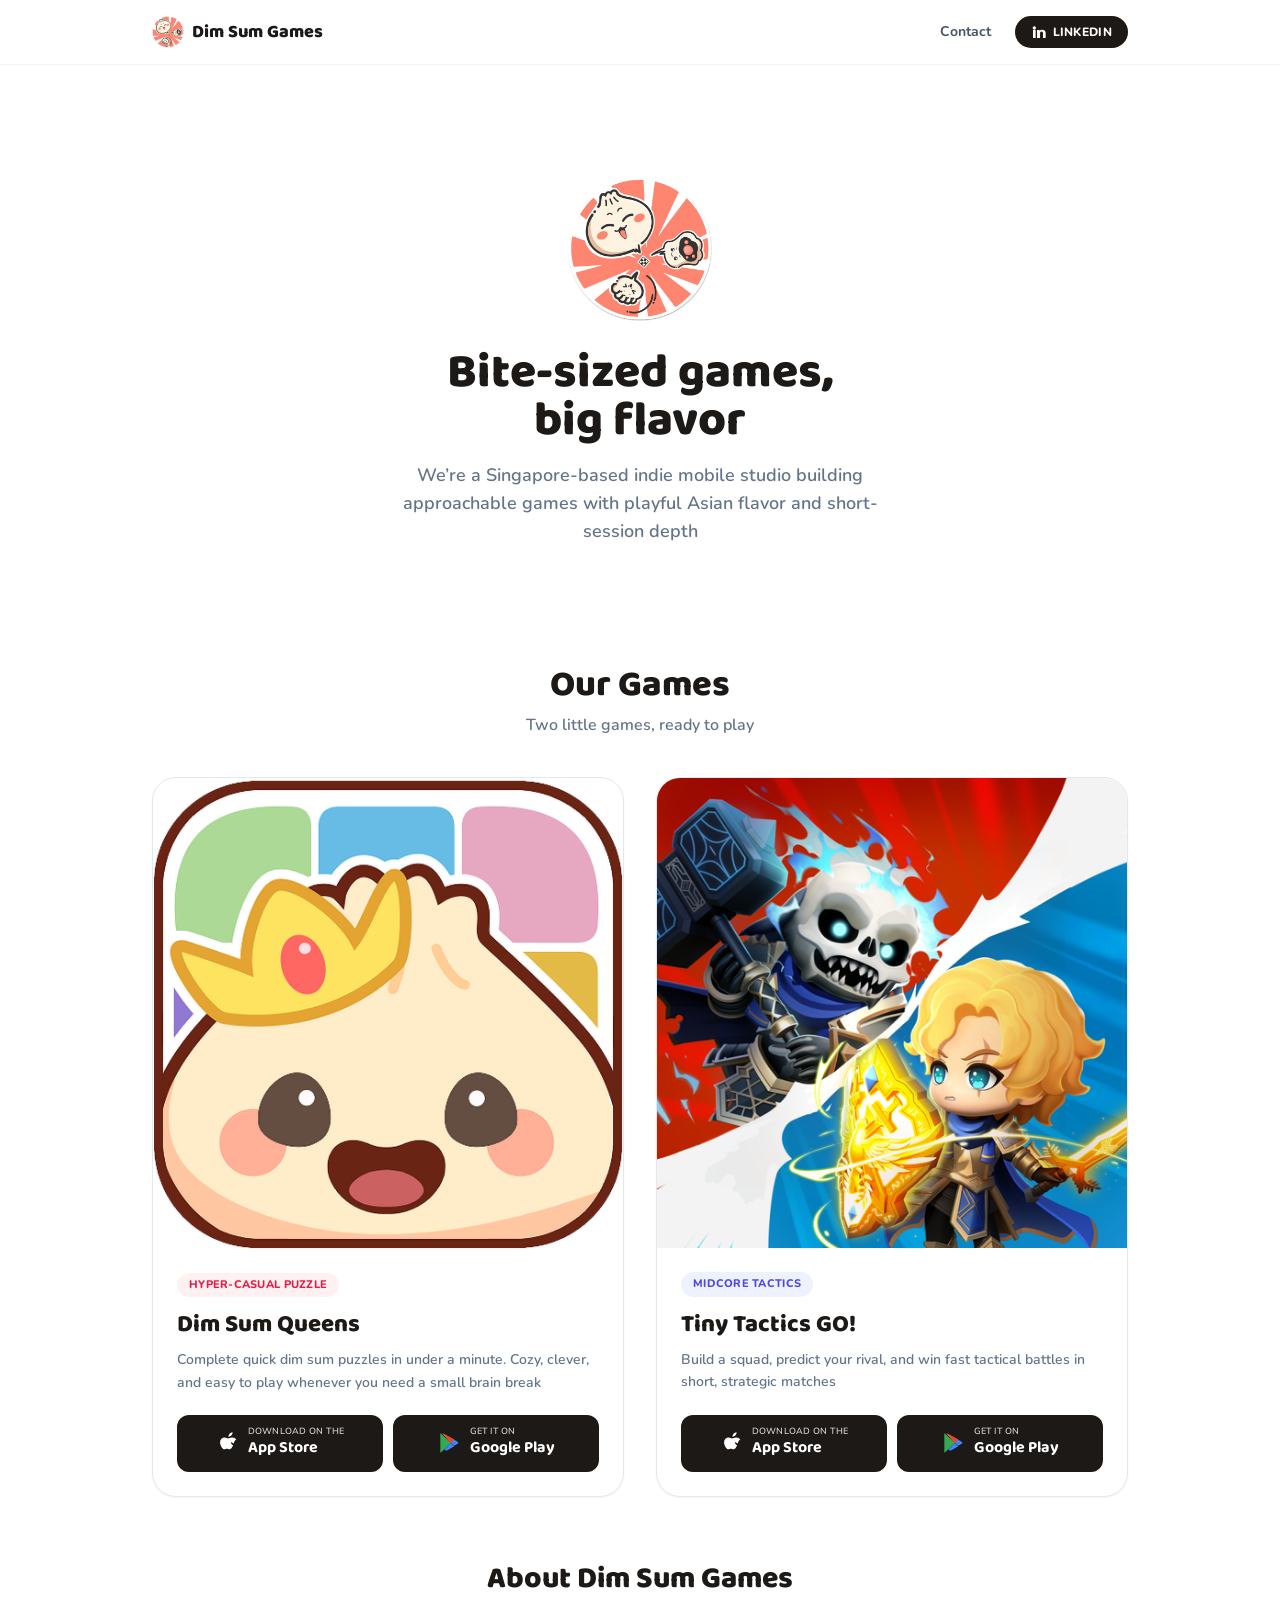
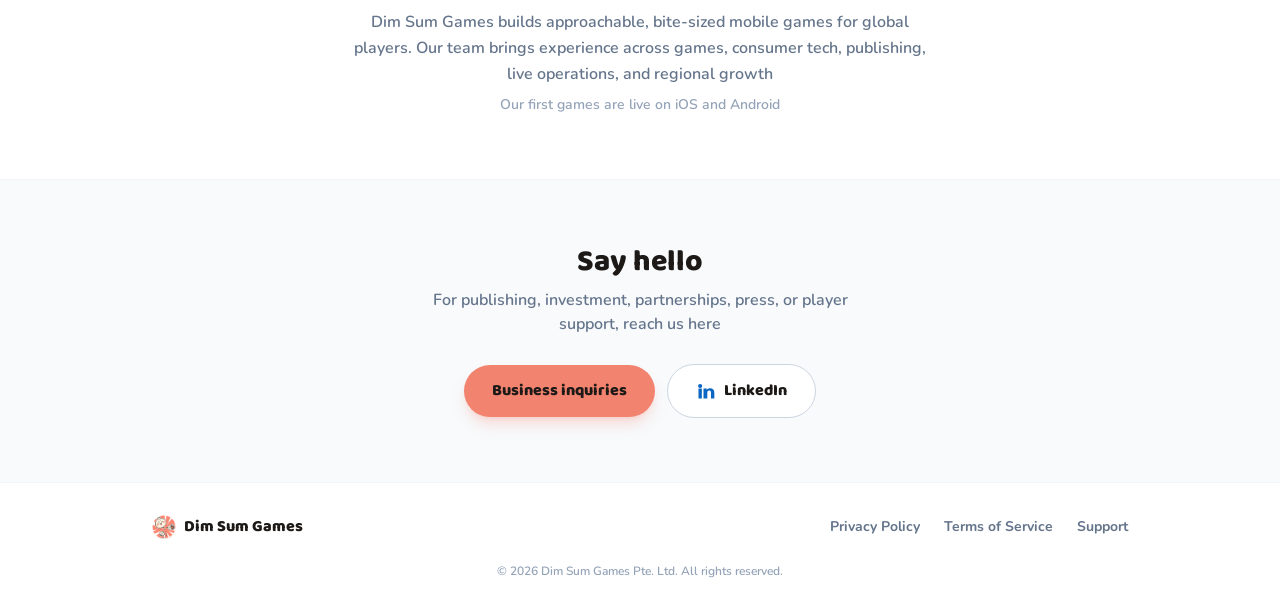
==== index.html @ f15dc611 "Refresh About copy and polish homepage display text - Replace About copy with tighter, less repetiti" ====
<!DOCTYPE html>
<html lang="en" class="scroll-smooth">
<head>
  <meta charset="UTF-8" />
  <meta name="viewport" content="width=device-width, initial-scale=1.0" />
  <title>Dim Sum Games | Bite-sized games, big flavor</title>
  <meta name="description" content="Dim Sum Games is a Singapore-based indie mobile studio building approachable, bite-sized games for global players." />
  <meta name="theme-color" content="#ffffff" />

  <!-- Open Graph -->
  <meta property="og:title" content="Dim Sum Games | Bite-sized games, big flavor" />
  <meta property="og:description" content="Dim Sum Games is a Singapore-based indie mobile studio building approachable, bite-sized games for global players." />
  <meta property="og:type" content="website" />
  <meta property="og:url" content="https://dimsumgames.com/" />
  <meta property="og:image" content="https://dimsumgames.com/assets/logo-icon.png" />
  <meta name="twitter:card" content="summary" />

  <!-- Favicon -->
  <link rel="icon" type="image/png" href="assets/favicon.png" />
  <link rel="apple-touch-icon" href="assets/favicon.png" />

  <!-- Compiled Tailwind CSS (no runtime CDN) -->
  <link rel="stylesheet" href="/styles.css" />
  <link rel="preconnect" href="https://fonts.googleapis.com" />
  <link rel="preconnect" href="https://fonts.gstatic.com" crossorigin />
  <link href="https://fonts.googleapis.com/css2?family=Baloo+2:wght@600;700;800&family=Nunito:wght@400;600;700;800&display=swap" rel="stylesheet" />

  <style>
    body { font-family: 'Nunito', system-ui, sans-serif; }
    .font-display { font-family: 'Baloo 2', system-ui, sans-serif; }
  </style>
</head>

<body class="bg-white text-ink font-body antialiased">

  <!-- ===== Nav ===== -->
  <header class="sticky top-0 z-50 border-b border-slate-100 bg-white/90 backdrop-blur">
    <div class="mx-auto flex h-16 max-w-5xl items-center justify-between px-6">
      <a href="/" class="flex items-center gap-2 font-display text-lg font-extrabold">
        <img src="assets/logo-icon.png" alt="" width="32" height="32" class="h-8 w-8" />
        <span>Dim Sum Games</span>
      </a>
      <nav class="flex items-center gap-6 text-sm font-bold text-slate-600">
        <a href="#contact" class="hidden transition-colors hover:text-coral sm:inline">Contact</a>
        <a href="https://www.linkedin.com/company/dim-sum-games/" target="_blank" rel="noopener"
           class="inline-flex items-center gap-1.5 rounded-full bg-ink px-4 py-2 text-xs font-extrabold uppercase tracking-wide text-white transition-opacity hover:opacity-90">
          <svg viewBox="0 0 24 24" class="h-4 w-4" fill="currentColor"><path d="M4.98 3.5a2.5 2.5 0 1 1 0 5 2.5 2.5 0 0 1 0-5ZM3 9h4v12H3V9Zm6 0h3.8v1.65h.05c.53-1 1.83-2.05 3.76-2.05C20.4 8.6 22 10.6 22 14v7h-4v-6.2c0-1.48-.03-3.38-2.06-3.38-2.06 0-2.38 1.6-2.38 3.27V21H9V9Z"/></svg>
          LinkedIn
        </a>
      </nav>
    </div>
  </header>

  <main id="top">

    <!-- ===== Hero ===== -->
    <section class="mx-auto max-w-2xl px-6 pt-20 pb-14 text-center sm:pt-28">
      <img src="assets/logo-icon.png" alt="Dim Sum Games logo" width="144" height="144"
           class="mx-auto h-32 w-32 sm:h-36 sm:w-36" />

      <h1 class="mt-7 font-display text-4xl font-extrabold leading-tight sm:text-5xl">
        Bite-sized games,<br class="hidden sm:block" /> big flavor
      </h1>
      <p class="mx-auto mt-4 max-w-lg text-lg font-semibold text-slate-500">
        We’re a Singapore-based indie mobile studio building approachable games with playful Asian flavor and short-session depth
      </p>
    </section>

    <!-- ===== Games ===== -->
    <section id="games" class="mx-auto max-w-5xl px-6 py-16 scroll-mt-20">
      <div class="text-center">
        <h2 class="font-display text-3xl font-extrabold sm:text-4xl">Our Games</h2>
        <p class="mt-2 font-semibold text-slate-500">Two little games, ready to play</p>
      </div>

      <div class="mt-10 grid gap-8 md:grid-cols-2">

        <!-- Dim Sum Queens -->
        <article class="flex flex-col overflow-hidden rounded-3xl border border-slate-200 bg-white shadow-sm transition-shadow hover:shadow-md">
          <div class="aspect-square">
            <img src="assets/dsq-icon.png" alt="Dim Sum Queens app icon" width="512" height="512" class="h-full w-full object-cover" />
          </div>

          <div class="flex flex-1 flex-col p-6">
            <span class="self-start rounded-full bg-rose-50 px-3 py-1 text-[11px] font-extrabold uppercase tracking-wide text-rose-600">Hyper-casual puzzle</span>
            <h3 class="mt-3 font-display text-2xl font-extrabold">Dim Sum Queens</h3>
            <p class="mt-2 flex-1 text-sm font-semibold leading-relaxed text-slate-500">
              Complete quick dim sum puzzles in under a minute. Cozy, clever, and easy to play whenever you need a small brain break
            </p>
            <div class="mt-5 grid gap-2.5 sm:grid-cols-2">
              <a href="https://apps.apple.com/us/app/dim-sum-queens-logic-puzzle/id6742400101" target="_blank" rel="noopener" class="flex items-center justify-center gap-2 rounded-xl bg-ink px-4 py-3 text-white transition-opacity hover:opacity-90">
                <svg viewBox="0 0 384 512" class="h-6 w-6" fill="currentColor"><path d="M318.7 268.7c-.2-36.7 16.4-64.4 50-84.8-18.8-26.9-47.2-41.7-84.7-44.6-35.5-2.8-74.3 20.7-88.5 20.7-15 0-49.4-19.7-76.4-19.7C71.6 142.2 23 174.2 23 239.1c0 19.2 3.5 39 10.5 59.4 9.4 26.9 43.3 92.8 78.7 91.7 18.5-.4 31.6-13.1 55.7-13.1 23.4 0 35.5 13.1 56.4 13.1 35.7-.5 66.4-60.4 75.3-87.4-47.7-22.5-46.6-65.9-46.6-67.2zm-52.2-176.2c25.2-29.9 22.9-57.1 22.2-67-22.3 1.3-48.1 15.2-62.8 32.3-16.2 18.3-25.7 41-23.7 65.9 24.1 1.9 46.1-10.5 64.3-31.2z"/></svg>
                <span class="text-left leading-none">
                  <span class="block text-[9px] font-semibold uppercase tracking-wide opacity-80">Download on the</span>
                  <span class="block font-display text-base font-bold">App Store</span>
                </span>
              </a>
              <a href="https://play.google.com/store/apps/details?id=com.dimsumgames.queens" target="_blank" rel="noopener" class="flex items-center justify-center gap-2 rounded-xl bg-ink px-4 py-3 text-white transition-opacity hover:opacity-90">
                <svg viewBox="0 0 512 512" class="h-6 w-6"><path fill="#34A853" d="M58 47c-6 4-9 11-9 20v378c0 9 3 16 9 20l217-209L58 47z"/><path fill="#FBBC04" d="M275 256l72-69-217-125c-12-7-23-7-31-2l176 196z"/><path fill="#EA4335" d="M275 256L99 60c8-5 19-5 31 2l217 125-72 69z"/><path fill="#4285F4" d="M275 256l72 69-145 84c-26 15-50 4-72-8l145-145z"/><path fill="#4285F4" d="M347 187l72 42c20 12 20 30 0 42l-72 42-72-69 72-57z"/></svg>
                <span class="text-left leading-none">
                  <span class="block text-[9px] font-semibold uppercase tracking-wide opacity-80">Get it on</span>
                  <span class="block font-display text-base font-bold">Google Play</span>
                </span>
              </a>
            </div>
          </div>
        </article>

        <!-- Tiny Tactics GO! -->
        <article class="flex flex-col overflow-hidden rounded-3xl border border-slate-200 bg-white shadow-sm transition-shadow hover:shadow-md">
          <div class="aspect-square">
            <img src="assets/ttg-icon.png" alt="Tiny Tactics GO! app icon" width="512" height="512" class="h-full w-full object-cover" />
          </div>

          <div class="flex flex-1 flex-col p-6">
            <span class="self-start rounded-full bg-indigo-50 px-3 py-1 text-[11px] font-extrabold uppercase tracking-wide text-indigo-600">Midcore tactics</span>
            <h3 class="mt-3 font-display text-2xl font-extrabold">Tiny Tactics GO!</h3>
            <p class="mt-2 flex-1 text-sm font-semibold leading-relaxed text-slate-500">
              Build a squad, predict your rival, and win fast tactical battles in short, strategic matches
            </p>
            <div class="mt-5 grid gap-2.5 sm:grid-cols-2">
              <a href="https://apps.apple.com/us/app/tiny-tactics-go/id6596766642" target="_blank" rel="noopener" class="flex items-center justify-center gap-2 rounded-xl bg-ink px-4 py-3 text-white transition-opacity hover:opacity-90">
                <svg viewBox="0 0 384 512" class="h-6 w-6" fill="currentColor"><path d="M318.7 268.7c-.2-36.7 16.4-64.4 50-84.8-18.8-26.9-47.2-41.7-84.7-44.6-35.5-2.8-74.3 20.7-88.5 20.7-15 0-49.4-19.7-76.4-19.7C71.6 142.2 23 174.2 23 239.1c0 19.2 3.5 39 10.5 59.4 9.4 26.9 43.3 92.8 78.7 91.7 18.5-.4 31.6-13.1 55.7-13.1 23.4 0 35.5 13.1 56.4 13.1 35.7-.5 66.4-60.4 75.3-87.4-47.7-22.5-46.6-65.9-46.6-67.2zm-52.2-176.2c25.2-29.9 22.9-57.1 22.2-67-22.3 1.3-48.1 15.2-62.8 32.3-16.2 18.3-25.7 41-23.7 65.9 24.1 1.9 46.1-10.5 64.3-31.2z"/></svg>
                <span class="text-left leading-none">
                  <span class="block text-[9px] font-semibold uppercase tracking-wide opacity-80">Download on the</span>
                  <span class="block font-display text-base font-bold">App Store</span>
                </span>
              </a>
              <a href="https://play.google.com/store/apps/details?id=com.dimsumgames.fablesandtactics" target="_blank" rel="noopener" class="flex items-center justify-center gap-2 rounded-xl bg-ink px-4 py-3 text-white transition-opacity hover:opacity-90">
                <svg viewBox="0 0 512 512" class="h-6 w-6"><path fill="#34A853" d="M58 47c-6 4-9 11-9 20v378c0 9 3 16 9 20l217-209L58 47z"/><path fill="#FBBC04" d="M275 256l72-69-217-125c-12-7-23-7-31-2l176 196z"/><path fill="#EA4335" d="M275 256L99 60c8-5 19-5 31 2l217 125-72 69z"/><path fill="#4285F4" d="M275 256l72 69-145 84c-26 15-50 4-72-8l145-145z"/><path fill="#4285F4" d="M347 187l72 42c20 12 20 30 0 42l-72 42-72-69 72-57z"/></svg>
                <span class="text-left leading-none">
                  <span class="block text-[9px] font-semibold uppercase tracking-wide opacity-80">Get it on</span>
                  <span class="block font-display text-base font-bold">Google Play</span>
                </span>
              </a>
            </div>
          </div>
        </article>
      </div>
    </section>

    <!-- ===== About (credibility strip) ===== -->
    <section id="about" class="mx-auto max-w-2xl px-6 pb-16 text-center">
      <h2 class="font-display text-2xl font-extrabold sm:text-3xl">About Dim Sum Games</h2>
      <p class="mx-auto mt-3 max-w-xl text-base font-semibold leading-relaxed text-slate-500">
        Dim Sum Games builds approachable, bite-sized mobile games for global players. Our team brings experience across games, consumer tech, publishing, live operations, and regional growth
      </p>
      <p class="mt-2 text-sm font-semibold text-slate-400">Our first games are live on iOS and Android</p>
    </section>

    <!-- ===== Contact ===== -->
    <section id="contact" class="border-t border-slate-100 bg-slate-50 scroll-mt-20">
      <div class="mx-auto max-w-2xl px-6 py-16 text-center">
        <h2 class="font-display text-3xl font-extrabold">Say hello</h2>
        <p class="mx-auto mt-2 max-w-md font-semibold text-slate-500">
          For publishing, investment, partnerships, press, or player support, reach us here
        </p>
        <div class="mt-7 flex flex-col items-center justify-center gap-3 sm:flex-row">
          <button id="emailBtn" type="button"
             class="w-full rounded-full bg-coral px-7 py-3.5 font-display text-base font-extrabold text-ink shadow-lg shadow-coral/25 transition hover:brightness-105 active:scale-95 sm:w-auto">
            Business inquiries
          </button>
          <a href="https://www.linkedin.com/company/dim-sum-games/" target="_blank" rel="noopener"
             class="inline-flex w-full items-center justify-center gap-2 rounded-full border border-slate-300 bg-white px-7 py-3.5 font-display text-base font-extrabold text-ink transition-colors hover:bg-slate-50 sm:w-auto">
            <svg viewBox="0 0 24 24" class="h-5 w-5 text-[#0A66C2]" fill="currentColor"><path d="M4.98 3.5a2.5 2.5 0 1 1 0 5 2.5 2.5 0 0 1 0-5ZM3 9h4v12H3V9Zm6 0h3.8v1.65h.05c.53-1 1.83-2.05 3.76-2.05C20.4 8.6 22 10.6 22 14v7h-4v-6.2c0-1.48-.03-3.38-2.06-3.38-2.06 0-2.38 1.6-2.38 3.27V21H9V9Z"/></svg>
            LinkedIn
          </a>
        </div>
      </div>
    </section>
  </main>

  <!-- ===== Footer ===== -->
  <footer class="border-t border-slate-100">
    <div class="mx-auto max-w-5xl px-6 py-8">
      <div class="flex flex-col items-center gap-4 sm:flex-row sm:justify-between">
        <a href="/" class="flex items-center gap-2 font-display font-extrabold">
          <img src="assets/logo-icon.png" alt="" width="24" height="24" class="h-6 w-6" /> Dim Sum Games
        </a>
        <nav class="flex flex-wrap items-center justify-center gap-x-6 gap-y-2 text-sm font-bold text-slate-500">
          <a href="/privacypolicy" class="transition-colors hover:text-coral">Privacy Policy</a>
          <a href="/termsofservice" class="transition-colors hover:text-coral">Terms of Service</a>
          <a id="supportLink" href="#" class="transition-colors hover:text-coral">Support</a>
        </nav>
      </div>
      <p class="mt-6 text-center text-xs font-semibold text-slate-400">
        © <span id="year"></span> Dim Sum Games Pte. Ltd. All rights reserved.
      </p>
    </div>
  </footer>

  <script>
    document.getElementById('year').textContent = new Date().getFullYear();

    // Contact email is kept out of the page source and assembled only on
    // user interaction, so address harvesters scraping the static HTML never see it.
    (function () {
      var go = function (e) {
        e.preventDefault();
        window.location.href = 'mailto:' + window.atob('c3VwcG9ydEBkaW1zdW1nYW1lcy5jb20=');
      };
      ['emailBtn', 'supportLink'].forEach(function (id) {
        var el = document.getElementById(id);
        if (el) el.addEventListener('click', go);
      });
    })();
  </script>
</body>
</html>
---- styles.css ----
*,:after,:before{--tw-border-spacing-x:0;--tw-border-spacing-y:0;--tw-translate-x:0;--tw-translate-y:0;--tw-rotate:0;--tw-skew-x:0;--tw-skew-y:0;--tw-scale-x:1;--tw-scale-y:1;--tw-pan-x: ;--tw-pan-y: ;--tw-pinch-zoom: ;--tw-scroll-snap-strictness:proximity;--tw-gradient-from-position: ;--tw-gradient-via-position: ;--tw-gradient-to-position: ;--tw-ordinal: ;--tw-slashed-zero: ;--tw-numeric-figure: ;--tw-numeric-spacing: ;--tw-numeric-fraction: ;--tw-ring-inset: ;--tw-ring-offset-width:0px;--tw-ring-offset-color:#fff;--tw-ring-color:rgba(59,130,246,.5);--tw-ring-offset-shadow:0 0 #0000;--tw-ring-shadow:0 0 #0000;--tw-shadow:0 0 #0000;--tw-shadow-colored:0 0 #0000;--tw-blur: ;--tw-brightness: ;--tw-contrast: ;--tw-grayscale: ;--tw-hue-rotate: ;--tw-invert: ;--tw-saturate: ;--tw-sepia: ;--tw-drop-shadow: ;--tw-backdrop-blur: ;--tw-backdrop-brightness: ;--tw-backdrop-contrast: ;--tw-backdrop-grayscale: ;--tw-backdrop-hue-rotate: ;--tw-backdrop-invert: ;--tw-backdrop-opacity: ;--tw-backdrop-saturate: ;--tw-backdrop-sepia: ;--tw-contain-size: ;--tw-contain-layout: ;--tw-contain-paint: ;--tw-contain-style: }::backdrop{--tw-border-spacing-x:0;--tw-border-spacing-y:0;--tw-translate-x:0;--tw-translate-y:0;--tw-rotate:0;--tw-skew-x:0;--tw-skew-y:0;--tw-scale-x:1;--tw-scale-y:1;--tw-pan-x: ;--tw-pan-y: ;--tw-pinch-zoom: ;--tw-scroll-snap-strictness:proximity;--tw-gradient-from-position: ;--tw-gradient-via-position: ;--tw-gradient-to-position: ;--tw-ordinal: ;--tw-slashed-zero: ;--tw-numeric-figure: ;--tw-numeric-spacing: ;--tw-numeric-fraction: ;--tw-ring-inset: ;--tw-ring-offset-width:0px;--tw-ring-offset-color:#fff;--tw-ring-color:rgba(59,130,246,.5);--tw-ring-offset-shadow:0 0 #0000;--tw-ring-shadow:0 0 #0000;--tw-shadow:0 0 #0000;--tw-shadow-colored:0 0 #0000;--tw-blur: ;--tw-brightness: ;--tw-contrast: ;--tw-grayscale: ;--tw-hue-rotate: ;--tw-invert: ;--tw-saturate: ;--tw-sepia: ;--tw-drop-shadow: ;--tw-backdrop-blur: ;--tw-backdrop-brightness: ;--tw-backdrop-contrast: ;--tw-backdrop-grayscale: ;--tw-backdrop-hue-rotate: ;--tw-backdrop-invert: ;--tw-backdrop-opacity: ;--tw-backdrop-saturate: ;--tw-backdrop-sepia: ;--tw-contain-size: ;--tw-contain-layout: ;--tw-contain-paint: ;--tw-contain-style: }/*! tailwindcss v3.4.17 | MIT License | https://tailwindcss.com*/*,:after,:before{border:0 solid #e5e7eb;box-sizing:border-box}:after,:before{--tw-content:""}:host,html{line-height:1.5;-webkit-text-size-adjust:100%;font-family:ui-sans-serif,system-ui,sans-serif,Apple Color Emoji,Segoe UI Emoji,Segoe UI Symbol,Noto Color Emoji;font-feature-settings:normal;font-variation-settings:normal;-moz-tab-size:4;-o-tab-size:4;tab-size:4;-webkit-tap-highlight-color:transparent}body{line-height:inherit;margin:0}hr{border-top-width:1px;color:inherit;height:0}abbr:where([title]){-webkit-text-decoration:underline dotted;text-decoration:underline dotted}h1,h2,h3,h4,h5,h6{font-size:inherit;font-weight:inherit}a{color:inherit;text-decoration:inherit}b,strong{font-weight:bolder}code,kbd,pre,samp{font-family:ui-monospace,SFMono-Regular,Menlo,Monaco,Consolas,Liberation Mono,Courier New,monospace;font-feature-settings:normal;font-size:1em;font-variation-settings:normal}small{font-size:80%}sub,sup{font-size:75%;line-height:0;position:relative;vertical-align:baseline}sub{bottom:-.25em}sup{top:-.5em}table{border-collapse:collapse;border-color:inherit;text-indent:0}button,input,optgroup,select,textarea{color:inherit;font-family:inherit;font-feature-settings:inherit;font-size:100%;font-variation-settings:inherit;font-weight:inherit;letter-spacing:inherit;line-height:inherit;margin:0;padding:0}button,select{text-transform:none}button,input:where([type=button]),input:where([type=reset]),input:where([type=submit]){-webkit-appearance:button;background-color:transparent;background-image:none}:-moz-focusring{outline:auto}:-moz-ui-invalid{box-shadow:none}progress{vertical-align:baseline}::-webkit-inner-spin-button,::-webkit-outer-spin-button{height:auto}[type=search]{-webkit-appearance:textfield;outline-offset:-2px}::-webkit-search-decoration{-webkit-appearance:none}::-webkit-file-upload-button{-webkit-appearance:button;font:inherit}summary{display:list-item}blockquote,dd,dl,figure,h1,h2,h3,h4,h5,h6,hr,p,pre{margin:0}fieldset{margin:0}fieldset,legend{padding:0}menu,ol,ul{list-style:none;margin:0;padding:0}dialog{padding:0}textarea{resize:vertical}input::-moz-placeholder,textarea::-moz-placeholder{color:#9ca3af;opacity:1}input::placeholder,textarea::placeholder{color:#9ca3af;opacity:1}[role=button],button{cursor:pointer}:disabled{cursor:default}audio,canvas,embed,iframe,img,object,svg,video{display:block;vertical-align:middle}img,video{height:auto;max-width:100%}[hidden]:where(:not([hidden=until-found])){display:none}.static{position:static}.absolute{position:absolute}.sticky{position:sticky}.top-0{top:0}.z-50{z-index:50}.mx-auto{margin-left:auto;margin-right:auto}.mt-10{margin-top:2.5rem}.mt-2{margin-top:.5rem}.mt-3{margin-top:.75rem}.mt-4{margin-top:1rem}.mt-5{margin-top:1.25rem}.mt-6{margin-top:1.5rem}.mt-7{margin-top:1.75rem}.mt-8{margin-top:2rem}.block{display:block}.inline-block{display:inline-block}.flex{display:flex}.inline-flex{display:inline-flex}.grid{display:grid}.hidden{display:none}.aspect-square{aspect-ratio:1/1}.h-16{height:4rem}.h-24{height:6rem}.h-32{height:8rem}.h-4{height:1rem}.h-5{height:1.25rem}.h-6{height:1.5rem}.h-8{height:2rem}.h-full{height:100%}.w-24{width:6rem}.w-32{width:8rem}.w-4{width:1rem}.w-5{width:1.25rem}.w-6{width:1.5rem}.w-8{width:2rem}.w-full{width:100%}.max-w-2xl{max-width:42rem}.max-w-3xl{max-width:48rem}.max-w-5xl{max-width:64rem}.max-w-lg{max-width:32rem}.max-w-md{max-width:28rem}.max-w-sm{max-width:24rem}.max-w-xl{max-width:36rem}.flex-1{flex:1 1 0%}.scroll-mt-20{scroll-margin-top:5rem}.flex-col{flex-direction:column}.flex-wrap{flex-wrap:wrap}.items-center{align-items:center}.justify-center{justify-content:center}.justify-between{justify-content:space-between}.gap-1\.5{gap:.375rem}.gap-2{gap:.5rem}.gap-2\.5{gap:.625rem}.gap-3{gap:.75rem}.gap-4{gap:1rem}.gap-6{gap:1.5rem}.gap-8{gap:2rem}.gap-x-6{-moz-column-gap:1.5rem;column-gap:1.5rem}.gap-y-2{row-gap:.5rem}.self-start{align-self:flex-start}.overflow-hidden{overflow:hidden}.scroll-smooth{scroll-behavior:smooth}.rounded-3xl{border-radius:1.5rem}.rounded-full{border-radius:9999px}.rounded-xl{border-radius:.75rem}.border{border-width:1px}.border-b{border-bottom-width:1px}.border-t{border-top-width:1px}.border-slate-100{--tw-border-opacity:1;border-color:rgb(241 245 249/var(--tw-border-opacity,1))}.border-slate-200{--tw-border-opacity:1;border-color:rgb(226 232 240/var(--tw-border-opacity,1))}.border-slate-300{--tw-border-opacity:1;border-color:rgb(203 213 225/var(--tw-border-opacity,1))}.bg-coral{--tw-bg-opacity:1;background-color:rgb(242 131 111/var(--tw-bg-opacity,1))}.bg-indigo-50{--tw-bg-opacity:1;background-color:rgb(238 242 255/var(--tw-bg-opacity,1))}.bg-ink{--tw-bg-opacity:1;background-color:rgb(28 25 23/var(--tw-bg-opacity,1))}.bg-rose-50{--tw-bg-opacity:1;background-color:rgb(255 241 242/var(--tw-bg-opacity,1))}.bg-slate-50{--tw-bg-opacity:1;background-color:rgb(248 250 252/var(--tw-bg-opacity,1))}.bg-white{--tw-bg-opacity:1;background-color:rgb(255 255 255/var(--tw-bg-opacity,1))}.bg-white\/90{background-color:hsla(0,0%,100%,.9)}.object-cover{-o-object-fit:cover;object-fit:cover}.p-6{padding:1.5rem}.px-3{padding-left:.75rem;padding-right:.75rem}.px-4{padding-left:1rem;padding-right:1rem}.px-6{padding-left:1.5rem;padding-right:1.5rem}.px-7{padding-left:1.75rem;padding-right:1.75rem}.py-1{padding-bottom:.25rem;padding-top:.25rem}.py-12{padding-bottom:3rem;padding-top:3rem}.py-16{padding-bottom:4rem;padding-top:4rem}.py-2{padding-bottom:.5rem;padding-top:.5rem}.py-24{padding-bottom:6rem;padding-top:6rem}.py-3{padding-bottom:.75rem;padding-top:.75rem}.py-3\.5{padding-bottom:.875rem;padding-top:.875rem}.py-8{padding-bottom:2rem;padding-top:2rem}.pb-14{padding-bottom:3.5rem}.pb-16{padding-bottom:4rem}.pt-20{padding-top:5rem}.text-left{text-align:left}.text-center{text-align:center}.font-body{font-family:Nunito,system-ui,sans-serif}.font-display{font-family:Baloo\ 2,system-ui,sans-serif}.text-2xl{font-size:1.5rem;line-height:2rem}.text-3xl{font-size:1.875rem;line-height:2.25rem}.text-4xl{font-size:2.25rem;line-height:2.5rem}.text-6xl{font-size:3.75rem;line-height:1}.text-\[11px\]{font-size:11px}.text-\[15px\]{font-size:15px}.text-\[9px\]{font-size:9px}.text-base{font-size:1rem;line-height:1.5rem}.text-lg{font-size:1.125rem;line-height:1.75rem}.text-sm{font-size:.875rem;line-height:1.25rem}.text-xs{font-size:.75rem;line-height:1rem}.font-bold{font-weight:700}.font-extrabold{font-weight:800}.font-semibold{font-weight:600}.uppercase{text-transform:uppercase}.leading-none{line-height:1}.leading-relaxed{line-height:1.625}.leading-tight{line-height:1.25}.tracking-wide{letter-spacing:.025em}.text-\[\#0A66C2\]{--tw-text-opacity:1;color:rgb(10 102 194/var(--tw-text-opacity,1))}.text-coral{--tw-text-opacity:1;color:rgb(242 131 111/var(--tw-text-opacity,1))}.text-indigo-600{--tw-text-opacity:1;color:rgb(79 70 229/var(--tw-text-opacity,1))}.text-ink{--tw-text-opacity:1;color:rgb(28 25 23/var(--tw-text-opacity,1))}.text-rose-600{--tw-text-opacity:1;color:rgb(225 29 72/var(--tw-text-opacity,1))}.text-slate-400{--tw-text-opacity:1;color:rgb(148 163 184/var(--tw-text-opacity,1))}.text-slate-500{--tw-text-opacity:1;color:rgb(100 116 139/var(--tw-text-opacity,1))}.text-slate-600{--tw-text-opacity:1;color:rgb(71 85 105/var(--tw-text-opacity,1))}.text-white{--tw-text-opacity:1;color:rgb(255 255 255/var(--tw-text-opacity,1))}.underline{text-decoration-line:underline}.antialiased{-webkit-font-smoothing:antialiased;-moz-osx-font-smoothing:grayscale}.opacity-80{opacity:.8}.shadow-lg{--tw-shadow:0 10px 15px -3px rgba(0,0,0,.1),0 4px 6px -4px rgba(0,0,0,.1);--tw-shadow-colored:0 10px 15px -3px var(--tw-shadow-color),0 4px 6px -4px var(--tw-shadow-color)}.shadow-lg,.shadow-sm{box-shadow:var(--tw-ring-offset-shadow,0 0 #0000),var(--tw-ring-shadow,0 0 #0000),var(--tw-shadow)}.shadow-sm{--tw-shadow:0 1px 2px 0 rgba(0,0,0,.05);--tw-shadow-colored:0 1px 2px 0 var(--tw-shadow-color)}.shadow-coral\/25{--tw-shadow-color:hsla(9,83%,69%,.25);--tw-shadow:var(--tw-shadow-colored)}.backdrop-blur{--tw-backdrop-blur:blur(8px);-webkit-backdrop-filter:var(--tw-backdrop-blur) var(--tw-backdrop-brightness) var(--tw-backdrop-contrast) var(--tw-backdrop-grayscale) var(--tw-backdrop-hue-rotate) var(--tw-backdrop-invert) var(--tw-backdrop-opacity) var(--tw-backdrop-saturate) var(--tw-backdrop-sepia);backdrop-filter:var(--tw-backdrop-blur) var(--tw-backdrop-brightness) var(--tw-backdrop-contrast) var(--tw-backdrop-grayscale) var(--tw-backdrop-hue-rotate) var(--tw-backdrop-invert) var(--tw-backdrop-opacity) var(--tw-backdrop-saturate) var(--tw-backdrop-sepia)}.transition{transition-duration:.15s;transition-property:color,background-color,border-color,text-decoration-color,fill,stroke,opacity,box-shadow,transform,filter,-webkit-backdrop-filter;transition-property:color,background-color,border-color,text-decoration-color,fill,stroke,opacity,box-shadow,transform,filter,backdrop-filter;transition-property:color,background-color,border-color,text-decoration-color,fill,stroke,opacity,box-shadow,transform,filter,backdrop-filter,-webkit-backdrop-filter;transition-timing-function:cubic-bezier(.4,0,.2,1)}.transition-colors{transition-duration:.15s;transition-property:color,background-color,border-color,text-decoration-color,fill,stroke;transition-timing-function:cubic-bezier(.4,0,.2,1)}.transition-opacity{transition-duration:.15s;transition-property:opacity;transition-timing-function:cubic-bezier(.4,0,.2,1)}.transition-shadow{transition-duration:.15s;transition-property:box-shadow;transition-timing-function:cubic-bezier(.4,0,.2,1)}.hover\:bg-slate-50:hover{--tw-bg-opacity:1;background-color:rgb(248 250 252/var(--tw-bg-opacity,1))}.hover\:text-coral:hover{--tw-text-opacity:1;color:rgb(242 131 111/var(--tw-text-opacity,1))}.hover\:opacity-90:hover{opacity:.9}.hover\:shadow-md:hover{--tw-shadow:0 4px 6px -1px rgba(0,0,0,.1),0 2px 4px -2px rgba(0,0,0,.1);--tw-shadow-colored:0 4px 6px -1px var(--tw-shadow-color),0 2px 4px -2px var(--tw-shadow-color);box-shadow:var(--tw-ring-offset-shadow,0 0 #0000),var(--tw-ring-shadow,0 0 #0000),var(--tw-shadow)}.hover\:brightness-105:hover{--tw-brightness:brightness(1.05);filter:var(--tw-blur) var(--tw-brightness) var(--tw-contrast) var(--tw-grayscale) var(--tw-hue-rotate) var(--tw-invert) var(--tw-saturate) var(--tw-sepia) var(--tw-drop-shadow)}.active\:scale-95:active{--tw-scale-x:.95;--tw-scale-y:.95;transform:translate(var(--tw-translate-x),var(--tw-translate-y)) rotate(var(--tw-rotate)) skewX(var(--tw-skew-x)) skewY(var(--tw-skew-y)) scaleX(var(--tw-scale-x)) scaleY(var(--tw-scale-y))}@media (min-width:640px){.sm\:block{display:block}.sm\:inline{display:inline}.sm\:h-36{height:9rem}.sm\:w-36{width:9rem}.sm\:w-auto{width:auto}.sm\:grid-cols-2{grid-template-columns:repeat(2,minmax(0,1fr))}.sm\:flex-row{flex-direction:row}.sm\:justify-between{justify-content:space-between}.sm\:py-16{padding-bottom:4rem;padding-top:4rem}.sm\:py-32{padding-bottom:8rem;padding-top:8rem}.sm\:pt-28{padding-top:7rem}.sm\:text-3xl{font-size:1.875rem;line-height:2.25rem}.sm\:text-4xl{font-size:2.25rem;line-height:2.5rem}.sm\:text-5xl{font-size:3rem;line-height:1}}@media (min-width:768px){.md\:grid-cols-2{grid-template-columns:repeat(2,minmax(0,1fr))}}
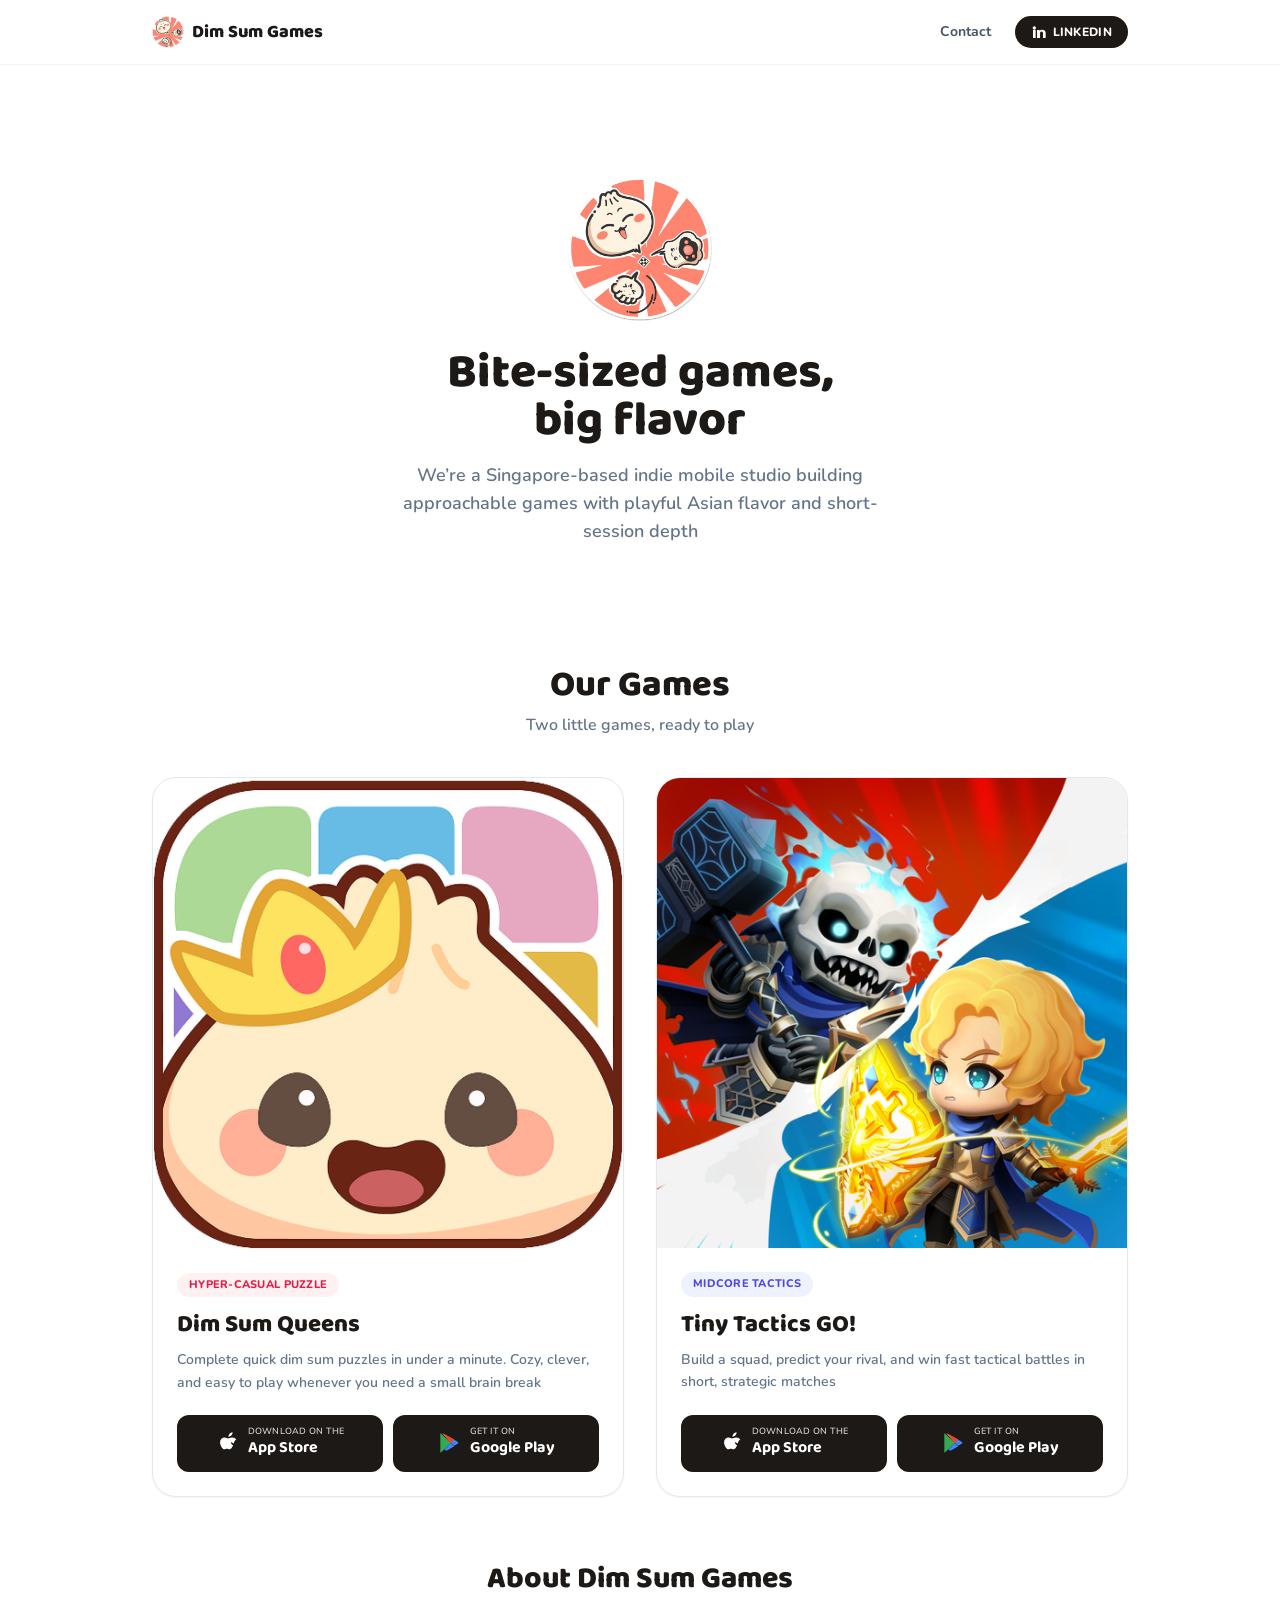
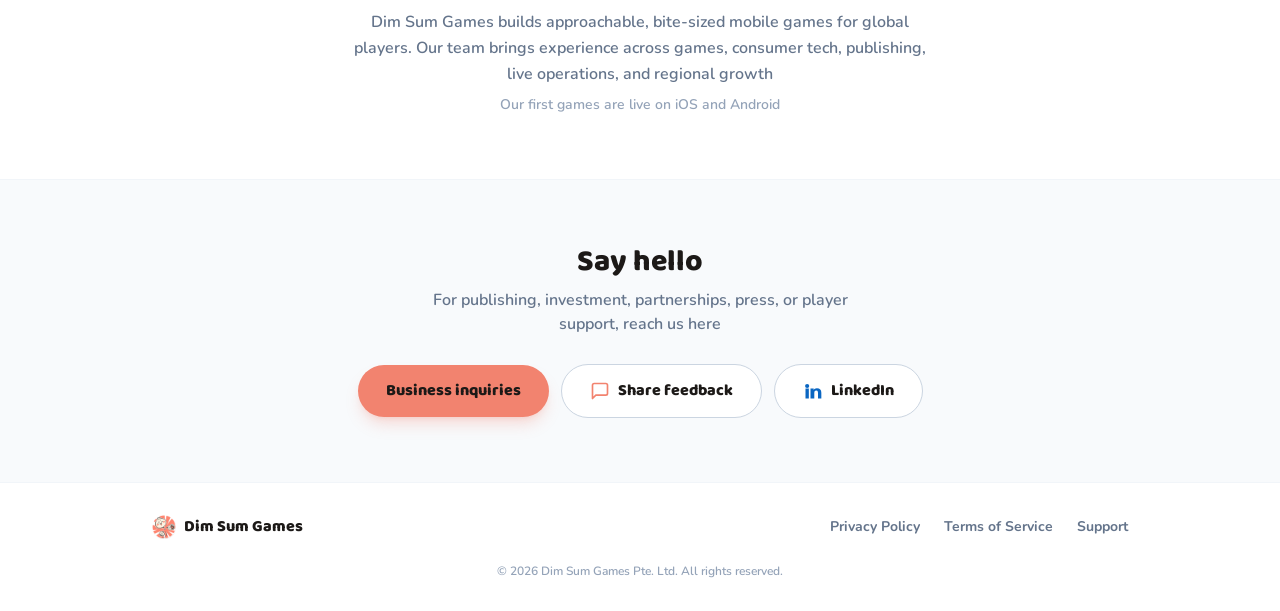
==== commit ef737c92: "Add 'Share feedback' link to contact section Link the Google feedback form (game feedback/bugs/gener" ====
--- a/index.html
+++ b/index.html
@@ -155,11 +155,16 @@
         <p class="mx-auto mt-2 max-w-md font-semibold text-slate-500">
           For publishing, investment, partnerships, press, or player support, reach us here
         </p>
-        <div class="mt-7 flex flex-col items-center justify-center gap-3 sm:flex-row">
+        <div class="mt-7 flex flex-col items-center justify-center gap-3 sm:flex-row sm:flex-wrap">
           <button id="emailBtn" type="button"
              class="w-full rounded-full bg-coral px-7 py-3.5 font-display text-base font-extrabold text-ink shadow-lg shadow-coral/25 transition hover:brightness-105 active:scale-95 sm:w-auto">
             Business inquiries
           </button>
+          <a href="https://forms.gle/g46U9zxN5NurfQDR8" target="_blank" rel="noopener"
+             class="inline-flex w-full items-center justify-center gap-2 rounded-full border border-slate-300 bg-white px-7 py-3.5 font-display text-base font-extrabold text-ink transition-colors hover:bg-slate-50 sm:w-auto">
+            <svg viewBox="0 0 24 24" class="h-5 w-5 text-coral" fill="none" stroke="currentColor" stroke-width="2" stroke-linecap="round" stroke-linejoin="round"><path d="M21 15a2 2 0 0 1-2 2H7l-4 4V5a2 2 0 0 1 2-2h14a2 2 0 0 1 2 2z"/></svg>
+            Share feedback
+          </a>
           <a href="https://www.linkedin.com/company/dim-sum-games/" target="_blank" rel="noopener"
              class="inline-flex w-full items-center justify-center gap-2 rounded-full border border-slate-300 bg-white px-7 py-3.5 font-display text-base font-extrabold text-ink transition-colors hover:bg-slate-50 sm:w-auto">
             <svg viewBox="0 0 24 24" class="h-5 w-5 text-[#0A66C2]" fill="currentColor"><path d="M4.98 3.5a2.5 2.5 0 1 1 0 5 2.5 2.5 0 0 1 0-5ZM3 9h4v12H3V9Zm6 0h3.8v1.65h.05c.53-1 1.83-2.05 3.76-2.05C20.4 8.6 22 10.6 22 14v7h-4v-6.2c0-1.48-.03-3.38-2.06-3.38-2.06 0-2.38 1.6-2.38 3.27V21H9V9Z"/></svg>
--- a/styles.css
+++ b/styles.css
@@ -1 +1 @@
-*,:after,:before{--tw-border-spacing-x:0;--tw-border-spacing-y:0;--tw-translate-x:0;--tw-translate-y:0;--tw-rotate:0;--tw-skew-x:0;--tw-skew-y:0;--tw-scale-x:1;--tw-scale-y:1;--tw-pan-x: ;--tw-pan-y: ;--tw-pinch-zoom: ;--tw-scroll-snap-strictness:proximity;--tw-gradient-from-position: ;--tw-gradient-via-position: ;--tw-gradient-to-position: ;--tw-ordinal: ;--tw-slashed-zero: ;--tw-numeric-figure: ;--tw-numeric-spacing: ;--tw-numeric-fraction: ;--tw-ring-inset: ;--tw-ring-offset-width:0px;--tw-ring-offset-color:#fff;--tw-ring-color:rgba(59,130,246,.5);--tw-ring-offset-shadow:0 0 #0000;--tw-ring-shadow:0 0 #0000;--tw-shadow:0 0 #0000;--tw-shadow-colored:0 0 #0000;--tw-blur: ;--tw-brightness: ;--tw-contrast: ;--tw-grayscale: ;--tw-hue-rotate: ;--tw-invert: ;--tw-saturate: ;--tw-sepia: ;--tw-drop-shadow: ;--tw-backdrop-blur: ;--tw-backdrop-brightness: ;--tw-backdrop-contrast: ;--tw-backdrop-grayscale: ;--tw-backdrop-hue-rotate: ;--tw-backdrop-invert: ;--tw-backdrop-opacity: ;--tw-backdrop-saturate: ;--tw-backdrop-sepia: ;--tw-contain-size: ;--tw-contain-layout: ;--tw-contain-paint: ;--tw-contain-style: }::backdrop{--tw-border-spacing-x:0;--tw-border-spacing-y:0;--tw-translate-x:0;--tw-translate-y:0;--tw-rotate:0;--tw-skew-x:0;--tw-skew-y:0;--tw-scale-x:1;--tw-scale-y:1;--tw-pan-x: ;--tw-pan-y: ;--tw-pinch-zoom: ;--tw-scroll-snap-strictness:proximity;--tw-gradient-from-position: ;--tw-gradient-via-position: ;--tw-gradient-to-position: ;--tw-ordinal: ;--tw-slashed-zero: ;--tw-numeric-figure: ;--tw-numeric-spacing: ;--tw-numeric-fraction: ;--tw-ring-inset: ;--tw-ring-offset-width:0px;--tw-ring-offset-color:#fff;--tw-ring-color:rgba(59,130,246,.5);--tw-ring-offset-shadow:0 0 #0000;--tw-ring-shadow:0 0 #0000;--tw-shadow:0 0 #0000;--tw-shadow-colored:0 0 #0000;--tw-blur: ;--tw-brightness: ;--tw-contrast: ;--tw-grayscale: ;--tw-hue-rotate: ;--tw-invert: ;--tw-saturate: ;--tw-sepia: ;--tw-drop-shadow: ;--tw-backdrop-blur: ;--tw-backdrop-brightness: ;--tw-backdrop-contrast: ;--tw-backdrop-grayscale: ;--tw-backdrop-hue-rotate: ;--tw-backdrop-invert: ;--tw-backdrop-opacity: ;--tw-backdrop-saturate: ;--tw-backdrop-sepia: ;--tw-contain-size: ;--tw-contain-layout: ;--tw-contain-paint: ;--tw-contain-style: }/*! tailwindcss v3.4.17 | MIT License | https://tailwindcss.com*/*,:after,:before{border:0 solid #e5e7eb;box-sizing:border-box}:after,:before{--tw-content:""}:host,html{line-height:1.5;-webkit-text-size-adjust:100%;font-family:ui-sans-serif,system-ui,sans-serif,Apple Color Emoji,Segoe UI Emoji,Segoe UI Symbol,Noto Color Emoji;font-feature-settings:normal;font-variation-settings:normal;-moz-tab-size:4;-o-tab-size:4;tab-size:4;-webkit-tap-highlight-color:transparent}body{line-height:inherit;margin:0}hr{border-top-width:1px;color:inherit;height:0}abbr:where([title]){-webkit-text-decoration:underline dotted;text-decoration:underline dotted}h1,h2,h3,h4,h5,h6{font-size:inherit;font-weight:inherit}a{color:inherit;text-decoration:inherit}b,strong{font-weight:bolder}code,kbd,pre,samp{font-family:ui-monospace,SFMono-Regular,Menlo,Monaco,Consolas,Liberation Mono,Courier New,monospace;font-feature-settings:normal;font-size:1em;font-variation-settings:normal}small{font-size:80%}sub,sup{font-size:75%;line-height:0;position:relative;vertical-align:baseline}sub{bottom:-.25em}sup{top:-.5em}table{border-collapse:collapse;border-color:inherit;text-indent:0}button,input,optgroup,select,textarea{color:inherit;font-family:inherit;font-feature-settings:inherit;font-size:100%;font-variation-settings:inherit;font-weight:inherit;letter-spacing:inherit;line-height:inherit;margin:0;padding:0}button,select{text-transform:none}button,input:where([type=button]),input:where([type=reset]),input:where([type=submit]){-webkit-appearance:button;background-color:transparent;background-image:none}:-moz-focusring{outline:auto}:-moz-ui-invalid{box-shadow:none}progress{vertical-align:baseline}::-webkit-inner-spin-button,::-webkit-outer-spin-button{height:auto}[type=search]{-webkit-appearance:textfield;outline-offset:-2px}::-webkit-search-decoration{-webkit-appearance:none}::-webkit-file-upload-button{-webkit-appearance:button;font:inherit}summary{display:list-item}blockquote,dd,dl,figure,h1,h2,h3,h4,h5,h6,hr,p,pre{margin:0}fieldset{margin:0}fieldset,legend{padding:0}menu,ol,ul{list-style:none;margin:0;padding:0}dialog{padding:0}textarea{resize:vertical}input::-moz-placeholder,textarea::-moz-placeholder{color:#9ca3af;opacity:1}input::placeholder,textarea::placeholder{color:#9ca3af;opacity:1}[role=button],button{cursor:pointer}:disabled{cursor:default}audio,canvas,embed,iframe,img,object,svg,video{display:block;vertical-align:middle}img,video{height:auto;max-width:100%}[hidden]:where(:not([hidden=until-found])){display:none}.static{position:static}.absolute{position:absolute}.sticky{position:sticky}.top-0{top:0}.z-50{z-index:50}.mx-auto{margin-left:auto;margin-right:auto}.mt-10{margin-top:2.5rem}.mt-2{margin-top:.5rem}.mt-3{margin-top:.75rem}.mt-4{margin-top:1rem}.mt-5{margin-top:1.25rem}.mt-6{margin-top:1.5rem}.mt-7{margin-top:1.75rem}.mt-8{margin-top:2rem}.block{display:block}.inline-block{display:inline-block}.flex{display:flex}.inline-flex{display:inline-flex}.grid{display:grid}.hidden{display:none}.aspect-square{aspect-ratio:1/1}.h-16{height:4rem}.h-24{height:6rem}.h-32{height:8rem}.h-4{height:1rem}.h-5{height:1.25rem}.h-6{height:1.5rem}.h-8{height:2rem}.h-full{height:100%}.w-24{width:6rem}.w-32{width:8rem}.w-4{width:1rem}.w-5{width:1.25rem}.w-6{width:1.5rem}.w-8{width:2rem}.w-full{width:100%}.max-w-2xl{max-width:42rem}.max-w-3xl{max-width:48rem}.max-w-5xl{max-width:64rem}.max-w-lg{max-width:32rem}.max-w-md{max-width:28rem}.max-w-sm{max-width:24rem}.max-w-xl{max-width:36rem}.flex-1{flex:1 1 0%}.scroll-mt-20{scroll-margin-top:5rem}.flex-col{flex-direction:column}.flex-wrap{flex-wrap:wrap}.items-center{align-items:center}.justify-center{justify-content:center}.justify-between{justify-content:space-between}.gap-1\.5{gap:.375rem}.gap-2{gap:.5rem}.gap-2\.5{gap:.625rem}.gap-3{gap:.75rem}.gap-4{gap:1rem}.gap-6{gap:1.5rem}.gap-8{gap:2rem}.gap-x-6{-moz-column-gap:1.5rem;column-gap:1.5rem}.gap-y-2{row-gap:.5rem}.self-start{align-self:flex-start}.overflow-hidden{overflow:hidden}.scroll-smooth{scroll-behavior:smooth}.rounded-3xl{border-radius:1.5rem}.rounded-full{border-radius:9999px}.rounded-xl{border-radius:.75rem}.border{border-width:1px}.border-b{border-bottom-width:1px}.border-t{border-top-width:1px}.border-slate-100{--tw-border-opacity:1;border-color:rgb(241 245 249/var(--tw-border-opacity,1))}.border-slate-200{--tw-border-opacity:1;border-color:rgb(226 232 240/var(--tw-border-opacity,1))}.border-slate-300{--tw-border-opacity:1;border-color:rgb(203 213 225/var(--tw-border-opacity,1))}.bg-coral{--tw-bg-opacity:1;background-color:rgb(242 131 111/var(--tw-bg-opacity,1))}.bg-indigo-50{--tw-bg-opacity:1;background-color:rgb(238 242 255/var(--tw-bg-opacity,1))}.bg-ink{--tw-bg-opacity:1;background-color:rgb(28 25 23/var(--tw-bg-opacity,1))}.bg-rose-50{--tw-bg-opacity:1;background-color:rgb(255 241 242/var(--tw-bg-opacity,1))}.bg-slate-50{--tw-bg-opacity:1;background-color:rgb(248 250 252/var(--tw-bg-opacity,1))}.bg-white{--tw-bg-opacity:1;background-color:rgb(255 255 255/var(--tw-bg-opacity,1))}.bg-white\/90{background-color:hsla(0,0%,100%,.9)}.object-cover{-o-object-fit:cover;object-fit:cover}.p-6{padding:1.5rem}.px-3{padding-left:.75rem;padding-right:.75rem}.px-4{padding-left:1rem;padding-right:1rem}.px-6{padding-left:1.5rem;padding-right:1.5rem}.px-7{padding-left:1.75rem;padding-right:1.75rem}.py-1{padding-bottom:.25rem;padding-top:.25rem}.py-12{padding-bottom:3rem;padding-top:3rem}.py-16{padding-bottom:4rem;padding-top:4rem}.py-2{padding-bottom:.5rem;padding-top:.5rem}.py-24{padding-bottom:6rem;padding-top:6rem}.py-3{padding-bottom:.75rem;padding-top:.75rem}.py-3\.5{padding-bottom:.875rem;padding-top:.875rem}.py-8{padding-bottom:2rem;padding-top:2rem}.pb-14{padding-bottom:3.5rem}.pb-16{padding-bottom:4rem}.pt-20{padding-top:5rem}.text-left{text-align:left}.text-center{text-align:center}.font-body{font-family:Nunito,system-ui,sans-serif}.font-display{font-family:Baloo\ 2,system-ui,sans-serif}.text-2xl{font-size:1.5rem;line-height:2rem}.text-3xl{font-size:1.875rem;line-height:2.25rem}.text-4xl{font-size:2.25rem;line-height:2.5rem}.text-6xl{font-size:3.75rem;line-height:1}.text-\[11px\]{font-size:11px}.text-\[15px\]{font-size:15px}.text-\[9px\]{font-size:9px}.text-base{font-size:1rem;line-height:1.5rem}.text-lg{font-size:1.125rem;line-height:1.75rem}.text-sm{font-size:.875rem;line-height:1.25rem}.text-xs{font-size:.75rem;line-height:1rem}.font-bold{font-weight:700}.font-extrabold{font-weight:800}.font-semibold{font-weight:600}.uppercase{text-transform:uppercase}.leading-none{line-height:1}.leading-relaxed{line-height:1.625}.leading-tight{line-height:1.25}.tracking-wide{letter-spacing:.025em}.text-\[\#0A66C2\]{--tw-text-opacity:1;color:rgb(10 102 194/var(--tw-text-opacity,1))}.text-coral{--tw-text-opacity:1;color:rgb(242 131 111/var(--tw-text-opacity,1))}.text-indigo-600{--tw-text-opacity:1;color:rgb(79 70 229/var(--tw-text-opacity,1))}.text-ink{--tw-text-opacity:1;color:rgb(28 25 23/var(--tw-text-opacity,1))}.text-rose-600{--tw-text-opacity:1;color:rgb(225 29 72/var(--tw-text-opacity,1))}.text-slate-400{--tw-text-opacity:1;color:rgb(148 163 184/var(--tw-text-opacity,1))}.text-slate-500{--tw-text-opacity:1;color:rgb(100 116 139/var(--tw-text-opacity,1))}.text-slate-600{--tw-text-opacity:1;color:rgb(71 85 105/var(--tw-text-opacity,1))}.text-white{--tw-text-opacity:1;color:rgb(255 255 255/var(--tw-text-opacity,1))}.underline{text-decoration-line:underline}.antialiased{-webkit-font-smoothing:antialiased;-moz-osx-font-smoothing:grayscale}.opacity-80{opacity:.8}.shadow-lg{--tw-shadow:0 10px 15px -3px rgba(0,0,0,.1),0 4px 6px -4px rgba(0,0,0,.1);--tw-shadow-colored:0 10px 15px -3px var(--tw-shadow-color),0 4px 6px -4px var(--tw-shadow-color)}.shadow-lg,.shadow-sm{box-shadow:var(--tw-ring-offset-shadow,0 0 #0000),var(--tw-ring-shadow,0 0 #0000),var(--tw-shadow)}.shadow-sm{--tw-shadow:0 1px 2px 0 rgba(0,0,0,.05);--tw-shadow-colored:0 1px 2px 0 var(--tw-shadow-color)}.shadow-coral\/25{--tw-shadow-color:hsla(9,83%,69%,.25);--tw-shadow:var(--tw-shadow-colored)}.backdrop-blur{--tw-backdrop-blur:blur(8px);-webkit-backdrop-filter:var(--tw-backdrop-blur) var(--tw-backdrop-brightness) var(--tw-backdrop-contrast) var(--tw-backdrop-grayscale) var(--tw-backdrop-hue-rotate) var(--tw-backdrop-invert) var(--tw-backdrop-opacity) var(--tw-backdrop-saturate) var(--tw-backdrop-sepia);backdrop-filter:var(--tw-backdrop-blur) var(--tw-backdrop-brightness) var(--tw-backdrop-contrast) var(--tw-backdrop-grayscale) var(--tw-backdrop-hue-rotate) var(--tw-backdrop-invert) var(--tw-backdrop-opacity) var(--tw-backdrop-saturate) var(--tw-backdrop-sepia)}.transition{transition-duration:.15s;transition-property:color,background-color,border-color,text-decoration-color,fill,stroke,opacity,box-shadow,transform,filter,-webkit-backdrop-filter;transition-property:color,background-color,border-color,text-decoration-color,fill,stroke,opacity,box-shadow,transform,filter,backdrop-filter;transition-property:color,background-color,border-color,text-decoration-color,fill,stroke,opacity,box-shadow,transform,filter,backdrop-filter,-webkit-backdrop-filter;transition-timing-function:cubic-bezier(.4,0,.2,1)}.transition-colors{transition-duration:.15s;transition-property:color,background-color,border-color,text-decoration-color,fill,stroke;transition-timing-function:cubic-bezier(.4,0,.2,1)}.transition-opacity{transition-duration:.15s;transition-property:opacity;transition-timing-function:cubic-bezier(.4,0,.2,1)}.transition-shadow{transition-duration:.15s;transition-property:box-shadow;transition-timing-function:cubic-bezier(.4,0,.2,1)}.hover\:bg-slate-50:hover{--tw-bg-opacity:1;background-color:rgb(248 250 252/var(--tw-bg-opacity,1))}.hover\:text-coral:hover{--tw-text-opacity:1;color:rgb(242 131 111/var(--tw-text-opacity,1))}.hover\:opacity-90:hover{opacity:.9}.hover\:shadow-md:hover{--tw-shadow:0 4px 6px -1px rgba(0,0,0,.1),0 2px 4px -2px rgba(0,0,0,.1);--tw-shadow-colored:0 4px 6px -1px var(--tw-shadow-color),0 2px 4px -2px var(--tw-shadow-color);box-shadow:var(--tw-ring-offset-shadow,0 0 #0000),var(--tw-ring-shadow,0 0 #0000),var(--tw-shadow)}.hover\:brightness-105:hover{--tw-brightness:brightness(1.05);filter:var(--tw-blur) var(--tw-brightness) var(--tw-contrast) var(--tw-grayscale) var(--tw-hue-rotate) var(--tw-invert) var(--tw-saturate) var(--tw-sepia) var(--tw-drop-shadow)}.active\:scale-95:active{--tw-scale-x:.95;--tw-scale-y:.95;transform:translate(var(--tw-translate-x),var(--tw-translate-y)) rotate(var(--tw-rotate)) skewX(var(--tw-skew-x)) skewY(var(--tw-skew-y)) scaleX(var(--tw-scale-x)) scaleY(var(--tw-scale-y))}@media (min-width:640px){.sm\:block{display:block}.sm\:inline{display:inline}.sm\:h-36{height:9rem}.sm\:w-36{width:9rem}.sm\:w-auto{width:auto}.sm\:grid-cols-2{grid-template-columns:repeat(2,minmax(0,1fr))}.sm\:flex-row{flex-direction:row}.sm\:justify-between{justify-content:space-between}.sm\:py-16{padding-bottom:4rem;padding-top:4rem}.sm\:py-32{padding-bottom:8rem;padding-top:8rem}.sm\:pt-28{padding-top:7rem}.sm\:text-3xl{font-size:1.875rem;line-height:2.25rem}.sm\:text-4xl{font-size:2.25rem;line-height:2.5rem}.sm\:text-5xl{font-size:3rem;line-height:1}}@media (min-width:768px){.md\:grid-cols-2{grid-template-columns:repeat(2,minmax(0,1fr))}}+*,:after,:before{--tw-border-spacing-x:0;--tw-border-spacing-y:0;--tw-translate-x:0;--tw-translate-y:0;--tw-rotate:0;--tw-skew-x:0;--tw-skew-y:0;--tw-scale-x:1;--tw-scale-y:1;--tw-pan-x: ;--tw-pan-y: ;--tw-pinch-zoom: ;--tw-scroll-snap-strictness:proximity;--tw-gradient-from-position: ;--tw-gradient-via-position: ;--tw-gradient-to-position: ;--tw-ordinal: ;--tw-slashed-zero: ;--tw-numeric-figure: ;--tw-numeric-spacing: ;--tw-numeric-fraction: ;--tw-ring-inset: ;--tw-ring-offset-width:0px;--tw-ring-offset-color:#fff;--tw-ring-color:rgba(59,130,246,.5);--tw-ring-offset-shadow:0 0 #0000;--tw-ring-shadow:0 0 #0000;--tw-shadow:0 0 #0000;--tw-shadow-colored:0 0 #0000;--tw-blur: ;--tw-brightness: ;--tw-contrast: ;--tw-grayscale: ;--tw-hue-rotate: ;--tw-invert: ;--tw-saturate: ;--tw-sepia: ;--tw-drop-shadow: ;--tw-backdrop-blur: ;--tw-backdrop-brightness: ;--tw-backdrop-contrast: ;--tw-backdrop-grayscale: ;--tw-backdrop-hue-rotate: ;--tw-backdrop-invert: ;--tw-backdrop-opacity: ;--tw-backdrop-saturate: ;--tw-backdrop-sepia: ;--tw-contain-size: ;--tw-contain-layout: ;--tw-contain-paint: ;--tw-contain-style: }::backdrop{--tw-border-spacing-x:0;--tw-border-spacing-y:0;--tw-translate-x:0;--tw-translate-y:0;--tw-rotate:0;--tw-skew-x:0;--tw-skew-y:0;--tw-scale-x:1;--tw-scale-y:1;--tw-pan-x: ;--tw-pan-y: ;--tw-pinch-zoom: ;--tw-scroll-snap-strictness:proximity;--tw-gradient-from-position: ;--tw-gradient-via-position: ;--tw-gradient-to-position: ;--tw-ordinal: ;--tw-slashed-zero: ;--tw-numeric-figure: ;--tw-numeric-spacing: ;--tw-numeric-fraction: ;--tw-ring-inset: ;--tw-ring-offset-width:0px;--tw-ring-offset-color:#fff;--tw-ring-color:rgba(59,130,246,.5);--tw-ring-offset-shadow:0 0 #0000;--tw-ring-shadow:0 0 #0000;--tw-shadow:0 0 #0000;--tw-shadow-colored:0 0 #0000;--tw-blur: ;--tw-brightness: ;--tw-contrast: ;--tw-grayscale: ;--tw-hue-rotate: ;--tw-invert: ;--tw-saturate: ;--tw-sepia: ;--tw-drop-shadow: ;--tw-backdrop-blur: ;--tw-backdrop-brightness: ;--tw-backdrop-contrast: ;--tw-backdrop-grayscale: ;--tw-backdrop-hue-rotate: ;--tw-backdrop-invert: ;--tw-backdrop-opacity: ;--tw-backdrop-saturate: ;--tw-backdrop-sepia: ;--tw-contain-size: ;--tw-contain-layout: ;--tw-contain-paint: ;--tw-contain-style: }/*! tailwindcss v3.4.17 | MIT License | https://tailwindcss.com*/*,:after,:before{border:0 solid #e5e7eb;box-sizing:border-box}:after,:before{--tw-content:""}:host,html{line-height:1.5;-webkit-text-size-adjust:100%;font-family:ui-sans-serif,system-ui,sans-serif,Apple Color Emoji,Segoe UI Emoji,Segoe UI Symbol,Noto Color Emoji;font-feature-settings:normal;font-variation-settings:normal;-moz-tab-size:4;-o-tab-size:4;tab-size:4;-webkit-tap-highlight-color:transparent}body{line-height:inherit;margin:0}hr{border-top-width:1px;color:inherit;height:0}abbr:where([title]){-webkit-text-decoration:underline dotted;text-decoration:underline dotted}h1,h2,h3,h4,h5,h6{font-size:inherit;font-weight:inherit}a{color:inherit;text-decoration:inherit}b,strong{font-weight:bolder}code,kbd,pre,samp{font-family:ui-monospace,SFMono-Regular,Menlo,Monaco,Consolas,Liberation Mono,Courier New,monospace;font-feature-settings:normal;font-size:1em;font-variation-settings:normal}small{font-size:80%}sub,sup{font-size:75%;line-height:0;position:relative;vertical-align:baseline}sub{bottom:-.25em}sup{top:-.5em}table{border-collapse:collapse;border-color:inherit;text-indent:0}button,input,optgroup,select,textarea{color:inherit;font-family:inherit;font-feature-settings:inherit;font-size:100%;font-variation-settings:inherit;font-weight:inherit;letter-spacing:inherit;line-height:inherit;margin:0;padding:0}button,select{text-transform:none}button,input:where([type=button]),input:where([type=reset]),input:where([type=submit]){-webkit-appearance:button;background-color:transparent;background-image:none}:-moz-focusring{outline:auto}:-moz-ui-invalid{box-shadow:none}progress{vertical-align:baseline}::-webkit-inner-spin-button,::-webkit-outer-spin-button{height:auto}[type=search]{-webkit-appearance:textfield;outline-offset:-2px}::-webkit-search-decoration{-webkit-appearance:none}::-webkit-file-upload-button{-webkit-appearance:button;font:inherit}summary{display:list-item}blockquote,dd,dl,figure,h1,h2,h3,h4,h5,h6,hr,p,pre{margin:0}fieldset{margin:0}fieldset,legend{padding:0}menu,ol,ul{list-style:none;margin:0;padding:0}dialog{padding:0}textarea{resize:vertical}input::-moz-placeholder,textarea::-moz-placeholder{color:#9ca3af;opacity:1}input::placeholder,textarea::placeholder{color:#9ca3af;opacity:1}[role=button],button{cursor:pointer}:disabled{cursor:default}audio,canvas,embed,iframe,img,object,svg,video{display:block;vertical-align:middle}img,video{height:auto;max-width:100%}[hidden]:where(:not([hidden=until-found])){display:none}.static{position:static}.absolute{position:absolute}.sticky{position:sticky}.top-0{top:0}.z-50{z-index:50}.mx-auto{margin-left:auto;margin-right:auto}.mt-10{margin-top:2.5rem}.mt-2{margin-top:.5rem}.mt-3{margin-top:.75rem}.mt-4{margin-top:1rem}.mt-5{margin-top:1.25rem}.mt-6{margin-top:1.5rem}.mt-7{margin-top:1.75rem}.mt-8{margin-top:2rem}.block{display:block}.inline-block{display:inline-block}.flex{display:flex}.inline-flex{display:inline-flex}.grid{display:grid}.hidden{display:none}.aspect-square{aspect-ratio:1/1}.h-16{height:4rem}.h-24{height:6rem}.h-32{height:8rem}.h-4{height:1rem}.h-5{height:1.25rem}.h-6{height:1.5rem}.h-8{height:2rem}.h-full{height:100%}.w-24{width:6rem}.w-32{width:8rem}.w-4{width:1rem}.w-5{width:1.25rem}.w-6{width:1.5rem}.w-8{width:2rem}.w-full{width:100%}.max-w-2xl{max-width:42rem}.max-w-3xl{max-width:48rem}.max-w-5xl{max-width:64rem}.max-w-lg{max-width:32rem}.max-w-md{max-width:28rem}.max-w-sm{max-width:24rem}.max-w-xl{max-width:36rem}.flex-1{flex:1 1 0%}.scroll-mt-20{scroll-margin-top:5rem}.flex-col{flex-direction:column}.flex-wrap{flex-wrap:wrap}.items-center{align-items:center}.justify-center{justify-content:center}.justify-between{justify-content:space-between}.gap-1\.5{gap:.375rem}.gap-2{gap:.5rem}.gap-2\.5{gap:.625rem}.gap-3{gap:.75rem}.gap-4{gap:1rem}.gap-6{gap:1.5rem}.gap-8{gap:2rem}.gap-x-6{-moz-column-gap:1.5rem;column-gap:1.5rem}.gap-y-2{row-gap:.5rem}.self-start{align-self:flex-start}.overflow-hidden{overflow:hidden}.scroll-smooth{scroll-behavior:smooth}.rounded-3xl{border-radius:1.5rem}.rounded-full{border-radius:9999px}.rounded-xl{border-radius:.75rem}.border{border-width:1px}.border-b{border-bottom-width:1px}.border-t{border-top-width:1px}.border-slate-100{--tw-border-opacity:1;border-color:rgb(241 245 249/var(--tw-border-opacity,1))}.border-slate-200{--tw-border-opacity:1;border-color:rgb(226 232 240/var(--tw-border-opacity,1))}.border-slate-300{--tw-border-opacity:1;border-color:rgb(203 213 225/var(--tw-border-opacity,1))}.bg-coral{--tw-bg-opacity:1;background-color:rgb(242 131 111/var(--tw-bg-opacity,1))}.bg-indigo-50{--tw-bg-opacity:1;background-color:rgb(238 242 255/var(--tw-bg-opacity,1))}.bg-ink{--tw-bg-opacity:1;background-color:rgb(28 25 23/var(--tw-bg-opacity,1))}.bg-rose-50{--tw-bg-opacity:1;background-color:rgb(255 241 242/var(--tw-bg-opacity,1))}.bg-slate-50{--tw-bg-opacity:1;background-color:rgb(248 250 252/var(--tw-bg-opacity,1))}.bg-white{--tw-bg-opacity:1;background-color:rgb(255 255 255/var(--tw-bg-opacity,1))}.bg-white\/90{background-color:hsla(0,0%,100%,.9)}.object-cover{-o-object-fit:cover;object-fit:cover}.p-6{padding:1.5rem}.px-3{padding-left:.75rem;padding-right:.75rem}.px-4{padding-left:1rem;padding-right:1rem}.px-6{padding-left:1.5rem;padding-right:1.5rem}.px-7{padding-left:1.75rem;padding-right:1.75rem}.py-1{padding-bottom:.25rem;padding-top:.25rem}.py-12{padding-bottom:3rem;padding-top:3rem}.py-16{padding-bottom:4rem;padding-top:4rem}.py-2{padding-bottom:.5rem;padding-top:.5rem}.py-24{padding-bottom:6rem;padding-top:6rem}.py-3{padding-bottom:.75rem;padding-top:.75rem}.py-3\.5{padding-bottom:.875rem;padding-top:.875rem}.py-8{padding-bottom:2rem;padding-top:2rem}.pb-14{padding-bottom:3.5rem}.pb-16{padding-bottom:4rem}.pt-20{padding-top:5rem}.text-left{text-align:left}.text-center{text-align:center}.font-body{font-family:Nunito,system-ui,sans-serif}.font-display{font-family:Baloo\ 2,system-ui,sans-serif}.text-2xl{font-size:1.5rem;line-height:2rem}.text-3xl{font-size:1.875rem;line-height:2.25rem}.text-4xl{font-size:2.25rem;line-height:2.5rem}.text-6xl{font-size:3.75rem;line-height:1}.text-\[11px\]{font-size:11px}.text-\[15px\]{font-size:15px}.text-\[9px\]{font-size:9px}.text-base{font-size:1rem;line-height:1.5rem}.text-lg{font-size:1.125rem;line-height:1.75rem}.text-sm{font-size:.875rem;line-height:1.25rem}.text-xs{font-size:.75rem;line-height:1rem}.font-bold{font-weight:700}.font-extrabold{font-weight:800}.font-semibold{font-weight:600}.uppercase{text-transform:uppercase}.leading-none{line-height:1}.leading-relaxed{line-height:1.625}.leading-tight{line-height:1.25}.tracking-wide{letter-spacing:.025em}.text-\[\#0A66C2\]{--tw-text-opacity:1;color:rgb(10 102 194/var(--tw-text-opacity,1))}.text-coral{--tw-text-opacity:1;color:rgb(242 131 111/var(--tw-text-opacity,1))}.text-indigo-600{--tw-text-opacity:1;color:rgb(79 70 229/var(--tw-text-opacity,1))}.text-ink{--tw-text-opacity:1;color:rgb(28 25 23/var(--tw-text-opacity,1))}.text-rose-600{--tw-text-opacity:1;color:rgb(225 29 72/var(--tw-text-opacity,1))}.text-slate-400{--tw-text-opacity:1;color:rgb(148 163 184/var(--tw-text-opacity,1))}.text-slate-500{--tw-text-opacity:1;color:rgb(100 116 139/var(--tw-text-opacity,1))}.text-slate-600{--tw-text-opacity:1;color:rgb(71 85 105/var(--tw-text-opacity,1))}.text-white{--tw-text-opacity:1;color:rgb(255 255 255/var(--tw-text-opacity,1))}.underline{text-decoration-line:underline}.antialiased{-webkit-font-smoothing:antialiased;-moz-osx-font-smoothing:grayscale}.opacity-80{opacity:.8}.shadow-lg{--tw-shadow:0 10px 15px -3px rgba(0,0,0,.1),0 4px 6px -4px rgba(0,0,0,.1);--tw-shadow-colored:0 10px 15px -3px var(--tw-shadow-color),0 4px 6px -4px var(--tw-shadow-color)}.shadow-lg,.shadow-sm{box-shadow:var(--tw-ring-offset-shadow,0 0 #0000),var(--tw-ring-shadow,0 0 #0000),var(--tw-shadow)}.shadow-sm{--tw-shadow:0 1px 2px 0 rgba(0,0,0,.05);--tw-shadow-colored:0 1px 2px 0 var(--tw-shadow-color)}.shadow-coral\/25{--tw-shadow-color:hsla(9,83%,69%,.25);--tw-shadow:var(--tw-shadow-colored)}.backdrop-blur{--tw-backdrop-blur:blur(8px);-webkit-backdrop-filter:var(--tw-backdrop-blur) var(--tw-backdrop-brightness) var(--tw-backdrop-contrast) var(--tw-backdrop-grayscale) var(--tw-backdrop-hue-rotate) var(--tw-backdrop-invert) var(--tw-backdrop-opacity) var(--tw-backdrop-saturate) var(--tw-backdrop-sepia);backdrop-filter:var(--tw-backdrop-blur) var(--tw-backdrop-brightness) var(--tw-backdrop-contrast) var(--tw-backdrop-grayscale) var(--tw-backdrop-hue-rotate) var(--tw-backdrop-invert) var(--tw-backdrop-opacity) var(--tw-backdrop-saturate) var(--tw-backdrop-sepia)}.transition{transition-duration:.15s;transition-property:color,background-color,border-color,text-decoration-color,fill,stroke,opacity,box-shadow,transform,filter,-webkit-backdrop-filter;transition-property:color,background-color,border-color,text-decoration-color,fill,stroke,opacity,box-shadow,transform,filter,backdrop-filter;transition-property:color,background-color,border-color,text-decoration-color,fill,stroke,opacity,box-shadow,transform,filter,backdrop-filter,-webkit-backdrop-filter;transition-timing-function:cubic-bezier(.4,0,.2,1)}.transition-colors{transition-duration:.15s;transition-property:color,background-color,border-color,text-decoration-color,fill,stroke;transition-timing-function:cubic-bezier(.4,0,.2,1)}.transition-opacity{transition-duration:.15s;transition-property:opacity;transition-timing-function:cubic-bezier(.4,0,.2,1)}.transition-shadow{transition-duration:.15s;transition-property:box-shadow;transition-timing-function:cubic-bezier(.4,0,.2,1)}.hover\:bg-slate-50:hover{--tw-bg-opacity:1;background-color:rgb(248 250 252/var(--tw-bg-opacity,1))}.hover\:text-coral:hover{--tw-text-opacity:1;color:rgb(242 131 111/var(--tw-text-opacity,1))}.hover\:opacity-90:hover{opacity:.9}.hover\:shadow-md:hover{--tw-shadow:0 4px 6px -1px rgba(0,0,0,.1),0 2px 4px -2px rgba(0,0,0,.1);--tw-shadow-colored:0 4px 6px -1px var(--tw-shadow-color),0 2px 4px -2px var(--tw-shadow-color);box-shadow:var(--tw-ring-offset-shadow,0 0 #0000),var(--tw-ring-shadow,0 0 #0000),var(--tw-shadow)}.hover\:brightness-105:hover{--tw-brightness:brightness(1.05);filter:var(--tw-blur) var(--tw-brightness) var(--tw-contrast) var(--tw-grayscale) var(--tw-hue-rotate) var(--tw-invert) var(--tw-saturate) var(--tw-sepia) var(--tw-drop-shadow)}.active\:scale-95:active{--tw-scale-x:.95;--tw-scale-y:.95;transform:translate(var(--tw-translate-x),var(--tw-translate-y)) rotate(var(--tw-rotate)) skewX(var(--tw-skew-x)) skewY(var(--tw-skew-y)) scaleX(var(--tw-scale-x)) scaleY(var(--tw-scale-y))}@media (min-width:640px){.sm\:block{display:block}.sm\:inline{display:inline}.sm\:h-36{height:9rem}.sm\:w-36{width:9rem}.sm\:w-auto{width:auto}.sm\:grid-cols-2{grid-template-columns:repeat(2,minmax(0,1fr))}.sm\:flex-row{flex-direction:row}.sm\:flex-wrap{flex-wrap:wrap}.sm\:justify-between{justify-content:space-between}.sm\:py-16{padding-bottom:4rem;padding-top:4rem}.sm\:py-32{padding-bottom:8rem;padding-top:8rem}.sm\:pt-28{padding-top:7rem}.sm\:text-3xl{font-size:1.875rem;line-height:2.25rem}.sm\:text-4xl{font-size:2.25rem;line-height:2.5rem}.sm\:text-5xl{font-size:3rem;line-height:1}}@media (min-width:768px){.md\:grid-cols-2{grid-template-columns:repeat(2,minmax(0,1fr))}}
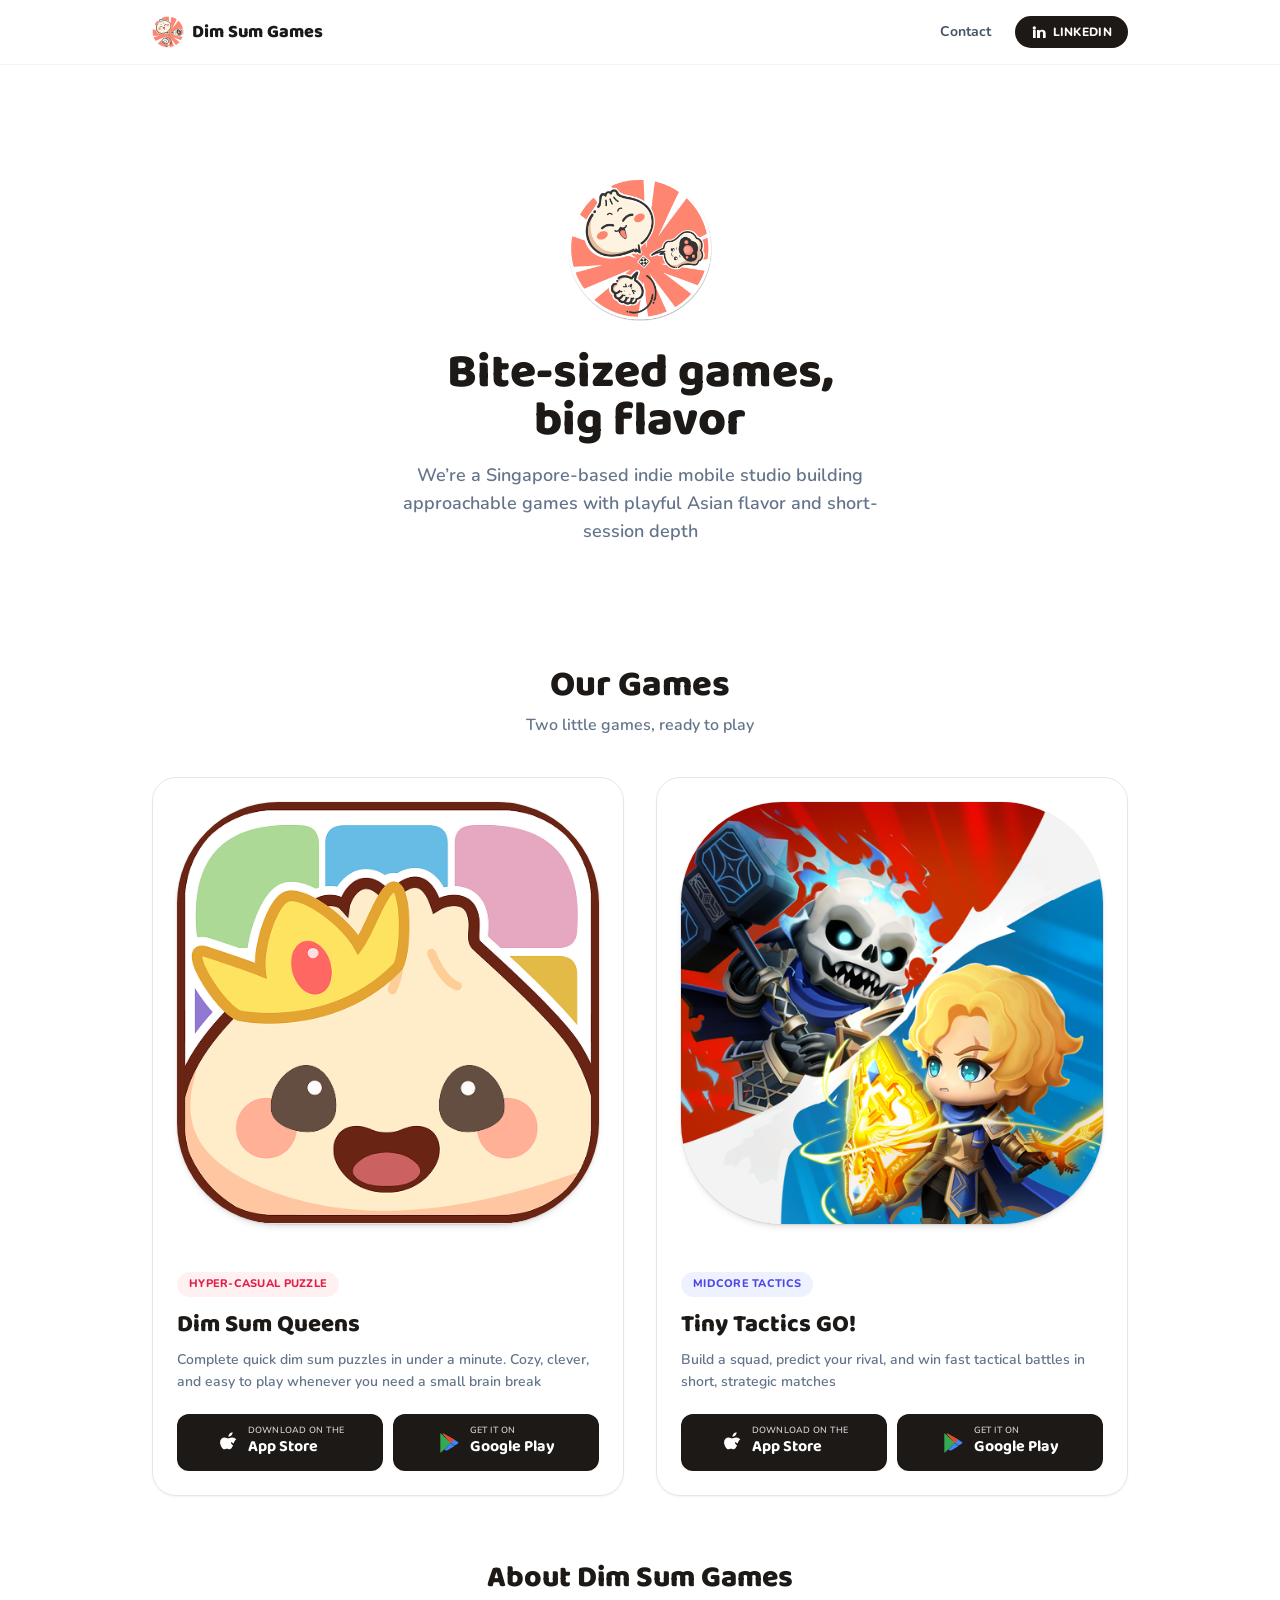
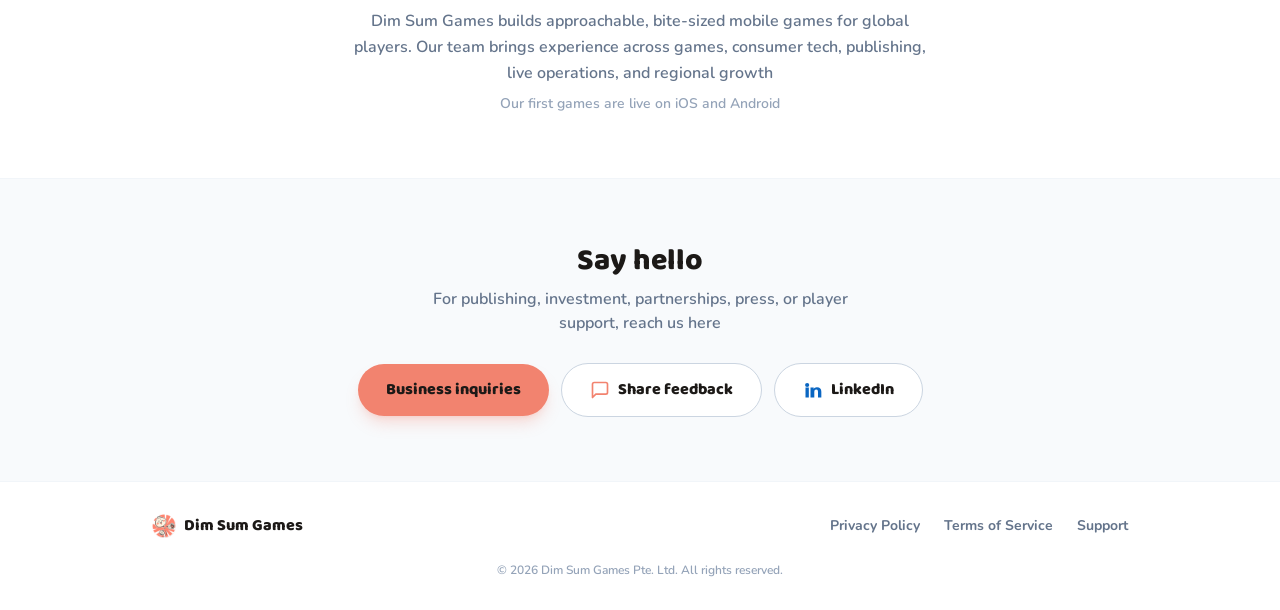
==== commit c2ba90fb: "Unify game card icons as matching app-icon tiles The Dim Sum Queens icon (framed app icon with trans" ====
--- a/index.html
+++ b/index.html
@@ -77,8 +77,8 @@
 
         <!-- Dim Sum Queens -->
         <article class="flex flex-col overflow-hidden rounded-3xl border border-slate-200 bg-white shadow-sm transition-shadow hover:shadow-md">
-          <div class="aspect-square">
-            <img src="assets/dsq-icon.png" alt="Dim Sum Queens app icon" width="512" height="512" class="h-full w-full object-cover" />
+          <div class="flex aspect-square items-center justify-center p-6">
+            <img src="assets/dsq-icon.png" alt="Dim Sum Queens app icon" width="512" height="512" class="h-full w-full rounded-[24%] object-cover shadow-md ring-1 ring-black/5" />
           </div>
 
           <div class="flex flex-1 flex-col p-6">
@@ -108,8 +108,8 @@
 
         <!-- Tiny Tactics GO! -->
         <article class="flex flex-col overflow-hidden rounded-3xl border border-slate-200 bg-white shadow-sm transition-shadow hover:shadow-md">
-          <div class="aspect-square">
-            <img src="assets/ttg-icon.png" alt="Tiny Tactics GO! app icon" width="512" height="512" class="h-full w-full object-cover" />
+          <div class="flex aspect-square items-center justify-center p-6">
+            <img src="assets/ttg-icon.png" alt="Tiny Tactics GO! app icon" width="512" height="512" class="h-full w-full rounded-[24%] object-cover shadow-md ring-1 ring-black/5" />
           </div>
 
           <div class="flex flex-1 flex-col p-6">
--- a/styles.css
+++ b/styles.css
@@ -1 +1 @@
-*,:after,:before{--tw-border-spacing-x:0;--tw-border-spacing-y:0;--tw-translate-x:0;--tw-translate-y:0;--tw-rotate:0;--tw-skew-x:0;--tw-skew-y:0;--tw-scale-x:1;--tw-scale-y:1;--tw-pan-x: ;--tw-pan-y: ;--tw-pinch-zoom: ;--tw-scroll-snap-strictness:proximity;--tw-gradient-from-position: ;--tw-gradient-via-position: ;--tw-gradient-to-position: ;--tw-ordinal: ;--tw-slashed-zero: ;--tw-numeric-figure: ;--tw-numeric-spacing: ;--tw-numeric-fraction: ;--tw-ring-inset: ;--tw-ring-offset-width:0px;--tw-ring-offset-color:#fff;--tw-ring-color:rgba(59,130,246,.5);--tw-ring-offset-shadow:0 0 #0000;--tw-ring-shadow:0 0 #0000;--tw-shadow:0 0 #0000;--tw-shadow-colored:0 0 #0000;--tw-blur: ;--tw-brightness: ;--tw-contrast: ;--tw-grayscale: ;--tw-hue-rotate: ;--tw-invert: ;--tw-saturate: ;--tw-sepia: ;--tw-drop-shadow: ;--tw-backdrop-blur: ;--tw-backdrop-brightness: ;--tw-backdrop-contrast: ;--tw-backdrop-grayscale: ;--tw-backdrop-hue-rotate: ;--tw-backdrop-invert: ;--tw-backdrop-opacity: ;--tw-backdrop-saturate: ;--tw-backdrop-sepia: ;--tw-contain-size: ;--tw-contain-layout: ;--tw-contain-paint: ;--tw-contain-style: }::backdrop{--tw-border-spacing-x:0;--tw-border-spacing-y:0;--tw-translate-x:0;--tw-translate-y:0;--tw-rotate:0;--tw-skew-x:0;--tw-skew-y:0;--tw-scale-x:1;--tw-scale-y:1;--tw-pan-x: ;--tw-pan-y: ;--tw-pinch-zoom: ;--tw-scroll-snap-strictness:proximity;--tw-gradient-from-position: ;--tw-gradient-via-position: ;--tw-gradient-to-position: ;--tw-ordinal: ;--tw-slashed-zero: ;--tw-numeric-figure: ;--tw-numeric-spacing: ;--tw-numeric-fraction: ;--tw-ring-inset: ;--tw-ring-offset-width:0px;--tw-ring-offset-color:#fff;--tw-ring-color:rgba(59,130,246,.5);--tw-ring-offset-shadow:0 0 #0000;--tw-ring-shadow:0 0 #0000;--tw-shadow:0 0 #0000;--tw-shadow-colored:0 0 #0000;--tw-blur: ;--tw-brightness: ;--tw-contrast: ;--tw-grayscale: ;--tw-hue-rotate: ;--tw-invert: ;--tw-saturate: ;--tw-sepia: ;--tw-drop-shadow: ;--tw-backdrop-blur: ;--tw-backdrop-brightness: ;--tw-backdrop-contrast: ;--tw-backdrop-grayscale: ;--tw-backdrop-hue-rotate: ;--tw-backdrop-invert: ;--tw-backdrop-opacity: ;--tw-backdrop-saturate: ;--tw-backdrop-sepia: ;--tw-contain-size: ;--tw-contain-layout: ;--tw-contain-paint: ;--tw-contain-style: }/*! tailwindcss v3.4.17 | MIT License | https://tailwindcss.com*/*,:after,:before{border:0 solid #e5e7eb;box-sizing:border-box}:after,:before{--tw-content:""}:host,html{line-height:1.5;-webkit-text-size-adjust:100%;font-family:ui-sans-serif,system-ui,sans-serif,Apple Color Emoji,Segoe UI Emoji,Segoe UI Symbol,Noto Color Emoji;font-feature-settings:normal;font-variation-settings:normal;-moz-tab-size:4;-o-tab-size:4;tab-size:4;-webkit-tap-highlight-color:transparent}body{line-height:inherit;margin:0}hr{border-top-width:1px;color:inherit;height:0}abbr:where([title]){-webkit-text-decoration:underline dotted;text-decoration:underline dotted}h1,h2,h3,h4,h5,h6{font-size:inherit;font-weight:inherit}a{color:inherit;text-decoration:inherit}b,strong{font-weight:bolder}code,kbd,pre,samp{font-family:ui-monospace,SFMono-Regular,Menlo,Monaco,Consolas,Liberation Mono,Courier New,monospace;font-feature-settings:normal;font-size:1em;font-variation-settings:normal}small{font-size:80%}sub,sup{font-size:75%;line-height:0;position:relative;vertical-align:baseline}sub{bottom:-.25em}sup{top:-.5em}table{border-collapse:collapse;border-color:inherit;text-indent:0}button,input,optgroup,select,textarea{color:inherit;font-family:inherit;font-feature-settings:inherit;font-size:100%;font-variation-settings:inherit;font-weight:inherit;letter-spacing:inherit;line-height:inherit;margin:0;padding:0}button,select{text-transform:none}button,input:where([type=button]),input:where([type=reset]),input:where([type=submit]){-webkit-appearance:button;background-color:transparent;background-image:none}:-moz-focusring{outline:auto}:-moz-ui-invalid{box-shadow:none}progress{vertical-align:baseline}::-webkit-inner-spin-button,::-webkit-outer-spin-button{height:auto}[type=search]{-webkit-appearance:textfield;outline-offset:-2px}::-webkit-search-decoration{-webkit-appearance:none}::-webkit-file-upload-button{-webkit-appearance:button;font:inherit}summary{display:list-item}blockquote,dd,dl,figure,h1,h2,h3,h4,h5,h6,hr,p,pre{margin:0}fieldset{margin:0}fieldset,legend{padding:0}menu,ol,ul{list-style:none;margin:0;padding:0}dialog{padding:0}textarea{resize:vertical}input::-moz-placeholder,textarea::-moz-placeholder{color:#9ca3af;opacity:1}input::placeholder,textarea::placeholder{color:#9ca3af;opacity:1}[role=button],button{cursor:pointer}:disabled{cursor:default}audio,canvas,embed,iframe,img,object,svg,video{display:block;vertical-align:middle}img,video{height:auto;max-width:100%}[hidden]:where(:not([hidden=until-found])){display:none}.static{position:static}.absolute{position:absolute}.sticky{position:sticky}.top-0{top:0}.z-50{z-index:50}.mx-auto{margin-left:auto;margin-right:auto}.mt-10{margin-top:2.5rem}.mt-2{margin-top:.5rem}.mt-3{margin-top:.75rem}.mt-4{margin-top:1rem}.mt-5{margin-top:1.25rem}.mt-6{margin-top:1.5rem}.mt-7{margin-top:1.75rem}.mt-8{margin-top:2rem}.block{display:block}.inline-block{display:inline-block}.flex{display:flex}.inline-flex{display:inline-flex}.grid{display:grid}.hidden{display:none}.aspect-square{aspect-ratio:1/1}.h-16{height:4rem}.h-24{height:6rem}.h-32{height:8rem}.h-4{height:1rem}.h-5{height:1.25rem}.h-6{height:1.5rem}.h-8{height:2rem}.h-full{height:100%}.w-24{width:6rem}.w-32{width:8rem}.w-4{width:1rem}.w-5{width:1.25rem}.w-6{width:1.5rem}.w-8{width:2rem}.w-full{width:100%}.max-w-2xl{max-width:42rem}.max-w-3xl{max-width:48rem}.max-w-5xl{max-width:64rem}.max-w-lg{max-width:32rem}.max-w-md{max-width:28rem}.max-w-sm{max-width:24rem}.max-w-xl{max-width:36rem}.flex-1{flex:1 1 0%}.scroll-mt-20{scroll-margin-top:5rem}.flex-col{flex-direction:column}.flex-wrap{flex-wrap:wrap}.items-center{align-items:center}.justify-center{justify-content:center}.justify-between{justify-content:space-between}.gap-1\.5{gap:.375rem}.gap-2{gap:.5rem}.gap-2\.5{gap:.625rem}.gap-3{gap:.75rem}.gap-4{gap:1rem}.gap-6{gap:1.5rem}.gap-8{gap:2rem}.gap-x-6{-moz-column-gap:1.5rem;column-gap:1.5rem}.gap-y-2{row-gap:.5rem}.self-start{align-self:flex-start}.overflow-hidden{overflow:hidden}.scroll-smooth{scroll-behavior:smooth}.rounded-3xl{border-radius:1.5rem}.rounded-full{border-radius:9999px}.rounded-xl{border-radius:.75rem}.border{border-width:1px}.border-b{border-bottom-width:1px}.border-t{border-top-width:1px}.border-slate-100{--tw-border-opacity:1;border-color:rgb(241 245 249/var(--tw-border-opacity,1))}.border-slate-200{--tw-border-opacity:1;border-color:rgb(226 232 240/var(--tw-border-opacity,1))}.border-slate-300{--tw-border-opacity:1;border-color:rgb(203 213 225/var(--tw-border-opacity,1))}.bg-coral{--tw-bg-opacity:1;background-color:rgb(242 131 111/var(--tw-bg-opacity,1))}.bg-indigo-50{--tw-bg-opacity:1;background-color:rgb(238 242 255/var(--tw-bg-opacity,1))}.bg-ink{--tw-bg-opacity:1;background-color:rgb(28 25 23/var(--tw-bg-opacity,1))}.bg-rose-50{--tw-bg-opacity:1;background-color:rgb(255 241 242/var(--tw-bg-opacity,1))}.bg-slate-50{--tw-bg-opacity:1;background-color:rgb(248 250 252/var(--tw-bg-opacity,1))}.bg-white{--tw-bg-opacity:1;background-color:rgb(255 255 255/var(--tw-bg-opacity,1))}.bg-white\/90{background-color:hsla(0,0%,100%,.9)}.object-cover{-o-object-fit:cover;object-fit:cover}.p-6{padding:1.5rem}.px-3{padding-left:.75rem;padding-right:.75rem}.px-4{padding-left:1rem;padding-right:1rem}.px-6{padding-left:1.5rem;padding-right:1.5rem}.px-7{padding-left:1.75rem;padding-right:1.75rem}.py-1{padding-bottom:.25rem;padding-top:.25rem}.py-12{padding-bottom:3rem;padding-top:3rem}.py-16{padding-bottom:4rem;padding-top:4rem}.py-2{padding-bottom:.5rem;padding-top:.5rem}.py-24{padding-bottom:6rem;padding-top:6rem}.py-3{padding-bottom:.75rem;padding-top:.75rem}.py-3\.5{padding-bottom:.875rem;padding-top:.875rem}.py-8{padding-bottom:2rem;padding-top:2rem}.pb-14{padding-bottom:3.5rem}.pb-16{padding-bottom:4rem}.pt-20{padding-top:5rem}.text-left{text-align:left}.text-center{text-align:center}.font-body{font-family:Nunito,system-ui,sans-serif}.font-display{font-family:Baloo\ 2,system-ui,sans-serif}.text-2xl{font-size:1.5rem;line-height:2rem}.text-3xl{font-size:1.875rem;line-height:2.25rem}.text-4xl{font-size:2.25rem;line-height:2.5rem}.text-6xl{font-size:3.75rem;line-height:1}.text-\[11px\]{font-size:11px}.text-\[15px\]{font-size:15px}.text-\[9px\]{font-size:9px}.text-base{font-size:1rem;line-height:1.5rem}.text-lg{font-size:1.125rem;line-height:1.75rem}.text-sm{font-size:.875rem;line-height:1.25rem}.text-xs{font-size:.75rem;line-height:1rem}.font-bold{font-weight:700}.font-extrabold{font-weight:800}.font-semibold{font-weight:600}.uppercase{text-transform:uppercase}.leading-none{line-height:1}.leading-relaxed{line-height:1.625}.leading-tight{line-height:1.25}.tracking-wide{letter-spacing:.025em}.text-\[\#0A66C2\]{--tw-text-opacity:1;color:rgb(10 102 194/var(--tw-text-opacity,1))}.text-coral{--tw-text-opacity:1;color:rgb(242 131 111/var(--tw-text-opacity,1))}.text-indigo-600{--tw-text-opacity:1;color:rgb(79 70 229/var(--tw-text-opacity,1))}.text-ink{--tw-text-opacity:1;color:rgb(28 25 23/var(--tw-text-opacity,1))}.text-rose-600{--tw-text-opacity:1;color:rgb(225 29 72/var(--tw-text-opacity,1))}.text-slate-400{--tw-text-opacity:1;color:rgb(148 163 184/var(--tw-text-opacity,1))}.text-slate-500{--tw-text-opacity:1;color:rgb(100 116 139/var(--tw-text-opacity,1))}.text-slate-600{--tw-text-opacity:1;color:rgb(71 85 105/var(--tw-text-opacity,1))}.text-white{--tw-text-opacity:1;color:rgb(255 255 255/var(--tw-text-opacity,1))}.underline{text-decoration-line:underline}.antialiased{-webkit-font-smoothing:antialiased;-moz-osx-font-smoothing:grayscale}.opacity-80{opacity:.8}.shadow-lg{--tw-shadow:0 10px 15px -3px rgba(0,0,0,.1),0 4px 6px -4px rgba(0,0,0,.1);--tw-shadow-colored:0 10px 15px -3px var(--tw-shadow-color),0 4px 6px -4px var(--tw-shadow-color)}.shadow-lg,.shadow-sm{box-shadow:var(--tw-ring-offset-shadow,0 0 #0000),var(--tw-ring-shadow,0 0 #0000),var(--tw-shadow)}.shadow-sm{--tw-shadow:0 1px 2px 0 rgba(0,0,0,.05);--tw-shadow-colored:0 1px 2px 0 var(--tw-shadow-color)}.shadow-coral\/25{--tw-shadow-color:hsla(9,83%,69%,.25);--tw-shadow:var(--tw-shadow-colored)}.backdrop-blur{--tw-backdrop-blur:blur(8px);-webkit-backdrop-filter:var(--tw-backdrop-blur) var(--tw-backdrop-brightness) var(--tw-backdrop-contrast) var(--tw-backdrop-grayscale) var(--tw-backdrop-hue-rotate) var(--tw-backdrop-invert) var(--tw-backdrop-opacity) var(--tw-backdrop-saturate) var(--tw-backdrop-sepia);backdrop-filter:var(--tw-backdrop-blur) var(--tw-backdrop-brightness) var(--tw-backdrop-contrast) var(--tw-backdrop-grayscale) var(--tw-backdrop-hue-rotate) var(--tw-backdrop-invert) var(--tw-backdrop-opacity) var(--tw-backdrop-saturate) var(--tw-backdrop-sepia)}.transition{transition-duration:.15s;transition-property:color,background-color,border-color,text-decoration-color,fill,stroke,opacity,box-shadow,transform,filter,-webkit-backdrop-filter;transition-property:color,background-color,border-color,text-decoration-color,fill,stroke,opacity,box-shadow,transform,filter,backdrop-filter;transition-property:color,background-color,border-color,text-decoration-color,fill,stroke,opacity,box-shadow,transform,filter,backdrop-filter,-webkit-backdrop-filter;transition-timing-function:cubic-bezier(.4,0,.2,1)}.transition-colors{transition-duration:.15s;transition-property:color,background-color,border-color,text-decoration-color,fill,stroke;transition-timing-function:cubic-bezier(.4,0,.2,1)}.transition-opacity{transition-duration:.15s;transition-property:opacity;transition-timing-function:cubic-bezier(.4,0,.2,1)}.transition-shadow{transition-duration:.15s;transition-property:box-shadow;transition-timing-function:cubic-bezier(.4,0,.2,1)}.hover\:bg-slate-50:hover{--tw-bg-opacity:1;background-color:rgb(248 250 252/var(--tw-bg-opacity,1))}.hover\:text-coral:hover{--tw-text-opacity:1;color:rgb(242 131 111/var(--tw-text-opacity,1))}.hover\:opacity-90:hover{opacity:.9}.hover\:shadow-md:hover{--tw-shadow:0 4px 6px -1px rgba(0,0,0,.1),0 2px 4px -2px rgba(0,0,0,.1);--tw-shadow-colored:0 4px 6px -1px var(--tw-shadow-color),0 2px 4px -2px var(--tw-shadow-color);box-shadow:var(--tw-ring-offset-shadow,0 0 #0000),var(--tw-ring-shadow,0 0 #0000),var(--tw-shadow)}.hover\:brightness-105:hover{--tw-brightness:brightness(1.05);filter:var(--tw-blur) var(--tw-brightness) var(--tw-contrast) var(--tw-grayscale) var(--tw-hue-rotate) var(--tw-invert) var(--tw-saturate) var(--tw-sepia) var(--tw-drop-shadow)}.active\:scale-95:active{--tw-scale-x:.95;--tw-scale-y:.95;transform:translate(var(--tw-translate-x),var(--tw-translate-y)) rotate(var(--tw-rotate)) skewX(var(--tw-skew-x)) skewY(var(--tw-skew-y)) scaleX(var(--tw-scale-x)) scaleY(var(--tw-scale-y))}@media (min-width:640px){.sm\:block{display:block}.sm\:inline{display:inline}.sm\:h-36{height:9rem}.sm\:w-36{width:9rem}.sm\:w-auto{width:auto}.sm\:grid-cols-2{grid-template-columns:repeat(2,minmax(0,1fr))}.sm\:flex-row{flex-direction:row}.sm\:flex-wrap{flex-wrap:wrap}.sm\:justify-between{justify-content:space-between}.sm\:py-16{padding-bottom:4rem;padding-top:4rem}.sm\:py-32{padding-bottom:8rem;padding-top:8rem}.sm\:pt-28{padding-top:7rem}.sm\:text-3xl{font-size:1.875rem;line-height:2.25rem}.sm\:text-4xl{font-size:2.25rem;line-height:2.5rem}.sm\:text-5xl{font-size:3rem;line-height:1}}@media (min-width:768px){.md\:grid-cols-2{grid-template-columns:repeat(2,minmax(0,1fr))}}+*,:after,:before{--tw-border-spacing-x:0;--tw-border-spacing-y:0;--tw-translate-x:0;--tw-translate-y:0;--tw-rotate:0;--tw-skew-x:0;--tw-skew-y:0;--tw-scale-x:1;--tw-scale-y:1;--tw-pan-x: ;--tw-pan-y: ;--tw-pinch-zoom: ;--tw-scroll-snap-strictness:proximity;--tw-gradient-from-position: ;--tw-gradient-via-position: ;--tw-gradient-to-position: ;--tw-ordinal: ;--tw-slashed-zero: ;--tw-numeric-figure: ;--tw-numeric-spacing: ;--tw-numeric-fraction: ;--tw-ring-inset: ;--tw-ring-offset-width:0px;--tw-ring-offset-color:#fff;--tw-ring-color:rgba(59,130,246,.5);--tw-ring-offset-shadow:0 0 #0000;--tw-ring-shadow:0 0 #0000;--tw-shadow:0 0 #0000;--tw-shadow-colored:0 0 #0000;--tw-blur: ;--tw-brightness: ;--tw-contrast: ;--tw-grayscale: ;--tw-hue-rotate: ;--tw-invert: ;--tw-saturate: ;--tw-sepia: ;--tw-drop-shadow: ;--tw-backdrop-blur: ;--tw-backdrop-brightness: ;--tw-backdrop-contrast: ;--tw-backdrop-grayscale: ;--tw-backdrop-hue-rotate: ;--tw-backdrop-invert: ;--tw-backdrop-opacity: ;--tw-backdrop-saturate: ;--tw-backdrop-sepia: ;--tw-contain-size: ;--tw-contain-layout: ;--tw-contain-paint: ;--tw-contain-style: }::backdrop{--tw-border-spacing-x:0;--tw-border-spacing-y:0;--tw-translate-x:0;--tw-translate-y:0;--tw-rotate:0;--tw-skew-x:0;--tw-skew-y:0;--tw-scale-x:1;--tw-scale-y:1;--tw-pan-x: ;--tw-pan-y: ;--tw-pinch-zoom: ;--tw-scroll-snap-strictness:proximity;--tw-gradient-from-position: ;--tw-gradient-via-position: ;--tw-gradient-to-position: ;--tw-ordinal: ;--tw-slashed-zero: ;--tw-numeric-figure: ;--tw-numeric-spacing: ;--tw-numeric-fraction: ;--tw-ring-inset: ;--tw-ring-offset-width:0px;--tw-ring-offset-color:#fff;--tw-ring-color:rgba(59,130,246,.5);--tw-ring-offset-shadow:0 0 #0000;--tw-ring-shadow:0 0 #0000;--tw-shadow:0 0 #0000;--tw-shadow-colored:0 0 #0000;--tw-blur: ;--tw-brightness: ;--tw-contrast: ;--tw-grayscale: ;--tw-hue-rotate: ;--tw-invert: ;--tw-saturate: ;--tw-sepia: ;--tw-drop-shadow: ;--tw-backdrop-blur: ;--tw-backdrop-brightness: ;--tw-backdrop-contrast: ;--tw-backdrop-grayscale: ;--tw-backdrop-hue-rotate: ;--tw-backdrop-invert: ;--tw-backdrop-opacity: ;--tw-backdrop-saturate: ;--tw-backdrop-sepia: ;--tw-contain-size: ;--tw-contain-layout: ;--tw-contain-paint: ;--tw-contain-style: }/*! tailwindcss v3.4.17 | MIT License | https://tailwindcss.com*/*,:after,:before{border:0 solid #e5e7eb;box-sizing:border-box}:after,:before{--tw-content:""}:host,html{line-height:1.5;-webkit-text-size-adjust:100%;font-family:ui-sans-serif,system-ui,sans-serif,Apple Color Emoji,Segoe UI Emoji,Segoe UI Symbol,Noto Color Emoji;font-feature-settings:normal;font-variation-settings:normal;-moz-tab-size:4;-o-tab-size:4;tab-size:4;-webkit-tap-highlight-color:transparent}body{line-height:inherit;margin:0}hr{border-top-width:1px;color:inherit;height:0}abbr:where([title]){-webkit-text-decoration:underline dotted;text-decoration:underline dotted}h1,h2,h3,h4,h5,h6{font-size:inherit;font-weight:inherit}a{color:inherit;text-decoration:inherit}b,strong{font-weight:bolder}code,kbd,pre,samp{font-family:ui-monospace,SFMono-Regular,Menlo,Monaco,Consolas,Liberation Mono,Courier New,monospace;font-feature-settings:normal;font-size:1em;font-variation-settings:normal}small{font-size:80%}sub,sup{font-size:75%;line-height:0;position:relative;vertical-align:baseline}sub{bottom:-.25em}sup{top:-.5em}table{border-collapse:collapse;border-color:inherit;text-indent:0}button,input,optgroup,select,textarea{color:inherit;font-family:inherit;font-feature-settings:inherit;font-size:100%;font-variation-settings:inherit;font-weight:inherit;letter-spacing:inherit;line-height:inherit;margin:0;padding:0}button,select{text-transform:none}button,input:where([type=button]),input:where([type=reset]),input:where([type=submit]){-webkit-appearance:button;background-color:transparent;background-image:none}:-moz-focusring{outline:auto}:-moz-ui-invalid{box-shadow:none}progress{vertical-align:baseline}::-webkit-inner-spin-button,::-webkit-outer-spin-button{height:auto}[type=search]{-webkit-appearance:textfield;outline-offset:-2px}::-webkit-search-decoration{-webkit-appearance:none}::-webkit-file-upload-button{-webkit-appearance:button;font:inherit}summary{display:list-item}blockquote,dd,dl,figure,h1,h2,h3,h4,h5,h6,hr,p,pre{margin:0}fieldset{margin:0}fieldset,legend{padding:0}menu,ol,ul{list-style:none;margin:0;padding:0}dialog{padding:0}textarea{resize:vertical}input::-moz-placeholder,textarea::-moz-placeholder{color:#9ca3af;opacity:1}input::placeholder,textarea::placeholder{color:#9ca3af;opacity:1}[role=button],button{cursor:pointer}:disabled{cursor:default}audio,canvas,embed,iframe,img,object,svg,video{display:block;vertical-align:middle}img,video{height:auto;max-width:100%}[hidden]:where(:not([hidden=until-found])){display:none}.static{position:static}.absolute{position:absolute}.sticky{position:sticky}.top-0{top:0}.z-50{z-index:50}.mx-auto{margin-left:auto;margin-right:auto}.mt-10{margin-top:2.5rem}.mt-2{margin-top:.5rem}.mt-3{margin-top:.75rem}.mt-4{margin-top:1rem}.mt-5{margin-top:1.25rem}.mt-6{margin-top:1.5rem}.mt-7{margin-top:1.75rem}.mt-8{margin-top:2rem}.block{display:block}.inline-block{display:inline-block}.flex{display:flex}.inline-flex{display:inline-flex}.grid{display:grid}.hidden{display:none}.aspect-square{aspect-ratio:1/1}.h-16{height:4rem}.h-24{height:6rem}.h-32{height:8rem}.h-4{height:1rem}.h-5{height:1.25rem}.h-6{height:1.5rem}.h-8{height:2rem}.h-full{height:100%}.w-24{width:6rem}.w-32{width:8rem}.w-4{width:1rem}.w-5{width:1.25rem}.w-6{width:1.5rem}.w-8{width:2rem}.w-full{width:100%}.max-w-2xl{max-width:42rem}.max-w-3xl{max-width:48rem}.max-w-5xl{max-width:64rem}.max-w-lg{max-width:32rem}.max-w-md{max-width:28rem}.max-w-sm{max-width:24rem}.max-w-xl{max-width:36rem}.flex-1{flex:1 1 0%}.scroll-mt-20{scroll-margin-top:5rem}.flex-col{flex-direction:column}.flex-wrap{flex-wrap:wrap}.items-center{align-items:center}.justify-center{justify-content:center}.justify-between{justify-content:space-between}.gap-1\.5{gap:.375rem}.gap-2{gap:.5rem}.gap-2\.5{gap:.625rem}.gap-3{gap:.75rem}.gap-4{gap:1rem}.gap-6{gap:1.5rem}.gap-8{gap:2rem}.gap-x-6{-moz-column-gap:1.5rem;column-gap:1.5rem}.gap-y-2{row-gap:.5rem}.self-start{align-self:flex-start}.overflow-hidden{overflow:hidden}.scroll-smooth{scroll-behavior:smooth}.rounded-3xl{border-radius:1.5rem}.rounded-\[24\%\]{border-radius:24%}.rounded-full{border-radius:9999px}.rounded-xl{border-radius:.75rem}.border{border-width:1px}.border-b{border-bottom-width:1px}.border-t{border-top-width:1px}.border-slate-100{--tw-border-opacity:1;border-color:rgb(241 245 249/var(--tw-border-opacity,1))}.border-slate-200{--tw-border-opacity:1;border-color:rgb(226 232 240/var(--tw-border-opacity,1))}.border-slate-300{--tw-border-opacity:1;border-color:rgb(203 213 225/var(--tw-border-opacity,1))}.bg-coral{--tw-bg-opacity:1;background-color:rgb(242 131 111/var(--tw-bg-opacity,1))}.bg-indigo-50{--tw-bg-opacity:1;background-color:rgb(238 242 255/var(--tw-bg-opacity,1))}.bg-ink{--tw-bg-opacity:1;background-color:rgb(28 25 23/var(--tw-bg-opacity,1))}.bg-rose-50{--tw-bg-opacity:1;background-color:rgb(255 241 242/var(--tw-bg-opacity,1))}.bg-slate-50{--tw-bg-opacity:1;background-color:rgb(248 250 252/var(--tw-bg-opacity,1))}.bg-white{--tw-bg-opacity:1;background-color:rgb(255 255 255/var(--tw-bg-opacity,1))}.bg-white\/90{background-color:hsla(0,0%,100%,.9)}.object-cover{-o-object-fit:cover;object-fit:cover}.p-6{padding:1.5rem}.px-3{padding-left:.75rem;padding-right:.75rem}.px-4{padding-left:1rem;padding-right:1rem}.px-6{padding-left:1.5rem;padding-right:1.5rem}.px-7{padding-left:1.75rem;padding-right:1.75rem}.py-1{padding-bottom:.25rem;padding-top:.25rem}.py-12{padding-bottom:3rem;padding-top:3rem}.py-16{padding-bottom:4rem;padding-top:4rem}.py-2{padding-bottom:.5rem;padding-top:.5rem}.py-24{padding-bottom:6rem;padding-top:6rem}.py-3{padding-bottom:.75rem;padding-top:.75rem}.py-3\.5{padding-bottom:.875rem;padding-top:.875rem}.py-8{padding-bottom:2rem;padding-top:2rem}.pb-14{padding-bottom:3.5rem}.pb-16{padding-bottom:4rem}.pt-20{padding-top:5rem}.text-left{text-align:left}.text-center{text-align:center}.font-body{font-family:Nunito,system-ui,sans-serif}.font-display{font-family:Baloo\ 2,system-ui,sans-serif}.text-2xl{font-size:1.5rem;line-height:2rem}.text-3xl{font-size:1.875rem;line-height:2.25rem}.text-4xl{font-size:2.25rem;line-height:2.5rem}.text-6xl{font-size:3.75rem;line-height:1}.text-\[11px\]{font-size:11px}.text-\[15px\]{font-size:15px}.text-\[9px\]{font-size:9px}.text-base{font-size:1rem;line-height:1.5rem}.text-lg{font-size:1.125rem;line-height:1.75rem}.text-sm{font-size:.875rem;line-height:1.25rem}.text-xs{font-size:.75rem;line-height:1rem}.font-bold{font-weight:700}.font-extrabold{font-weight:800}.font-semibold{font-weight:600}.uppercase{text-transform:uppercase}.leading-none{line-height:1}.leading-relaxed{line-height:1.625}.leading-tight{line-height:1.25}.tracking-wide{letter-spacing:.025em}.text-\[\#0A66C2\]{--tw-text-opacity:1;color:rgb(10 102 194/var(--tw-text-opacity,1))}.text-coral{--tw-text-opacity:1;color:rgb(242 131 111/var(--tw-text-opacity,1))}.text-indigo-600{--tw-text-opacity:1;color:rgb(79 70 229/var(--tw-text-opacity,1))}.text-ink{--tw-text-opacity:1;color:rgb(28 25 23/var(--tw-text-opacity,1))}.text-rose-600{--tw-text-opacity:1;color:rgb(225 29 72/var(--tw-text-opacity,1))}.text-slate-400{--tw-text-opacity:1;color:rgb(148 163 184/var(--tw-text-opacity,1))}.text-slate-500{--tw-text-opacity:1;color:rgb(100 116 139/var(--tw-text-opacity,1))}.text-slate-600{--tw-text-opacity:1;color:rgb(71 85 105/var(--tw-text-opacity,1))}.text-white{--tw-text-opacity:1;color:rgb(255 255 255/var(--tw-text-opacity,1))}.underline{text-decoration-line:underline}.antialiased{-webkit-font-smoothing:antialiased;-moz-osx-font-smoothing:grayscale}.opacity-80{opacity:.8}.shadow-lg{--tw-shadow:0 10px 15px -3px rgba(0,0,0,.1),0 4px 6px -4px rgba(0,0,0,.1);--tw-shadow-colored:0 10px 15px -3px var(--tw-shadow-color),0 4px 6px -4px var(--tw-shadow-color)}.shadow-lg,.shadow-md{box-shadow:var(--tw-ring-offset-shadow,0 0 #0000),var(--tw-ring-shadow,0 0 #0000),var(--tw-shadow)}.shadow-md{--tw-shadow:0 4px 6px -1px rgba(0,0,0,.1),0 2px 4px -2px rgba(0,0,0,.1);--tw-shadow-colored:0 4px 6px -1px var(--tw-shadow-color),0 2px 4px -2px var(--tw-shadow-color)}.shadow-sm{--tw-shadow:0 1px 2px 0 rgba(0,0,0,.05);--tw-shadow-colored:0 1px 2px 0 var(--tw-shadow-color);box-shadow:var(--tw-ring-offset-shadow,0 0 #0000),var(--tw-ring-shadow,0 0 #0000),var(--tw-shadow)}.shadow-coral\/25{--tw-shadow-color:hsla(9,83%,69%,.25);--tw-shadow:var(--tw-shadow-colored)}.ring-1{--tw-ring-offset-shadow:var(--tw-ring-inset) 0 0 0 var(--tw-ring-offset-width) var(--tw-ring-offset-color);--tw-ring-shadow:var(--tw-ring-inset) 0 0 0 calc(1px + var(--tw-ring-offset-width)) var(--tw-ring-color);box-shadow:var(--tw-ring-offset-shadow),var(--tw-ring-shadow),var(--tw-shadow,0 0 #0000)}.ring-black\/5{--tw-ring-color:rgba(0,0,0,.05)}.backdrop-blur{--tw-backdrop-blur:blur(8px);-webkit-backdrop-filter:var(--tw-backdrop-blur) var(--tw-backdrop-brightness) var(--tw-backdrop-contrast) var(--tw-backdrop-grayscale) var(--tw-backdrop-hue-rotate) var(--tw-backdrop-invert) var(--tw-backdrop-opacity) var(--tw-backdrop-saturate) var(--tw-backdrop-sepia);backdrop-filter:var(--tw-backdrop-blur) var(--tw-backdrop-brightness) var(--tw-backdrop-contrast) var(--tw-backdrop-grayscale) var(--tw-backdrop-hue-rotate) var(--tw-backdrop-invert) var(--tw-backdrop-opacity) var(--tw-backdrop-saturate) var(--tw-backdrop-sepia)}.transition{transition-duration:.15s;transition-property:color,background-color,border-color,text-decoration-color,fill,stroke,opacity,box-shadow,transform,filter,-webkit-backdrop-filter;transition-property:color,background-color,border-color,text-decoration-color,fill,stroke,opacity,box-shadow,transform,filter,backdrop-filter;transition-property:color,background-color,border-color,text-decoration-color,fill,stroke,opacity,box-shadow,transform,filter,backdrop-filter,-webkit-backdrop-filter;transition-timing-function:cubic-bezier(.4,0,.2,1)}.transition-colors{transition-duration:.15s;transition-property:color,background-color,border-color,text-decoration-color,fill,stroke;transition-timing-function:cubic-bezier(.4,0,.2,1)}.transition-opacity{transition-duration:.15s;transition-property:opacity;transition-timing-function:cubic-bezier(.4,0,.2,1)}.transition-shadow{transition-duration:.15s;transition-property:box-shadow;transition-timing-function:cubic-bezier(.4,0,.2,1)}.hover\:bg-slate-50:hover{--tw-bg-opacity:1;background-color:rgb(248 250 252/var(--tw-bg-opacity,1))}.hover\:text-coral:hover{--tw-text-opacity:1;color:rgb(242 131 111/var(--tw-text-opacity,1))}.hover\:opacity-90:hover{opacity:.9}.hover\:shadow-md:hover{--tw-shadow:0 4px 6px -1px rgba(0,0,0,.1),0 2px 4px -2px rgba(0,0,0,.1);--tw-shadow-colored:0 4px 6px -1px var(--tw-shadow-color),0 2px 4px -2px var(--tw-shadow-color);box-shadow:var(--tw-ring-offset-shadow,0 0 #0000),var(--tw-ring-shadow,0 0 #0000),var(--tw-shadow)}.hover\:brightness-105:hover{--tw-brightness:brightness(1.05);filter:var(--tw-blur) var(--tw-brightness) var(--tw-contrast) var(--tw-grayscale) var(--tw-hue-rotate) var(--tw-invert) var(--tw-saturate) var(--tw-sepia) var(--tw-drop-shadow)}.active\:scale-95:active{--tw-scale-x:.95;--tw-scale-y:.95;transform:translate(var(--tw-translate-x),var(--tw-translate-y)) rotate(var(--tw-rotate)) skewX(var(--tw-skew-x)) skewY(var(--tw-skew-y)) scaleX(var(--tw-scale-x)) scaleY(var(--tw-scale-y))}@media (min-width:640px){.sm\:block{display:block}.sm\:inline{display:inline}.sm\:h-36{height:9rem}.sm\:w-36{width:9rem}.sm\:w-auto{width:auto}.sm\:grid-cols-2{grid-template-columns:repeat(2,minmax(0,1fr))}.sm\:flex-row{flex-direction:row}.sm\:flex-wrap{flex-wrap:wrap}.sm\:justify-between{justify-content:space-between}.sm\:py-16{padding-bottom:4rem;padding-top:4rem}.sm\:py-32{padding-bottom:8rem;padding-top:8rem}.sm\:pt-28{padding-top:7rem}.sm\:text-3xl{font-size:1.875rem;line-height:2.25rem}.sm\:text-4xl{font-size:2.25rem;line-height:2.5rem}.sm\:text-5xl{font-size:3rem;line-height:1}}@media (min-width:768px){.md\:grid-cols-2{grid-template-columns:repeat(2,minmax(0,1fr))}}
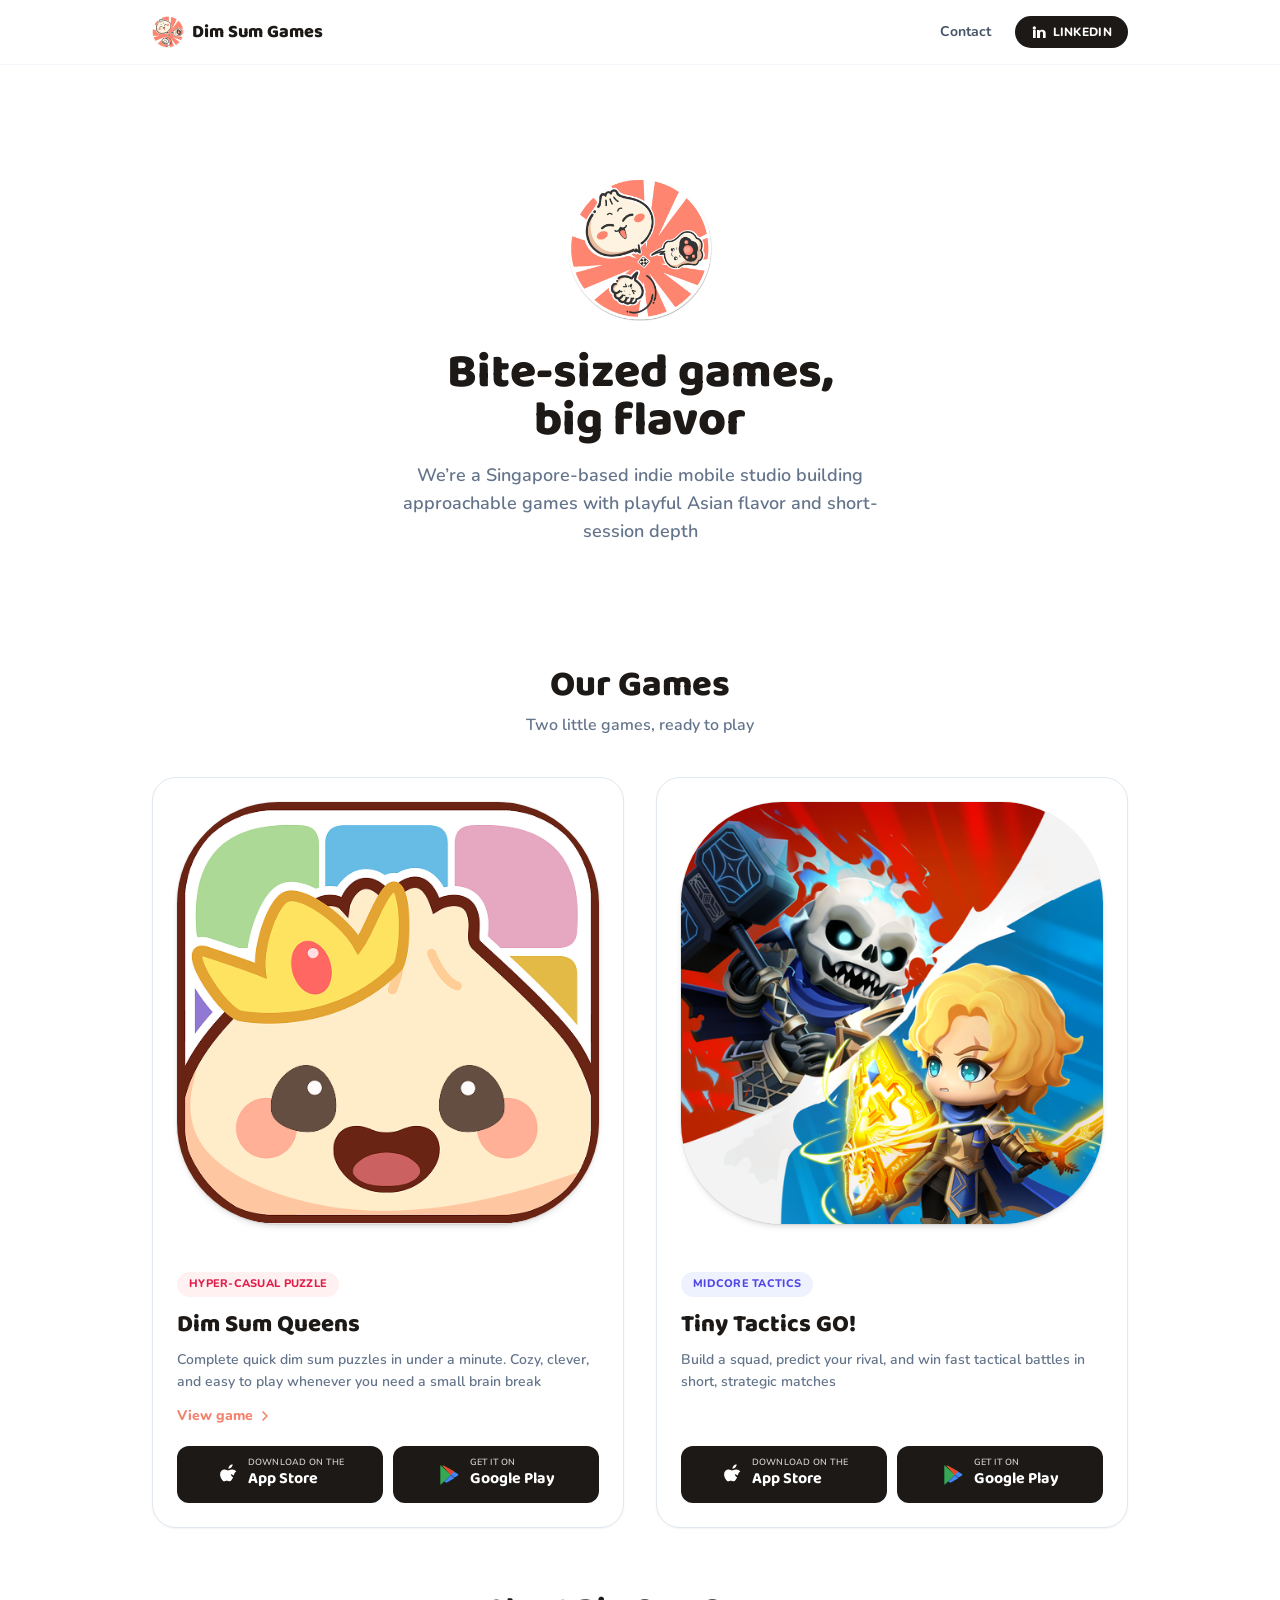
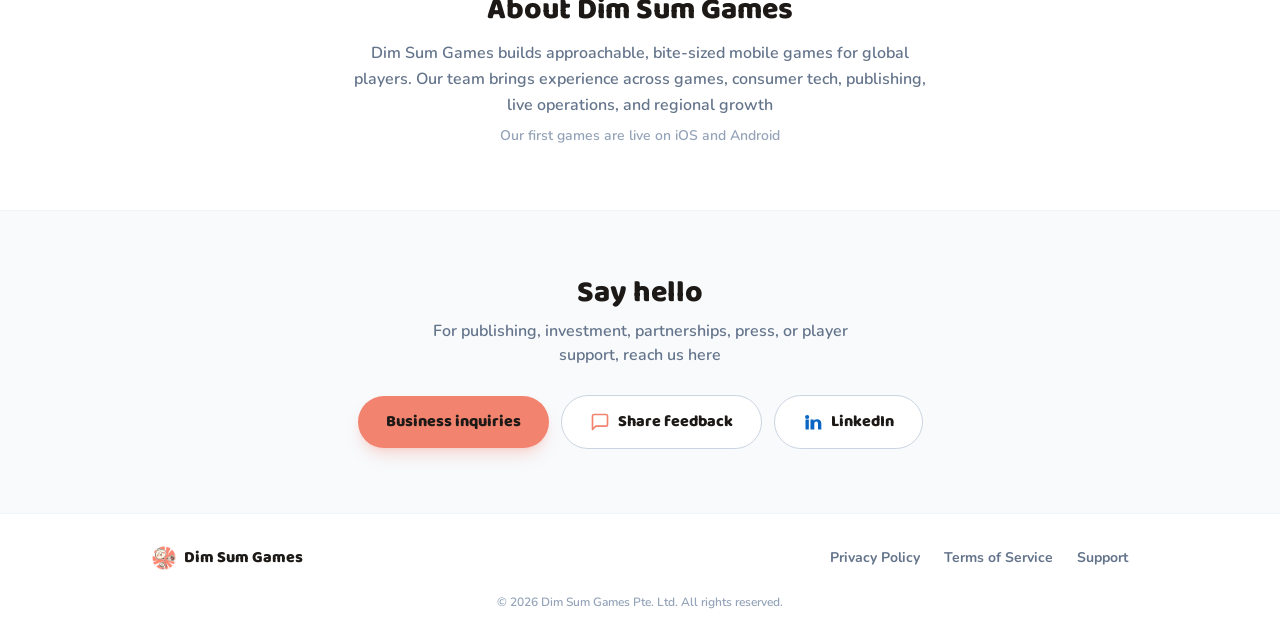
==== commit 3de4c4db: "Add Dim Sum Queens product page New dedicated page at /dim-sum-queens: hero (logo, pitch, store butt" ====
--- a/index.html
+++ b/index.html
@@ -77,16 +77,21 @@
 
         <!-- Dim Sum Queens -->
         <article class="flex flex-col overflow-hidden rounded-3xl border border-slate-200 bg-white shadow-sm transition-shadow hover:shadow-md">
-          <div class="flex aspect-square items-center justify-center p-6">
+          <a href="/dim-sum-queens" aria-label="Dim Sum Queens — view game" class="flex aspect-square items-center justify-center p-6">
             <img src="assets/dsq-icon.png" alt="Dim Sum Queens app icon" width="512" height="512" class="h-full w-full rounded-[24%] object-cover shadow-md ring-1 ring-black/5" />
-          </div>
+          </a>
 
           <div class="flex flex-1 flex-col p-6">
             <span class="self-start rounded-full bg-rose-50 px-3 py-1 text-[11px] font-extrabold uppercase tracking-wide text-rose-600">Hyper-casual puzzle</span>
-            <h3 class="mt-3 font-display text-2xl font-extrabold">Dim Sum Queens</h3>
-            <p class="mt-2 flex-1 text-sm font-semibold leading-relaxed text-slate-500">
+            <h3 class="mt-3 font-display text-2xl font-extrabold"><a href="/dim-sum-queens" class="transition-colors hover:text-coral">Dim Sum Queens</a></h3>
+            <p class="mt-2 text-sm font-semibold leading-relaxed text-slate-500">
               Complete quick dim sum puzzles in under a minute. Cozy, clever, and easy to play whenever you need a small brain break
             </p>
+            <a href="/dim-sum-queens" class="mt-3 inline-flex items-center gap-1 self-start text-sm font-extrabold text-coral hover:underline">
+              View game
+              <svg viewBox="0 0 24 24" class="h-4 w-4" fill="none" stroke="currentColor" stroke-width="2.5" stroke-linecap="round" stroke-linejoin="round"><path d="M9 6l6 6-6 6"/></svg>
+            </a>
+            <div class="flex-1"></div>
             <div class="mt-5 grid gap-2.5 sm:grid-cols-2">
               <a href="https://apps.apple.com/us/app/dim-sum-queens-logic-puzzle/id6742400101" target="_blank" rel="noopener" class="flex items-center justify-center gap-2 rounded-xl bg-ink px-4 py-3 text-white transition-opacity hover:opacity-90">
                 <svg viewBox="0 0 384 512" class="h-6 w-6" fill="currentColor"><path d="M318.7 268.7c-.2-36.7 16.4-64.4 50-84.8-18.8-26.9-47.2-41.7-84.7-44.6-35.5-2.8-74.3 20.7-88.5 20.7-15 0-49.4-19.7-76.4-19.7C71.6 142.2 23 174.2 23 239.1c0 19.2 3.5 39 10.5 59.4 9.4 26.9 43.3 92.8 78.7 91.7 18.5-.4 31.6-13.1 55.7-13.1 23.4 0 35.5 13.1 56.4 13.1 35.7-.5 66.4-60.4 75.3-87.4-47.7-22.5-46.6-65.9-46.6-67.2zm-52.2-176.2c25.2-29.9 22.9-57.1 22.2-67-22.3 1.3-48.1 15.2-62.8 32.3-16.2 18.3-25.7 41-23.7 65.9 24.1 1.9 46.1-10.5 64.3-31.2z"/></svg>
--- a/styles.css
+++ b/styles.css
@@ -1 +1 @@
-*,:after,:before{--tw-border-spacing-x:0;--tw-border-spacing-y:0;--tw-translate-x:0;--tw-translate-y:0;--tw-rotate:0;--tw-skew-x:0;--tw-skew-y:0;--tw-scale-x:1;--tw-scale-y:1;--tw-pan-x: ;--tw-pan-y: ;--tw-pinch-zoom: ;--tw-scroll-snap-strictness:proximity;--tw-gradient-from-position: ;--tw-gradient-via-position: ;--tw-gradient-to-position: ;--tw-ordinal: ;--tw-slashed-zero: ;--tw-numeric-figure: ;--tw-numeric-spacing: ;--tw-numeric-fraction: ;--tw-ring-inset: ;--tw-ring-offset-width:0px;--tw-ring-offset-color:#fff;--tw-ring-color:rgba(59,130,246,.5);--tw-ring-offset-shadow:0 0 #0000;--tw-ring-shadow:0 0 #0000;--tw-shadow:0 0 #0000;--tw-shadow-colored:0 0 #0000;--tw-blur: ;--tw-brightness: ;--tw-contrast: ;--tw-grayscale: ;--tw-hue-rotate: ;--tw-invert: ;--tw-saturate: ;--tw-sepia: ;--tw-drop-shadow: ;--tw-backdrop-blur: ;--tw-backdrop-brightness: ;--tw-backdrop-contrast: ;--tw-backdrop-grayscale: ;--tw-backdrop-hue-rotate: ;--tw-backdrop-invert: ;--tw-backdrop-opacity: ;--tw-backdrop-saturate: ;--tw-backdrop-sepia: ;--tw-contain-size: ;--tw-contain-layout: ;--tw-contain-paint: ;--tw-contain-style: }::backdrop{--tw-border-spacing-x:0;--tw-border-spacing-y:0;--tw-translate-x:0;--tw-translate-y:0;--tw-rotate:0;--tw-skew-x:0;--tw-skew-y:0;--tw-scale-x:1;--tw-scale-y:1;--tw-pan-x: ;--tw-pan-y: ;--tw-pinch-zoom: ;--tw-scroll-snap-strictness:proximity;--tw-gradient-from-position: ;--tw-gradient-via-position: ;--tw-gradient-to-position: ;--tw-ordinal: ;--tw-slashed-zero: ;--tw-numeric-figure: ;--tw-numeric-spacing: ;--tw-numeric-fraction: ;--tw-ring-inset: ;--tw-ring-offset-width:0px;--tw-ring-offset-color:#fff;--tw-ring-color:rgba(59,130,246,.5);--tw-ring-offset-shadow:0 0 #0000;--tw-ring-shadow:0 0 #0000;--tw-shadow:0 0 #0000;--tw-shadow-colored:0 0 #0000;--tw-blur: ;--tw-brightness: ;--tw-contrast: ;--tw-grayscale: ;--tw-hue-rotate: ;--tw-invert: ;--tw-saturate: ;--tw-sepia: ;--tw-drop-shadow: ;--tw-backdrop-blur: ;--tw-backdrop-brightness: ;--tw-backdrop-contrast: ;--tw-backdrop-grayscale: ;--tw-backdrop-hue-rotate: ;--tw-backdrop-invert: ;--tw-backdrop-opacity: ;--tw-backdrop-saturate: ;--tw-backdrop-sepia: ;--tw-contain-size: ;--tw-contain-layout: ;--tw-contain-paint: ;--tw-contain-style: }/*! tailwindcss v3.4.17 | MIT License | https://tailwindcss.com*/*,:after,:before{border:0 solid #e5e7eb;box-sizing:border-box}:after,:before{--tw-content:""}:host,html{line-height:1.5;-webkit-text-size-adjust:100%;font-family:ui-sans-serif,system-ui,sans-serif,Apple Color Emoji,Segoe UI Emoji,Segoe UI Symbol,Noto Color Emoji;font-feature-settings:normal;font-variation-settings:normal;-moz-tab-size:4;-o-tab-size:4;tab-size:4;-webkit-tap-highlight-color:transparent}body{line-height:inherit;margin:0}hr{border-top-width:1px;color:inherit;height:0}abbr:where([title]){-webkit-text-decoration:underline dotted;text-decoration:underline dotted}h1,h2,h3,h4,h5,h6{font-size:inherit;font-weight:inherit}a{color:inherit;text-decoration:inherit}b,strong{font-weight:bolder}code,kbd,pre,samp{font-family:ui-monospace,SFMono-Regular,Menlo,Monaco,Consolas,Liberation Mono,Courier New,monospace;font-feature-settings:normal;font-size:1em;font-variation-settings:normal}small{font-size:80%}sub,sup{font-size:75%;line-height:0;position:relative;vertical-align:baseline}sub{bottom:-.25em}sup{top:-.5em}table{border-collapse:collapse;border-color:inherit;text-indent:0}button,input,optgroup,select,textarea{color:inherit;font-family:inherit;font-feature-settings:inherit;font-size:100%;font-variation-settings:inherit;font-weight:inherit;letter-spacing:inherit;line-height:inherit;margin:0;padding:0}button,select{text-transform:none}button,input:where([type=button]),input:where([type=reset]),input:where([type=submit]){-webkit-appearance:button;background-color:transparent;background-image:none}:-moz-focusring{outline:auto}:-moz-ui-invalid{box-shadow:none}progress{vertical-align:baseline}::-webkit-inner-spin-button,::-webkit-outer-spin-button{height:auto}[type=search]{-webkit-appearance:textfield;outline-offset:-2px}::-webkit-search-decoration{-webkit-appearance:none}::-webkit-file-upload-button{-webkit-appearance:button;font:inherit}summary{display:list-item}blockquote,dd,dl,figure,h1,h2,h3,h4,h5,h6,hr,p,pre{margin:0}fieldset{margin:0}fieldset,legend{padding:0}menu,ol,ul{list-style:none;margin:0;padding:0}dialog{padding:0}textarea{resize:vertical}input::-moz-placeholder,textarea::-moz-placeholder{color:#9ca3af;opacity:1}input::placeholder,textarea::placeholder{color:#9ca3af;opacity:1}[role=button],button{cursor:pointer}:disabled{cursor:default}audio,canvas,embed,iframe,img,object,svg,video{display:block;vertical-align:middle}img,video{height:auto;max-width:100%}[hidden]:where(:not([hidden=until-found])){display:none}.static{position:static}.absolute{position:absolute}.sticky{position:sticky}.top-0{top:0}.z-50{z-index:50}.mx-auto{margin-left:auto;margin-right:auto}.mt-10{margin-top:2.5rem}.mt-2{margin-top:.5rem}.mt-3{margin-top:.75rem}.mt-4{margin-top:1rem}.mt-5{margin-top:1.25rem}.mt-6{margin-top:1.5rem}.mt-7{margin-top:1.75rem}.mt-8{margin-top:2rem}.block{display:block}.inline-block{display:inline-block}.flex{display:flex}.inline-flex{display:inline-flex}.grid{display:grid}.hidden{display:none}.aspect-square{aspect-ratio:1/1}.h-16{height:4rem}.h-24{height:6rem}.h-32{height:8rem}.h-4{height:1rem}.h-5{height:1.25rem}.h-6{height:1.5rem}.h-8{height:2rem}.h-full{height:100%}.w-24{width:6rem}.w-32{width:8rem}.w-4{width:1rem}.w-5{width:1.25rem}.w-6{width:1.5rem}.w-8{width:2rem}.w-full{width:100%}.max-w-2xl{max-width:42rem}.max-w-3xl{max-width:48rem}.max-w-5xl{max-width:64rem}.max-w-lg{max-width:32rem}.max-w-md{max-width:28rem}.max-w-sm{max-width:24rem}.max-w-xl{max-width:36rem}.flex-1{flex:1 1 0%}.scroll-mt-20{scroll-margin-top:5rem}.flex-col{flex-direction:column}.flex-wrap{flex-wrap:wrap}.items-center{align-items:center}.justify-center{justify-content:center}.justify-between{justify-content:space-between}.gap-1\.5{gap:.375rem}.gap-2{gap:.5rem}.gap-2\.5{gap:.625rem}.gap-3{gap:.75rem}.gap-4{gap:1rem}.gap-6{gap:1.5rem}.gap-8{gap:2rem}.gap-x-6{-moz-column-gap:1.5rem;column-gap:1.5rem}.gap-y-2{row-gap:.5rem}.self-start{align-self:flex-start}.overflow-hidden{overflow:hidden}.scroll-smooth{scroll-behavior:smooth}.rounded-3xl{border-radius:1.5rem}.rounded-\[24\%\]{border-radius:24%}.rounded-full{border-radius:9999px}.rounded-xl{border-radius:.75rem}.border{border-width:1px}.border-b{border-bottom-width:1px}.border-t{border-top-width:1px}.border-slate-100{--tw-border-opacity:1;border-color:rgb(241 245 249/var(--tw-border-opacity,1))}.border-slate-200{--tw-border-opacity:1;border-color:rgb(226 232 240/var(--tw-border-opacity,1))}.border-slate-300{--tw-border-opacity:1;border-color:rgb(203 213 225/var(--tw-border-opacity,1))}.bg-coral{--tw-bg-opacity:1;background-color:rgb(242 131 111/var(--tw-bg-opacity,1))}.bg-indigo-50{--tw-bg-opacity:1;background-color:rgb(238 242 255/var(--tw-bg-opacity,1))}.bg-ink{--tw-bg-opacity:1;background-color:rgb(28 25 23/var(--tw-bg-opacity,1))}.bg-rose-50{--tw-bg-opacity:1;background-color:rgb(255 241 242/var(--tw-bg-opacity,1))}.bg-slate-50{--tw-bg-opacity:1;background-color:rgb(248 250 252/var(--tw-bg-opacity,1))}.bg-white{--tw-bg-opacity:1;background-color:rgb(255 255 255/var(--tw-bg-opacity,1))}.bg-white\/90{background-color:hsla(0,0%,100%,.9)}.object-cover{-o-object-fit:cover;object-fit:cover}.p-6{padding:1.5rem}.px-3{padding-left:.75rem;padding-right:.75rem}.px-4{padding-left:1rem;padding-right:1rem}.px-6{padding-left:1.5rem;padding-right:1.5rem}.px-7{padding-left:1.75rem;padding-right:1.75rem}.py-1{padding-bottom:.25rem;padding-top:.25rem}.py-12{padding-bottom:3rem;padding-top:3rem}.py-16{padding-bottom:4rem;padding-top:4rem}.py-2{padding-bottom:.5rem;padding-top:.5rem}.py-24{padding-bottom:6rem;padding-top:6rem}.py-3{padding-bottom:.75rem;padding-top:.75rem}.py-3\.5{padding-bottom:.875rem;padding-top:.875rem}.py-8{padding-bottom:2rem;padding-top:2rem}.pb-14{padding-bottom:3.5rem}.pb-16{padding-bottom:4rem}.pt-20{padding-top:5rem}.text-left{text-align:left}.text-center{text-align:center}.font-body{font-family:Nunito,system-ui,sans-serif}.font-display{font-family:Baloo\ 2,system-ui,sans-serif}.text-2xl{font-size:1.5rem;line-height:2rem}.text-3xl{font-size:1.875rem;line-height:2.25rem}.text-4xl{font-size:2.25rem;line-height:2.5rem}.text-6xl{font-size:3.75rem;line-height:1}.text-\[11px\]{font-size:11px}.text-\[15px\]{font-size:15px}.text-\[9px\]{font-size:9px}.text-base{font-size:1rem;line-height:1.5rem}.text-lg{font-size:1.125rem;line-height:1.75rem}.text-sm{font-size:.875rem;line-height:1.25rem}.text-xs{font-size:.75rem;line-height:1rem}.font-bold{font-weight:700}.font-extrabold{font-weight:800}.font-semibold{font-weight:600}.uppercase{text-transform:uppercase}.leading-none{line-height:1}.leading-relaxed{line-height:1.625}.leading-tight{line-height:1.25}.tracking-wide{letter-spacing:.025em}.text-\[\#0A66C2\]{--tw-text-opacity:1;color:rgb(10 102 194/var(--tw-text-opacity,1))}.text-coral{--tw-text-opacity:1;color:rgb(242 131 111/var(--tw-text-opacity,1))}.text-indigo-600{--tw-text-opacity:1;color:rgb(79 70 229/var(--tw-text-opacity,1))}.text-ink{--tw-text-opacity:1;color:rgb(28 25 23/var(--tw-text-opacity,1))}.text-rose-600{--tw-text-opacity:1;color:rgb(225 29 72/var(--tw-text-opacity,1))}.text-slate-400{--tw-text-opacity:1;color:rgb(148 163 184/var(--tw-text-opacity,1))}.text-slate-500{--tw-text-opacity:1;color:rgb(100 116 139/var(--tw-text-opacity,1))}.text-slate-600{--tw-text-opacity:1;color:rgb(71 85 105/var(--tw-text-opacity,1))}.text-white{--tw-text-opacity:1;color:rgb(255 255 255/var(--tw-text-opacity,1))}.underline{text-decoration-line:underline}.antialiased{-webkit-font-smoothing:antialiased;-moz-osx-font-smoothing:grayscale}.opacity-80{opacity:.8}.shadow-lg{--tw-shadow:0 10px 15px -3px rgba(0,0,0,.1),0 4px 6px -4px rgba(0,0,0,.1);--tw-shadow-colored:0 10px 15px -3px var(--tw-shadow-color),0 4px 6px -4px var(--tw-shadow-color)}.shadow-lg,.shadow-md{box-shadow:var(--tw-ring-offset-shadow,0 0 #0000),var(--tw-ring-shadow,0 0 #0000),var(--tw-shadow)}.shadow-md{--tw-shadow:0 4px 6px -1px rgba(0,0,0,.1),0 2px 4px -2px rgba(0,0,0,.1);--tw-shadow-colored:0 4px 6px -1px var(--tw-shadow-color),0 2px 4px -2px var(--tw-shadow-color)}.shadow-sm{--tw-shadow:0 1px 2px 0 rgba(0,0,0,.05);--tw-shadow-colored:0 1px 2px 0 var(--tw-shadow-color);box-shadow:var(--tw-ring-offset-shadow,0 0 #0000),var(--tw-ring-shadow,0 0 #0000),var(--tw-shadow)}.shadow-coral\/25{--tw-shadow-color:hsla(9,83%,69%,.25);--tw-shadow:var(--tw-shadow-colored)}.ring-1{--tw-ring-offset-shadow:var(--tw-ring-inset) 0 0 0 var(--tw-ring-offset-width) var(--tw-ring-offset-color);--tw-ring-shadow:var(--tw-ring-inset) 0 0 0 calc(1px + var(--tw-ring-offset-width)) var(--tw-ring-color);box-shadow:var(--tw-ring-offset-shadow),var(--tw-ring-shadow),var(--tw-shadow,0 0 #0000)}.ring-black\/5{--tw-ring-color:rgba(0,0,0,.05)}.backdrop-blur{--tw-backdrop-blur:blur(8px);-webkit-backdrop-filter:var(--tw-backdrop-blur) var(--tw-backdrop-brightness) var(--tw-backdrop-contrast) var(--tw-backdrop-grayscale) var(--tw-backdrop-hue-rotate) var(--tw-backdrop-invert) var(--tw-backdrop-opacity) var(--tw-backdrop-saturate) var(--tw-backdrop-sepia);backdrop-filter:var(--tw-backdrop-blur) var(--tw-backdrop-brightness) var(--tw-backdrop-contrast) var(--tw-backdrop-grayscale) var(--tw-backdrop-hue-rotate) var(--tw-backdrop-invert) var(--tw-backdrop-opacity) var(--tw-backdrop-saturate) var(--tw-backdrop-sepia)}.transition{transition-duration:.15s;transition-property:color,background-color,border-color,text-decoration-color,fill,stroke,opacity,box-shadow,transform,filter,-webkit-backdrop-filter;transition-property:color,background-color,border-color,text-decoration-color,fill,stroke,opacity,box-shadow,transform,filter,backdrop-filter;transition-property:color,background-color,border-color,text-decoration-color,fill,stroke,opacity,box-shadow,transform,filter,backdrop-filter,-webkit-backdrop-filter;transition-timing-function:cubic-bezier(.4,0,.2,1)}.transition-colors{transition-duration:.15s;transition-property:color,background-color,border-color,text-decoration-color,fill,stroke;transition-timing-function:cubic-bezier(.4,0,.2,1)}.transition-opacity{transition-duration:.15s;transition-property:opacity;transition-timing-function:cubic-bezier(.4,0,.2,1)}.transition-shadow{transition-duration:.15s;transition-property:box-shadow;transition-timing-function:cubic-bezier(.4,0,.2,1)}.hover\:bg-slate-50:hover{--tw-bg-opacity:1;background-color:rgb(248 250 252/var(--tw-bg-opacity,1))}.hover\:text-coral:hover{--tw-text-opacity:1;color:rgb(242 131 111/var(--tw-text-opacity,1))}.hover\:opacity-90:hover{opacity:.9}.hover\:shadow-md:hover{--tw-shadow:0 4px 6px -1px rgba(0,0,0,.1),0 2px 4px -2px rgba(0,0,0,.1);--tw-shadow-colored:0 4px 6px -1px var(--tw-shadow-color),0 2px 4px -2px var(--tw-shadow-color);box-shadow:var(--tw-ring-offset-shadow,0 0 #0000),var(--tw-ring-shadow,0 0 #0000),var(--tw-shadow)}.hover\:brightness-105:hover{--tw-brightness:brightness(1.05);filter:var(--tw-blur) var(--tw-brightness) var(--tw-contrast) var(--tw-grayscale) var(--tw-hue-rotate) var(--tw-invert) var(--tw-saturate) var(--tw-sepia) var(--tw-drop-shadow)}.active\:scale-95:active{--tw-scale-x:.95;--tw-scale-y:.95;transform:translate(var(--tw-translate-x),var(--tw-translate-y)) rotate(var(--tw-rotate)) skewX(var(--tw-skew-x)) skewY(var(--tw-skew-y)) scaleX(var(--tw-scale-x)) scaleY(var(--tw-scale-y))}@media (min-width:640px){.sm\:block{display:block}.sm\:inline{display:inline}.sm\:h-36{height:9rem}.sm\:w-36{width:9rem}.sm\:w-auto{width:auto}.sm\:grid-cols-2{grid-template-columns:repeat(2,minmax(0,1fr))}.sm\:flex-row{flex-direction:row}.sm\:flex-wrap{flex-wrap:wrap}.sm\:justify-between{justify-content:space-between}.sm\:py-16{padding-bottom:4rem;padding-top:4rem}.sm\:py-32{padding-bottom:8rem;padding-top:8rem}.sm\:pt-28{padding-top:7rem}.sm\:text-3xl{font-size:1.875rem;line-height:2.25rem}.sm\:text-4xl{font-size:2.25rem;line-height:2.5rem}.sm\:text-5xl{font-size:3rem;line-height:1}}@media (min-width:768px){.md\:grid-cols-2{grid-template-columns:repeat(2,minmax(0,1fr))}}+*,:after,:before{--tw-border-spacing-x:0;--tw-border-spacing-y:0;--tw-translate-x:0;--tw-translate-y:0;--tw-rotate:0;--tw-skew-x:0;--tw-skew-y:0;--tw-scale-x:1;--tw-scale-y:1;--tw-pan-x: ;--tw-pan-y: ;--tw-pinch-zoom: ;--tw-scroll-snap-strictness:proximity;--tw-gradient-from-position: ;--tw-gradient-via-position: ;--tw-gradient-to-position: ;--tw-ordinal: ;--tw-slashed-zero: ;--tw-numeric-figure: ;--tw-numeric-spacing: ;--tw-numeric-fraction: ;--tw-ring-inset: ;--tw-ring-offset-width:0px;--tw-ring-offset-color:#fff;--tw-ring-color:rgba(59,130,246,.5);--tw-ring-offset-shadow:0 0 #0000;--tw-ring-shadow:0 0 #0000;--tw-shadow:0 0 #0000;--tw-shadow-colored:0 0 #0000;--tw-blur: ;--tw-brightness: ;--tw-contrast: ;--tw-grayscale: ;--tw-hue-rotate: ;--tw-invert: ;--tw-saturate: ;--tw-sepia: ;--tw-drop-shadow: ;--tw-backdrop-blur: ;--tw-backdrop-brightness: ;--tw-backdrop-contrast: ;--tw-backdrop-grayscale: ;--tw-backdrop-hue-rotate: ;--tw-backdrop-invert: ;--tw-backdrop-opacity: ;--tw-backdrop-saturate: ;--tw-backdrop-sepia: ;--tw-contain-size: ;--tw-contain-layout: ;--tw-contain-paint: ;--tw-contain-style: }::backdrop{--tw-border-spacing-x:0;--tw-border-spacing-y:0;--tw-translate-x:0;--tw-translate-y:0;--tw-rotate:0;--tw-skew-x:0;--tw-skew-y:0;--tw-scale-x:1;--tw-scale-y:1;--tw-pan-x: ;--tw-pan-y: ;--tw-pinch-zoom: ;--tw-scroll-snap-strictness:proximity;--tw-gradient-from-position: ;--tw-gradient-via-position: ;--tw-gradient-to-position: ;--tw-ordinal: ;--tw-slashed-zero: ;--tw-numeric-figure: ;--tw-numeric-spacing: ;--tw-numeric-fraction: ;--tw-ring-inset: ;--tw-ring-offset-width:0px;--tw-ring-offset-color:#fff;--tw-ring-color:rgba(59,130,246,.5);--tw-ring-offset-shadow:0 0 #0000;--tw-ring-shadow:0 0 #0000;--tw-shadow:0 0 #0000;--tw-shadow-colored:0 0 #0000;--tw-blur: ;--tw-brightness: ;--tw-contrast: ;--tw-grayscale: ;--tw-hue-rotate: ;--tw-invert: ;--tw-saturate: ;--tw-sepia: ;--tw-drop-shadow: ;--tw-backdrop-blur: ;--tw-backdrop-brightness: ;--tw-backdrop-contrast: ;--tw-backdrop-grayscale: ;--tw-backdrop-hue-rotate: ;--tw-backdrop-invert: ;--tw-backdrop-opacity: ;--tw-backdrop-saturate: ;--tw-backdrop-sepia: ;--tw-contain-size: ;--tw-contain-layout: ;--tw-contain-paint: ;--tw-contain-style: }/*! tailwindcss v3.4.17 | MIT License | https://tailwindcss.com*/*,:after,:before{border:0 solid #e5e7eb;box-sizing:border-box}:after,:before{--tw-content:""}:host,html{line-height:1.5;-webkit-text-size-adjust:100%;font-family:ui-sans-serif,system-ui,sans-serif,Apple Color Emoji,Segoe UI Emoji,Segoe UI Symbol,Noto Color Emoji;font-feature-settings:normal;font-variation-settings:normal;-moz-tab-size:4;-o-tab-size:4;tab-size:4;-webkit-tap-highlight-color:transparent}body{line-height:inherit;margin:0}hr{border-top-width:1px;color:inherit;height:0}abbr:where([title]){-webkit-text-decoration:underline dotted;text-decoration:underline dotted}h1,h2,h3,h4,h5,h6{font-size:inherit;font-weight:inherit}a{color:inherit;text-decoration:inherit}b,strong{font-weight:bolder}code,kbd,pre,samp{font-family:ui-monospace,SFMono-Regular,Menlo,Monaco,Consolas,Liberation Mono,Courier New,monospace;font-feature-settings:normal;font-size:1em;font-variation-settings:normal}small{font-size:80%}sub,sup{font-size:75%;line-height:0;position:relative;vertical-align:baseline}sub{bottom:-.25em}sup{top:-.5em}table{border-collapse:collapse;border-color:inherit;text-indent:0}button,input,optgroup,select,textarea{color:inherit;font-family:inherit;font-feature-settings:inherit;font-size:100%;font-variation-settings:inherit;font-weight:inherit;letter-spacing:inherit;line-height:inherit;margin:0;padding:0}button,select{text-transform:none}button,input:where([type=button]),input:where([type=reset]),input:where([type=submit]){-webkit-appearance:button;background-color:transparent;background-image:none}:-moz-focusring{outline:auto}:-moz-ui-invalid{box-shadow:none}progress{vertical-align:baseline}::-webkit-inner-spin-button,::-webkit-outer-spin-button{height:auto}[type=search]{-webkit-appearance:textfield;outline-offset:-2px}::-webkit-search-decoration{-webkit-appearance:none}::-webkit-file-upload-button{-webkit-appearance:button;font:inherit}summary{display:list-item}blockquote,dd,dl,figure,h1,h2,h3,h4,h5,h6,hr,p,pre{margin:0}fieldset{margin:0}fieldset,legend{padding:0}menu,ol,ul{list-style:none;margin:0;padding:0}dialog{padding:0}textarea{resize:vertical}input::-moz-placeholder,textarea::-moz-placeholder{color:#9ca3af;opacity:1}input::placeholder,textarea::placeholder{color:#9ca3af;opacity:1}[role=button],button{cursor:pointer}:disabled{cursor:default}audio,canvas,embed,iframe,img,object,svg,video{display:block;vertical-align:middle}img,video{height:auto;max-width:100%}[hidden]:where(:not([hidden=until-found])){display:none}.static{position:static}.absolute{position:absolute}.sticky{position:sticky}.top-0{top:0}.z-50{z-index:50}.mx-auto{margin-left:auto;margin-right:auto}.mt-1{margin-top:.25rem}.mt-10{margin-top:2.5rem}.mt-2{margin-top:.5rem}.mt-3{margin-top:.75rem}.mt-4{margin-top:1rem}.mt-5{margin-top:1.25rem}.mt-6{margin-top:1.5rem}.mt-7{margin-top:1.75rem}.mt-8{margin-top:2rem}.block{display:block}.inline-block{display:inline-block}.flex{display:flex}.inline-flex{display:inline-flex}.grid{display:grid}.hidden{display:none}.aspect-square{aspect-ratio:1/1}.h-16{height:4rem}.h-24{height:6rem}.h-32{height:8rem}.h-4{height:1rem}.h-5{height:1.25rem}.h-6{height:1.5rem}.h-8{height:2rem}.h-full{height:100%}.w-24{width:6rem}.w-32{width:8rem}.w-4{width:1rem}.w-44{width:11rem}.w-5{width:1.25rem}.w-56{width:14rem}.w-6{width:1.5rem}.w-64{width:16rem}.w-8{width:2rem}.w-full{width:100%}.max-w-2xl{max-width:42rem}.max-w-3xl{max-width:48rem}.max-w-5xl{max-width:64rem}.max-w-lg{max-width:32rem}.max-w-md{max-width:28rem}.max-w-sm{max-width:24rem}.max-w-xl{max-width:36rem}.flex-1{flex:1 1 0%}.shrink-0{flex-shrink:0}.snap-x{scroll-snap-type:x var(--tw-scroll-snap-strictness)}.snap-mandatory{--tw-scroll-snap-strictness:mandatory}.snap-center{scroll-snap-align:center}.scroll-mt-20{scroll-margin-top:5rem}.flex-col{flex-direction:column}.flex-wrap{flex-wrap:wrap}.items-center{align-items:center}.justify-center{justify-content:center}.justify-between{justify-content:space-between}.gap-1{gap:.25rem}.gap-1\.5{gap:.375rem}.gap-10{gap:2.5rem}.gap-2{gap:.5rem}.gap-2\.5{gap:.625rem}.gap-3{gap:.75rem}.gap-4{gap:1rem}.gap-6{gap:1.5rem}.gap-8{gap:2rem}.gap-x-6{-moz-column-gap:1.5rem;column-gap:1.5rem}.gap-y-2{row-gap:.5rem}.self-start{align-self:flex-start}.overflow-hidden{overflow:hidden}.overflow-x-auto{overflow-x:auto}.scroll-smooth{scroll-behavior:smooth}.rounded-2xl{border-radius:1rem}.rounded-3xl{border-radius:1.5rem}.rounded-\[24\%\]{border-radius:24%}.rounded-full{border-radius:9999px}.rounded-xl{border-radius:.75rem}.border{border-width:1px}.border-y{border-top-width:1px}.border-b,.border-y{border-bottom-width:1px}.border-t{border-top-width:1px}.border-rose-100{--tw-border-opacity:1;border-color:rgb(255 228 230/var(--tw-border-opacity,1))}.border-slate-100{--tw-border-opacity:1;border-color:rgb(241 245 249/var(--tw-border-opacity,1))}.border-slate-200{--tw-border-opacity:1;border-color:rgb(226 232 240/var(--tw-border-opacity,1))}.border-slate-300{--tw-border-opacity:1;border-color:rgb(203 213 225/var(--tw-border-opacity,1))}.bg-coral{--tw-bg-opacity:1;background-color:rgb(242 131 111/var(--tw-bg-opacity,1))}.bg-indigo-50{--tw-bg-opacity:1;background-color:rgb(238 242 255/var(--tw-bg-opacity,1))}.bg-ink{--tw-bg-opacity:1;background-color:rgb(28 25 23/var(--tw-bg-opacity,1))}.bg-rose-50{--tw-bg-opacity:1;background-color:rgb(255 241 242/var(--tw-bg-opacity,1))}.bg-rose-50\/50{background-color:rgba(255,241,242,.5)}.bg-slate-50{--tw-bg-opacity:1;background-color:rgb(248 250 252/var(--tw-bg-opacity,1))}.bg-white{--tw-bg-opacity:1;background-color:rgb(255 255 255/var(--tw-bg-opacity,1))}.bg-white\/90{background-color:hsla(0,0%,100%,.9)}.bg-gradient-to-br{background-image:linear-gradient(to bottom right,var(--tw-gradient-stops))}.from-rose-400{--tw-gradient-from:#fb7185 var(--tw-gradient-from-position);--tw-gradient-to:rgba(251,113,133,0) var(--tw-gradient-to-position);--tw-gradient-stops:var(--tw-gradient-from),var(--tw-gradient-to)}.to-amber-400{--tw-gradient-to:#fbbf24 var(--tw-gradient-to-position)}.object-cover{-o-object-fit:cover;object-fit:cover}.p-5{padding:1.25rem}.p-6{padding:1.5rem}.px-3{padding-left:.75rem;padding-right:.75rem}.px-4{padding-left:1rem;padding-right:1rem}.px-6{padding-left:1.5rem;padding-right:1.5rem}.px-7{padding-left:1.75rem;padding-right:1.75rem}.py-1{padding-bottom:.25rem;padding-top:.25rem}.py-10{padding-bottom:2.5rem;padding-top:2.5rem}.py-12{padding-bottom:3rem;padding-top:3rem}.py-14{padding-bottom:3.5rem;padding-top:3.5rem}.py-16{padding-bottom:4rem;padding-top:4rem}.py-2{padding-bottom:.5rem;padding-top:.5rem}.py-24{padding-bottom:6rem;padding-top:6rem}.py-3{padding-bottom:.75rem;padding-top:.75rem}.py-3\.5{padding-bottom:.875rem;padding-top:.875rem}.py-8{padding-bottom:2rem;padding-top:2rem}.pb-14{padding-bottom:3.5rem}.pb-16{padding-bottom:4rem}.pb-4{padding-bottom:1rem}.pt-20{padding-top:5rem}.pt-6{padding-top:1.5rem}.text-left{text-align:left}.text-center{text-align:center}.font-body{font-family:Nunito,system-ui,sans-serif}.font-display{font-family:Baloo\ 2,system-ui,sans-serif}.text-2xl{font-size:1.5rem;line-height:2rem}.text-3xl{font-size:1.875rem;line-height:2.25rem}.text-4xl{font-size:2.25rem;line-height:2.5rem}.text-6xl{font-size:3.75rem;line-height:1}.text-\[11px\]{font-size:11px}.text-\[15px\]{font-size:15px}.text-\[9px\]{font-size:9px}.text-base{font-size:1rem;line-height:1.5rem}.text-lg{font-size:1.125rem;line-height:1.75rem}.text-sm{font-size:.875rem;line-height:1.25rem}.text-xs{font-size:.75rem;line-height:1rem}.font-bold{font-weight:700}.font-extrabold{font-weight:800}.font-semibold{font-weight:600}.uppercase{text-transform:uppercase}.leading-none{line-height:1}.leading-relaxed{line-height:1.625}.leading-tight{line-height:1.25}.tracking-wide{letter-spacing:.025em}.text-\[\#0A66C2\]{--tw-text-opacity:1;color:rgb(10 102 194/var(--tw-text-opacity,1))}.text-coral{--tw-text-opacity:1;color:rgb(242 131 111/var(--tw-text-opacity,1))}.text-indigo-600{--tw-text-opacity:1;color:rgb(79 70 229/var(--tw-text-opacity,1))}.text-ink{--tw-text-opacity:1;color:rgb(28 25 23/var(--tw-text-opacity,1))}.text-rose-600{--tw-text-opacity:1;color:rgb(225 29 72/var(--tw-text-opacity,1))}.text-slate-400{--tw-text-opacity:1;color:rgb(148 163 184/var(--tw-text-opacity,1))}.text-slate-500{--tw-text-opacity:1;color:rgb(100 116 139/var(--tw-text-opacity,1))}.text-slate-600{--tw-text-opacity:1;color:rgb(71 85 105/var(--tw-text-opacity,1))}.text-white{--tw-text-opacity:1;color:rgb(255 255 255/var(--tw-text-opacity,1))}.text-white\/90{color:hsla(0,0%,100%,.9)}.underline{text-decoration-line:underline}.antialiased{-webkit-font-smoothing:antialiased;-moz-osx-font-smoothing:grayscale}.opacity-80{opacity:.8}.shadow-lg{--tw-shadow:0 10px 15px -3px rgba(0,0,0,.1),0 4px 6px -4px rgba(0,0,0,.1);--tw-shadow-colored:0 10px 15px -3px var(--tw-shadow-color),0 4px 6px -4px var(--tw-shadow-color)}.shadow-lg,.shadow-md{box-shadow:var(--tw-ring-offset-shadow,0 0 #0000),var(--tw-ring-shadow,0 0 #0000),var(--tw-shadow)}.shadow-md{--tw-shadow:0 4px 6px -1px rgba(0,0,0,.1),0 2px 4px -2px rgba(0,0,0,.1);--tw-shadow-colored:0 4px 6px -1px var(--tw-shadow-color),0 2px 4px -2px var(--tw-shadow-color)}.shadow-sm{--tw-shadow:0 1px 2px 0 rgba(0,0,0,.05);--tw-shadow-colored:0 1px 2px 0 var(--tw-shadow-color);box-shadow:var(--tw-ring-offset-shadow,0 0 #0000),var(--tw-ring-shadow,0 0 #0000),var(--tw-shadow)}.shadow-coral\/25{--tw-shadow-color:hsla(9,83%,69%,.25);--tw-shadow:var(--tw-shadow-colored)}.shadow-rose-200{--tw-shadow-color:#fecdd3;--tw-shadow:var(--tw-shadow-colored)}.ring-1{--tw-ring-offset-shadow:var(--tw-ring-inset) 0 0 0 var(--tw-ring-offset-width) var(--tw-ring-offset-color);--tw-ring-shadow:var(--tw-ring-inset) 0 0 0 calc(1px + var(--tw-ring-offset-width)) var(--tw-ring-color);box-shadow:var(--tw-ring-offset-shadow),var(--tw-ring-shadow),var(--tw-shadow,0 0 #0000)}.ring-black\/5{--tw-ring-color:rgba(0,0,0,.05)}.ring-rose-100{--tw-ring-opacity:1;--tw-ring-color:rgb(255 228 230/var(--tw-ring-opacity,1))}.ring-slate-200{--tw-ring-opacity:1;--tw-ring-color:rgb(226 232 240/var(--tw-ring-opacity,1))}.drop-shadow-2xl{--tw-drop-shadow:drop-shadow(0 25px 25px rgba(0,0,0,.15));filter:var(--tw-blur) var(--tw-brightness) var(--tw-contrast) var(--tw-grayscale) var(--tw-hue-rotate) var(--tw-invert) var(--tw-saturate) var(--tw-sepia) var(--tw-drop-shadow)}.backdrop-blur{--tw-backdrop-blur:blur(8px);-webkit-backdrop-filter:var(--tw-backdrop-blur) var(--tw-backdrop-brightness) var(--tw-backdrop-contrast) var(--tw-backdrop-grayscale) var(--tw-backdrop-hue-rotate) var(--tw-backdrop-invert) var(--tw-backdrop-opacity) var(--tw-backdrop-saturate) var(--tw-backdrop-sepia);backdrop-filter:var(--tw-backdrop-blur) var(--tw-backdrop-brightness) var(--tw-backdrop-contrast) var(--tw-backdrop-grayscale) var(--tw-backdrop-hue-rotate) var(--tw-backdrop-invert) var(--tw-backdrop-opacity) var(--tw-backdrop-saturate) var(--tw-backdrop-sepia)}.transition{transition-duration:.15s;transition-property:color,background-color,border-color,text-decoration-color,fill,stroke,opacity,box-shadow,transform,filter,-webkit-backdrop-filter;transition-property:color,background-color,border-color,text-decoration-color,fill,stroke,opacity,box-shadow,transform,filter,backdrop-filter;transition-property:color,background-color,border-color,text-decoration-color,fill,stroke,opacity,box-shadow,transform,filter,backdrop-filter,-webkit-backdrop-filter;transition-timing-function:cubic-bezier(.4,0,.2,1)}.transition-colors{transition-duration:.15s;transition-property:color,background-color,border-color,text-decoration-color,fill,stroke;transition-timing-function:cubic-bezier(.4,0,.2,1)}.transition-opacity{transition-duration:.15s;transition-property:opacity;transition-timing-function:cubic-bezier(.4,0,.2,1)}.transition-shadow{transition-duration:.15s;transition-property:box-shadow;transition-timing-function:cubic-bezier(.4,0,.2,1)}.hover\:bg-slate-50:hover{--tw-bg-opacity:1;background-color:rgb(248 250 252/var(--tw-bg-opacity,1))}.hover\:text-coral:hover{--tw-text-opacity:1;color:rgb(242 131 111/var(--tw-text-opacity,1))}.hover\:underline:hover{text-decoration-line:underline}.hover\:opacity-90:hover{opacity:.9}.hover\:shadow-md:hover{--tw-shadow:0 4px 6px -1px rgba(0,0,0,.1),0 2px 4px -2px rgba(0,0,0,.1);--tw-shadow-colored:0 4px 6px -1px var(--tw-shadow-color),0 2px 4px -2px var(--tw-shadow-color);box-shadow:var(--tw-ring-offset-shadow,0 0 #0000),var(--tw-ring-shadow,0 0 #0000),var(--tw-shadow)}.hover\:brightness-105:hover{--tw-brightness:brightness(1.05);filter:var(--tw-blur) var(--tw-brightness) var(--tw-contrast) var(--tw-grayscale) var(--tw-hue-rotate) var(--tw-invert) var(--tw-saturate) var(--tw-sepia) var(--tw-drop-shadow)}.active\:scale-95:active{--tw-scale-x:.95;--tw-scale-y:.95;transform:translate(var(--tw-translate-x),var(--tw-translate-y)) rotate(var(--tw-rotate)) skewX(var(--tw-skew-x)) skewY(var(--tw-skew-y)) scaleX(var(--tw-scale-x)) scaleY(var(--tw-scale-y))}@media (min-width:640px){.sm\:block{display:block}.sm\:inline{display:inline}.sm\:h-36{height:9rem}.sm\:w-36{width:9rem}.sm\:w-52{width:13rem}.sm\:w-64{width:16rem}.sm\:w-72{width:18rem}.sm\:w-auto{width:auto}.sm\:grid-cols-2{grid-template-columns:repeat(2,minmax(0,1fr))}.sm\:flex-row{flex-direction:row}.sm\:flex-wrap{flex-wrap:wrap}.sm\:justify-between{justify-content:space-between}.sm\:px-12{padding-left:3rem;padding-right:3rem}.sm\:py-14{padding-bottom:3.5rem;padding-top:3.5rem}.sm\:py-16{padding-bottom:4rem;padding-top:4rem}.sm\:py-32{padding-bottom:8rem;padding-top:8rem}.sm\:pt-28{padding-top:7rem}.sm\:text-3xl{font-size:1.875rem;line-height:2.25rem}.sm\:text-4xl{font-size:2.25rem;line-height:2.5rem}.sm\:text-5xl{font-size:3rem;line-height:1}}@media (min-width:768px){.md\:grid-cols-2{grid-template-columns:repeat(2,minmax(0,1fr))}}@media (min-width:1024px){.lg\:mx-0{margin-left:0;margin-right:0}.lg\:grid-cols-2{grid-template-columns:repeat(2,minmax(0,1fr))}.lg\:grid-cols-4{grid-template-columns:repeat(4,minmax(0,1fr))}.lg\:justify-start{justify-content:flex-start}.lg\:text-left{text-align:left}}
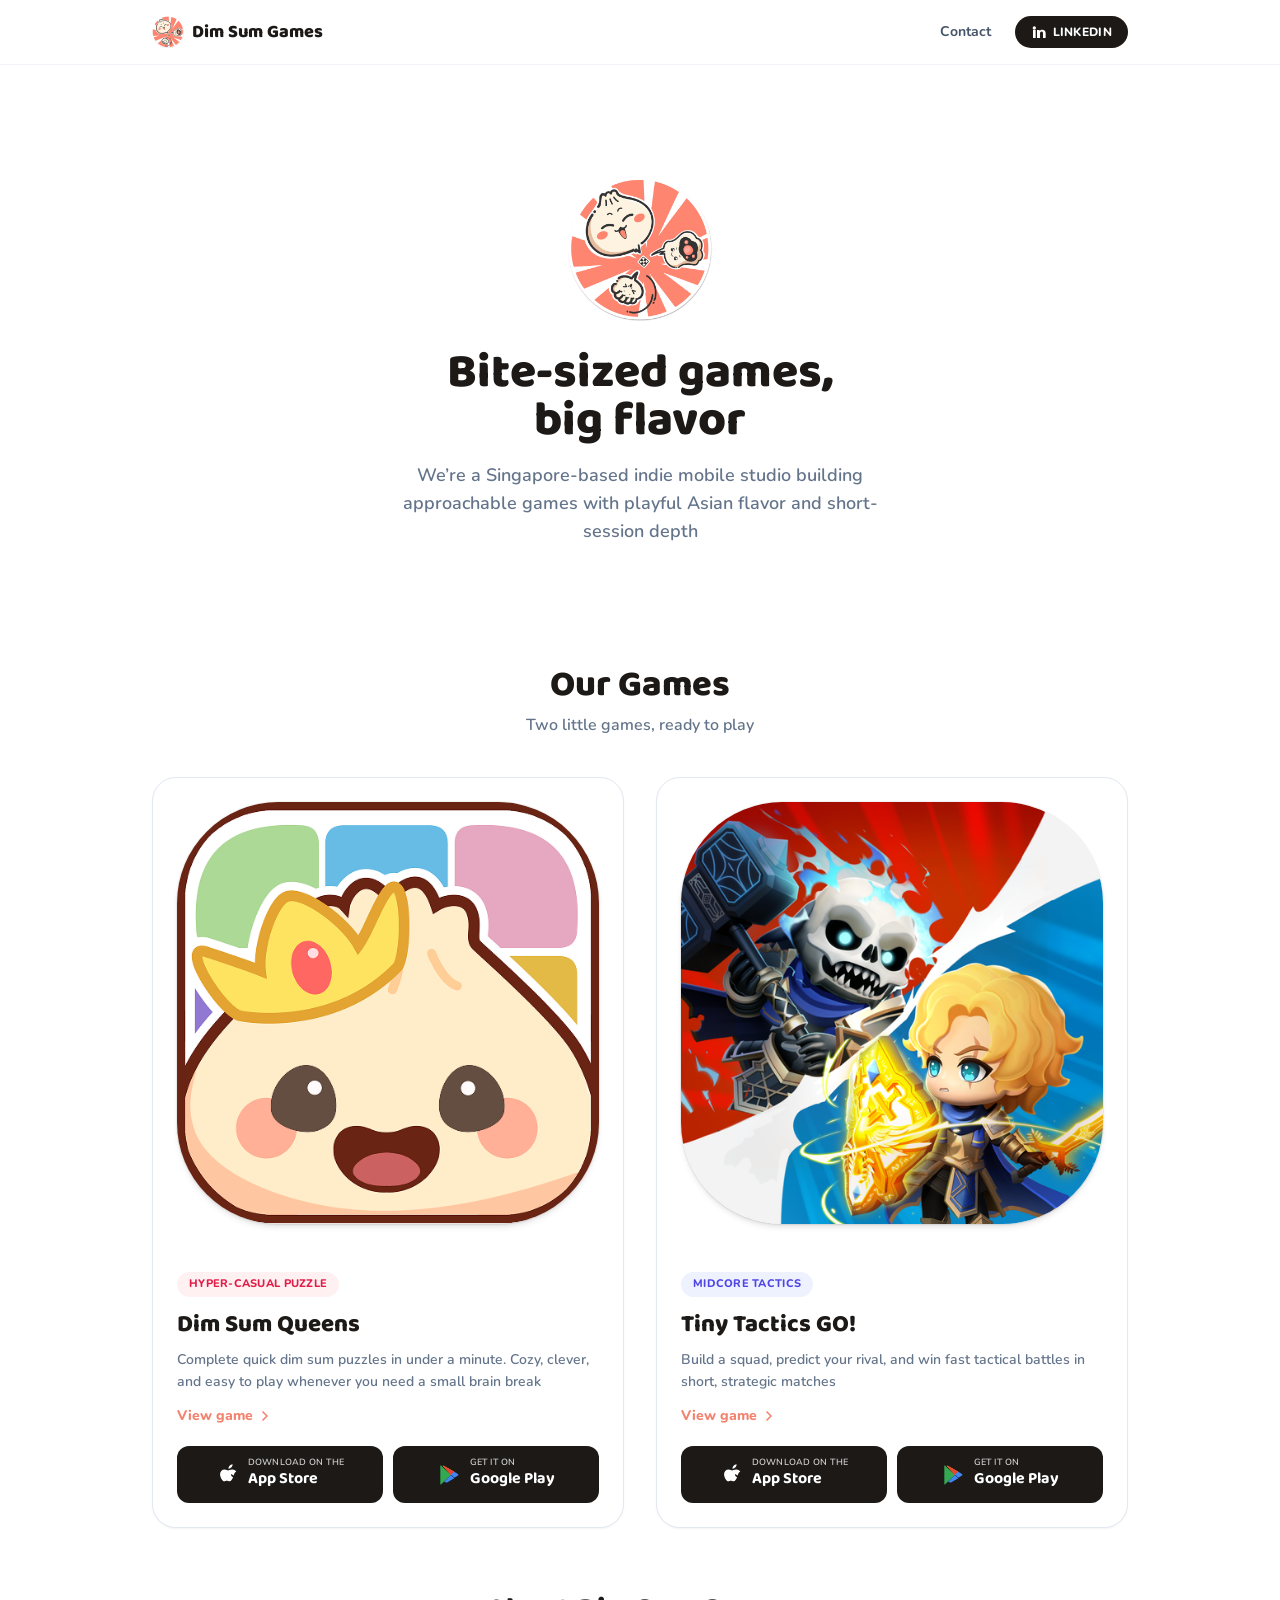
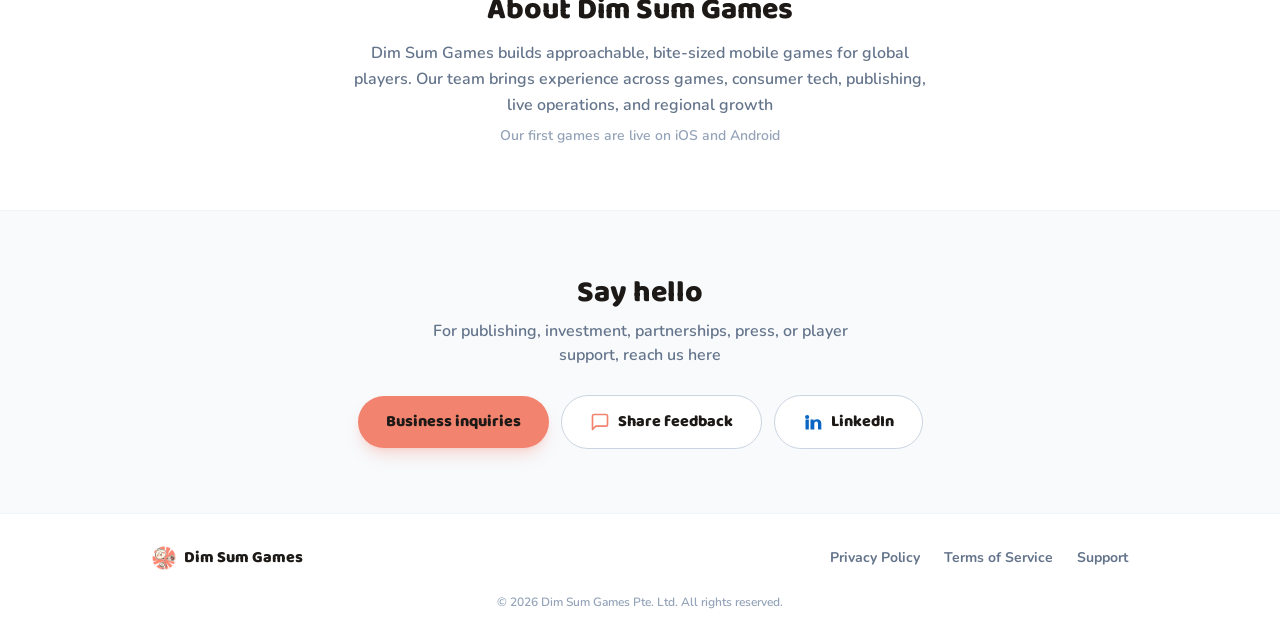
==== commit 02493d6c: "Add Tiny Tactics GO! product page; remove em dashes site-wide - New /tiny-tactics-go page mirroring " ====
--- a/index.html
+++ b/index.html
@@ -77,7 +77,7 @@
 
         <!-- Dim Sum Queens -->
         <article class="flex flex-col overflow-hidden rounded-3xl border border-slate-200 bg-white shadow-sm transition-shadow hover:shadow-md">
-          <a href="/dim-sum-queens" aria-label="Dim Sum Queens — view game" class="flex aspect-square items-center justify-center p-6">
+          <a href="/dim-sum-queens" aria-label="View Dim Sum Queens" class="flex aspect-square items-center justify-center p-6">
             <img src="assets/dsq-icon.png" alt="Dim Sum Queens app icon" width="512" height="512" class="h-full w-full rounded-[24%] object-cover shadow-md ring-1 ring-black/5" />
           </a>
 
@@ -113,16 +113,21 @@
 
         <!-- Tiny Tactics GO! -->
         <article class="flex flex-col overflow-hidden rounded-3xl border border-slate-200 bg-white shadow-sm transition-shadow hover:shadow-md">
-          <div class="flex aspect-square items-center justify-center p-6">
+          <a href="/tiny-tactics-go" aria-label="View Tiny Tactics GO!" class="flex aspect-square items-center justify-center p-6">
             <img src="assets/ttg-icon.png" alt="Tiny Tactics GO! app icon" width="512" height="512" class="h-full w-full rounded-[24%] object-cover shadow-md ring-1 ring-black/5" />
-          </div>
+          </a>
 
           <div class="flex flex-1 flex-col p-6">
             <span class="self-start rounded-full bg-indigo-50 px-3 py-1 text-[11px] font-extrabold uppercase tracking-wide text-indigo-600">Midcore tactics</span>
-            <h3 class="mt-3 font-display text-2xl font-extrabold">Tiny Tactics GO!</h3>
-            <p class="mt-2 flex-1 text-sm font-semibold leading-relaxed text-slate-500">
+            <h3 class="mt-3 font-display text-2xl font-extrabold"><a href="/tiny-tactics-go" class="transition-colors hover:text-coral">Tiny Tactics GO!</a></h3>
+            <p class="mt-2 text-sm font-semibold leading-relaxed text-slate-500">
               Build a squad, predict your rival, and win fast tactical battles in short, strategic matches
             </p>
+            <a href="/tiny-tactics-go" class="mt-3 inline-flex items-center gap-1 self-start text-sm font-extrabold text-coral hover:underline">
+              View game
+              <svg viewBox="0 0 24 24" class="h-4 w-4" fill="none" stroke="currentColor" stroke-width="2.5" stroke-linecap="round" stroke-linejoin="round"><path d="M9 6l6 6-6 6"/></svg>
+            </a>
+            <div class="flex-1"></div>
             <div class="mt-5 grid gap-2.5 sm:grid-cols-2">
               <a href="https://apps.apple.com/us/app/tiny-tactics-go/id6596766642" target="_blank" rel="noopener" class="flex items-center justify-center gap-2 rounded-xl bg-ink px-4 py-3 text-white transition-opacity hover:opacity-90">
                 <svg viewBox="0 0 384 512" class="h-6 w-6" fill="currentColor"><path d="M318.7 268.7c-.2-36.7 16.4-64.4 50-84.8-18.8-26.9-47.2-41.7-84.7-44.6-35.5-2.8-74.3 20.7-88.5 20.7-15 0-49.4-19.7-76.4-19.7C71.6 142.2 23 174.2 23 239.1c0 19.2 3.5 39 10.5 59.4 9.4 26.9 43.3 92.8 78.7 91.7 18.5-.4 31.6-13.1 55.7-13.1 23.4 0 35.5 13.1 56.4 13.1 35.7-.5 66.4-60.4 75.3-87.4-47.7-22.5-46.6-65.9-46.6-67.2zm-52.2-176.2c25.2-29.9 22.9-57.1 22.2-67-22.3 1.3-48.1 15.2-62.8 32.3-16.2 18.3-25.7 41-23.7 65.9 24.1 1.9 46.1-10.5 64.3-31.2z"/></svg>
--- a/styles.css
+++ b/styles.css
@@ -1 +1 @@
-*,:after,:before{--tw-border-spacing-x:0;--tw-border-spacing-y:0;--tw-translate-x:0;--tw-translate-y:0;--tw-rotate:0;--tw-skew-x:0;--tw-skew-y:0;--tw-scale-x:1;--tw-scale-y:1;--tw-pan-x: ;--tw-pan-y: ;--tw-pinch-zoom: ;--tw-scroll-snap-strictness:proximity;--tw-gradient-from-position: ;--tw-gradient-via-position: ;--tw-gradient-to-position: ;--tw-ordinal: ;--tw-slashed-zero: ;--tw-numeric-figure: ;--tw-numeric-spacing: ;--tw-numeric-fraction: ;--tw-ring-inset: ;--tw-ring-offset-width:0px;--tw-ring-offset-color:#fff;--tw-ring-color:rgba(59,130,246,.5);--tw-ring-offset-shadow:0 0 #0000;--tw-ring-shadow:0 0 #0000;--tw-shadow:0 0 #0000;--tw-shadow-colored:0 0 #0000;--tw-blur: ;--tw-brightness: ;--tw-contrast: ;--tw-grayscale: ;--tw-hue-rotate: ;--tw-invert: ;--tw-saturate: ;--tw-sepia: ;--tw-drop-shadow: ;--tw-backdrop-blur: ;--tw-backdrop-brightness: ;--tw-backdrop-contrast: ;--tw-backdrop-grayscale: ;--tw-backdrop-hue-rotate: ;--tw-backdrop-invert: ;--tw-backdrop-opacity: ;--tw-backdrop-saturate: ;--tw-backdrop-sepia: ;--tw-contain-size: ;--tw-contain-layout: ;--tw-contain-paint: ;--tw-contain-style: }::backdrop{--tw-border-spacing-x:0;--tw-border-spacing-y:0;--tw-translate-x:0;--tw-translate-y:0;--tw-rotate:0;--tw-skew-x:0;--tw-skew-y:0;--tw-scale-x:1;--tw-scale-y:1;--tw-pan-x: ;--tw-pan-y: ;--tw-pinch-zoom: ;--tw-scroll-snap-strictness:proximity;--tw-gradient-from-position: ;--tw-gradient-via-position: ;--tw-gradient-to-position: ;--tw-ordinal: ;--tw-slashed-zero: ;--tw-numeric-figure: ;--tw-numeric-spacing: ;--tw-numeric-fraction: ;--tw-ring-inset: ;--tw-ring-offset-width:0px;--tw-ring-offset-color:#fff;--tw-ring-color:rgba(59,130,246,.5);--tw-ring-offset-shadow:0 0 #0000;--tw-ring-shadow:0 0 #0000;--tw-shadow:0 0 #0000;--tw-shadow-colored:0 0 #0000;--tw-blur: ;--tw-brightness: ;--tw-contrast: ;--tw-grayscale: ;--tw-hue-rotate: ;--tw-invert: ;--tw-saturate: ;--tw-sepia: ;--tw-drop-shadow: ;--tw-backdrop-blur: ;--tw-backdrop-brightness: ;--tw-backdrop-contrast: ;--tw-backdrop-grayscale: ;--tw-backdrop-hue-rotate: ;--tw-backdrop-invert: ;--tw-backdrop-opacity: ;--tw-backdrop-saturate: ;--tw-backdrop-sepia: ;--tw-contain-size: ;--tw-contain-layout: ;--tw-contain-paint: ;--tw-contain-style: }/*! tailwindcss v3.4.17 | MIT License | https://tailwindcss.com*/*,:after,:before{border:0 solid #e5e7eb;box-sizing:border-box}:after,:before{--tw-content:""}:host,html{line-height:1.5;-webkit-text-size-adjust:100%;font-family:ui-sans-serif,system-ui,sans-serif,Apple Color Emoji,Segoe UI Emoji,Segoe UI Symbol,Noto Color Emoji;font-feature-settings:normal;font-variation-settings:normal;-moz-tab-size:4;-o-tab-size:4;tab-size:4;-webkit-tap-highlight-color:transparent}body{line-height:inherit;margin:0}hr{border-top-width:1px;color:inherit;height:0}abbr:where([title]){-webkit-text-decoration:underline dotted;text-decoration:underline dotted}h1,h2,h3,h4,h5,h6{font-size:inherit;font-weight:inherit}a{color:inherit;text-decoration:inherit}b,strong{font-weight:bolder}code,kbd,pre,samp{font-family:ui-monospace,SFMono-Regular,Menlo,Monaco,Consolas,Liberation Mono,Courier New,monospace;font-feature-settings:normal;font-size:1em;font-variation-settings:normal}small{font-size:80%}sub,sup{font-size:75%;line-height:0;position:relative;vertical-align:baseline}sub{bottom:-.25em}sup{top:-.5em}table{border-collapse:collapse;border-color:inherit;text-indent:0}button,input,optgroup,select,textarea{color:inherit;font-family:inherit;font-feature-settings:inherit;font-size:100%;font-variation-settings:inherit;font-weight:inherit;letter-spacing:inherit;line-height:inherit;margin:0;padding:0}button,select{text-transform:none}button,input:where([type=button]),input:where([type=reset]),input:where([type=submit]){-webkit-appearance:button;background-color:transparent;background-image:none}:-moz-focusring{outline:auto}:-moz-ui-invalid{box-shadow:none}progress{vertical-align:baseline}::-webkit-inner-spin-button,::-webkit-outer-spin-button{height:auto}[type=search]{-webkit-appearance:textfield;outline-offset:-2px}::-webkit-search-decoration{-webkit-appearance:none}::-webkit-file-upload-button{-webkit-appearance:button;font:inherit}summary{display:list-item}blockquote,dd,dl,figure,h1,h2,h3,h4,h5,h6,hr,p,pre{margin:0}fieldset{margin:0}fieldset,legend{padding:0}menu,ol,ul{list-style:none;margin:0;padding:0}dialog{padding:0}textarea{resize:vertical}input::-moz-placeholder,textarea::-moz-placeholder{color:#9ca3af;opacity:1}input::placeholder,textarea::placeholder{color:#9ca3af;opacity:1}[role=button],button{cursor:pointer}:disabled{cursor:default}audio,canvas,embed,iframe,img,object,svg,video{display:block;vertical-align:middle}img,video{height:auto;max-width:100%}[hidden]:where(:not([hidden=until-found])){display:none}.static{position:static}.absolute{position:absolute}.sticky{position:sticky}.top-0{top:0}.z-50{z-index:50}.mx-auto{margin-left:auto;margin-right:auto}.mt-1{margin-top:.25rem}.mt-10{margin-top:2.5rem}.mt-2{margin-top:.5rem}.mt-3{margin-top:.75rem}.mt-4{margin-top:1rem}.mt-5{margin-top:1.25rem}.mt-6{margin-top:1.5rem}.mt-7{margin-top:1.75rem}.mt-8{margin-top:2rem}.block{display:block}.inline-block{display:inline-block}.flex{display:flex}.inline-flex{display:inline-flex}.grid{display:grid}.hidden{display:none}.aspect-square{aspect-ratio:1/1}.h-16{height:4rem}.h-24{height:6rem}.h-32{height:8rem}.h-4{height:1rem}.h-5{height:1.25rem}.h-6{height:1.5rem}.h-8{height:2rem}.h-full{height:100%}.w-24{width:6rem}.w-32{width:8rem}.w-4{width:1rem}.w-44{width:11rem}.w-5{width:1.25rem}.w-56{width:14rem}.w-6{width:1.5rem}.w-64{width:16rem}.w-8{width:2rem}.w-full{width:100%}.max-w-2xl{max-width:42rem}.max-w-3xl{max-width:48rem}.max-w-5xl{max-width:64rem}.max-w-lg{max-width:32rem}.max-w-md{max-width:28rem}.max-w-sm{max-width:24rem}.max-w-xl{max-width:36rem}.flex-1{flex:1 1 0%}.shrink-0{flex-shrink:0}.snap-x{scroll-snap-type:x var(--tw-scroll-snap-strictness)}.snap-mandatory{--tw-scroll-snap-strictness:mandatory}.snap-center{scroll-snap-align:center}.scroll-mt-20{scroll-margin-top:5rem}.flex-col{flex-direction:column}.flex-wrap{flex-wrap:wrap}.items-center{align-items:center}.justify-center{justify-content:center}.justify-between{justify-content:space-between}.gap-1{gap:.25rem}.gap-1\.5{gap:.375rem}.gap-10{gap:2.5rem}.gap-2{gap:.5rem}.gap-2\.5{gap:.625rem}.gap-3{gap:.75rem}.gap-4{gap:1rem}.gap-6{gap:1.5rem}.gap-8{gap:2rem}.gap-x-6{-moz-column-gap:1.5rem;column-gap:1.5rem}.gap-y-2{row-gap:.5rem}.self-start{align-self:flex-start}.overflow-hidden{overflow:hidden}.overflow-x-auto{overflow-x:auto}.scroll-smooth{scroll-behavior:smooth}.rounded-2xl{border-radius:1rem}.rounded-3xl{border-radius:1.5rem}.rounded-\[24\%\]{border-radius:24%}.rounded-full{border-radius:9999px}.rounded-xl{border-radius:.75rem}.border{border-width:1px}.border-y{border-top-width:1px}.border-b,.border-y{border-bottom-width:1px}.border-t{border-top-width:1px}.border-rose-100{--tw-border-opacity:1;border-color:rgb(255 228 230/var(--tw-border-opacity,1))}.border-slate-100{--tw-border-opacity:1;border-color:rgb(241 245 249/var(--tw-border-opacity,1))}.border-slate-200{--tw-border-opacity:1;border-color:rgb(226 232 240/var(--tw-border-opacity,1))}.border-slate-300{--tw-border-opacity:1;border-color:rgb(203 213 225/var(--tw-border-opacity,1))}.bg-coral{--tw-bg-opacity:1;background-color:rgb(242 131 111/var(--tw-bg-opacity,1))}.bg-indigo-50{--tw-bg-opacity:1;background-color:rgb(238 242 255/var(--tw-bg-opacity,1))}.bg-ink{--tw-bg-opacity:1;background-color:rgb(28 25 23/var(--tw-bg-opacity,1))}.bg-rose-50{--tw-bg-opacity:1;background-color:rgb(255 241 242/var(--tw-bg-opacity,1))}.bg-rose-50\/50{background-color:rgba(255,241,242,.5)}.bg-slate-50{--tw-bg-opacity:1;background-color:rgb(248 250 252/var(--tw-bg-opacity,1))}.bg-white{--tw-bg-opacity:1;background-color:rgb(255 255 255/var(--tw-bg-opacity,1))}.bg-white\/90{background-color:hsla(0,0%,100%,.9)}.bg-gradient-to-br{background-image:linear-gradient(to bottom right,var(--tw-gradient-stops))}.from-rose-400{--tw-gradient-from:#fb7185 var(--tw-gradient-from-position);--tw-gradient-to:rgba(251,113,133,0) var(--tw-gradient-to-position);--tw-gradient-stops:var(--tw-gradient-from),var(--tw-gradient-to)}.to-amber-400{--tw-gradient-to:#fbbf24 var(--tw-gradient-to-position)}.object-cover{-o-object-fit:cover;object-fit:cover}.p-5{padding:1.25rem}.p-6{padding:1.5rem}.px-3{padding-left:.75rem;padding-right:.75rem}.px-4{padding-left:1rem;padding-right:1rem}.px-6{padding-left:1.5rem;padding-right:1.5rem}.px-7{padding-left:1.75rem;padding-right:1.75rem}.py-1{padding-bottom:.25rem;padding-top:.25rem}.py-10{padding-bottom:2.5rem;padding-top:2.5rem}.py-12{padding-bottom:3rem;padding-top:3rem}.py-14{padding-bottom:3.5rem;padding-top:3.5rem}.py-16{padding-bottom:4rem;padding-top:4rem}.py-2{padding-bottom:.5rem;padding-top:.5rem}.py-24{padding-bottom:6rem;padding-top:6rem}.py-3{padding-bottom:.75rem;padding-top:.75rem}.py-3\.5{padding-bottom:.875rem;padding-top:.875rem}.py-8{padding-bottom:2rem;padding-top:2rem}.pb-14{padding-bottom:3.5rem}.pb-16{padding-bottom:4rem}.pb-4{padding-bottom:1rem}.pt-20{padding-top:5rem}.pt-6{padding-top:1.5rem}.text-left{text-align:left}.text-center{text-align:center}.font-body{font-family:Nunito,system-ui,sans-serif}.font-display{font-family:Baloo\ 2,system-ui,sans-serif}.text-2xl{font-size:1.5rem;line-height:2rem}.text-3xl{font-size:1.875rem;line-height:2.25rem}.text-4xl{font-size:2.25rem;line-height:2.5rem}.text-6xl{font-size:3.75rem;line-height:1}.text-\[11px\]{font-size:11px}.text-\[15px\]{font-size:15px}.text-\[9px\]{font-size:9px}.text-base{font-size:1rem;line-height:1.5rem}.text-lg{font-size:1.125rem;line-height:1.75rem}.text-sm{font-size:.875rem;line-height:1.25rem}.text-xs{font-size:.75rem;line-height:1rem}.font-bold{font-weight:700}.font-extrabold{font-weight:800}.font-semibold{font-weight:600}.uppercase{text-transform:uppercase}.leading-none{line-height:1}.leading-relaxed{line-height:1.625}.leading-tight{line-height:1.25}.tracking-wide{letter-spacing:.025em}.text-\[\#0A66C2\]{--tw-text-opacity:1;color:rgb(10 102 194/var(--tw-text-opacity,1))}.text-coral{--tw-text-opacity:1;color:rgb(242 131 111/var(--tw-text-opacity,1))}.text-indigo-600{--tw-text-opacity:1;color:rgb(79 70 229/var(--tw-text-opacity,1))}.text-ink{--tw-text-opacity:1;color:rgb(28 25 23/var(--tw-text-opacity,1))}.text-rose-600{--tw-text-opacity:1;color:rgb(225 29 72/var(--tw-text-opacity,1))}.text-slate-400{--tw-text-opacity:1;color:rgb(148 163 184/var(--tw-text-opacity,1))}.text-slate-500{--tw-text-opacity:1;color:rgb(100 116 139/var(--tw-text-opacity,1))}.text-slate-600{--tw-text-opacity:1;color:rgb(71 85 105/var(--tw-text-opacity,1))}.text-white{--tw-text-opacity:1;color:rgb(255 255 255/var(--tw-text-opacity,1))}.text-white\/90{color:hsla(0,0%,100%,.9)}.underline{text-decoration-line:underline}.antialiased{-webkit-font-smoothing:antialiased;-moz-osx-font-smoothing:grayscale}.opacity-80{opacity:.8}.shadow-lg{--tw-shadow:0 10px 15px -3px rgba(0,0,0,.1),0 4px 6px -4px rgba(0,0,0,.1);--tw-shadow-colored:0 10px 15px -3px var(--tw-shadow-color),0 4px 6px -4px var(--tw-shadow-color)}.shadow-lg,.shadow-md{box-shadow:var(--tw-ring-offset-shadow,0 0 #0000),var(--tw-ring-shadow,0 0 #0000),var(--tw-shadow)}.shadow-md{--tw-shadow:0 4px 6px -1px rgba(0,0,0,.1),0 2px 4px -2px rgba(0,0,0,.1);--tw-shadow-colored:0 4px 6px -1px var(--tw-shadow-color),0 2px 4px -2px var(--tw-shadow-color)}.shadow-sm{--tw-shadow:0 1px 2px 0 rgba(0,0,0,.05);--tw-shadow-colored:0 1px 2px 0 var(--tw-shadow-color);box-shadow:var(--tw-ring-offset-shadow,0 0 #0000),var(--tw-ring-shadow,0 0 #0000),var(--tw-shadow)}.shadow-coral\/25{--tw-shadow-color:hsla(9,83%,69%,.25);--tw-shadow:var(--tw-shadow-colored)}.shadow-rose-200{--tw-shadow-color:#fecdd3;--tw-shadow:var(--tw-shadow-colored)}.ring-1{--tw-ring-offset-shadow:var(--tw-ring-inset) 0 0 0 var(--tw-ring-offset-width) var(--tw-ring-offset-color);--tw-ring-shadow:var(--tw-ring-inset) 0 0 0 calc(1px + var(--tw-ring-offset-width)) var(--tw-ring-color);box-shadow:var(--tw-ring-offset-shadow),var(--tw-ring-shadow),var(--tw-shadow,0 0 #0000)}.ring-black\/5{--tw-ring-color:rgba(0,0,0,.05)}.ring-rose-100{--tw-ring-opacity:1;--tw-ring-color:rgb(255 228 230/var(--tw-ring-opacity,1))}.ring-slate-200{--tw-ring-opacity:1;--tw-ring-color:rgb(226 232 240/var(--tw-ring-opacity,1))}.drop-shadow-2xl{--tw-drop-shadow:drop-shadow(0 25px 25px rgba(0,0,0,.15));filter:var(--tw-blur) var(--tw-brightness) var(--tw-contrast) var(--tw-grayscale) var(--tw-hue-rotate) var(--tw-invert) var(--tw-saturate) var(--tw-sepia) var(--tw-drop-shadow)}.backdrop-blur{--tw-backdrop-blur:blur(8px);-webkit-backdrop-filter:var(--tw-backdrop-blur) var(--tw-backdrop-brightness) var(--tw-backdrop-contrast) var(--tw-backdrop-grayscale) var(--tw-backdrop-hue-rotate) var(--tw-backdrop-invert) var(--tw-backdrop-opacity) var(--tw-backdrop-saturate) var(--tw-backdrop-sepia);backdrop-filter:var(--tw-backdrop-blur) var(--tw-backdrop-brightness) var(--tw-backdrop-contrast) var(--tw-backdrop-grayscale) var(--tw-backdrop-hue-rotate) var(--tw-backdrop-invert) var(--tw-backdrop-opacity) var(--tw-backdrop-saturate) var(--tw-backdrop-sepia)}.transition{transition-duration:.15s;transition-property:color,background-color,border-color,text-decoration-color,fill,stroke,opacity,box-shadow,transform,filter,-webkit-backdrop-filter;transition-property:color,background-color,border-color,text-decoration-color,fill,stroke,opacity,box-shadow,transform,filter,backdrop-filter;transition-property:color,background-color,border-color,text-decoration-color,fill,stroke,opacity,box-shadow,transform,filter,backdrop-filter,-webkit-backdrop-filter;transition-timing-function:cubic-bezier(.4,0,.2,1)}.transition-colors{transition-duration:.15s;transition-property:color,background-color,border-color,text-decoration-color,fill,stroke;transition-timing-function:cubic-bezier(.4,0,.2,1)}.transition-opacity{transition-duration:.15s;transition-property:opacity;transition-timing-function:cubic-bezier(.4,0,.2,1)}.transition-shadow{transition-duration:.15s;transition-property:box-shadow;transition-timing-function:cubic-bezier(.4,0,.2,1)}.hover\:bg-slate-50:hover{--tw-bg-opacity:1;background-color:rgb(248 250 252/var(--tw-bg-opacity,1))}.hover\:text-coral:hover{--tw-text-opacity:1;color:rgb(242 131 111/var(--tw-text-opacity,1))}.hover\:underline:hover{text-decoration-line:underline}.hover\:opacity-90:hover{opacity:.9}.hover\:shadow-md:hover{--tw-shadow:0 4px 6px -1px rgba(0,0,0,.1),0 2px 4px -2px rgba(0,0,0,.1);--tw-shadow-colored:0 4px 6px -1px var(--tw-shadow-color),0 2px 4px -2px var(--tw-shadow-color);box-shadow:var(--tw-ring-offset-shadow,0 0 #0000),var(--tw-ring-shadow,0 0 #0000),var(--tw-shadow)}.hover\:brightness-105:hover{--tw-brightness:brightness(1.05);filter:var(--tw-blur) var(--tw-brightness) var(--tw-contrast) var(--tw-grayscale) var(--tw-hue-rotate) var(--tw-invert) var(--tw-saturate) var(--tw-sepia) var(--tw-drop-shadow)}.active\:scale-95:active{--tw-scale-x:.95;--tw-scale-y:.95;transform:translate(var(--tw-translate-x),var(--tw-translate-y)) rotate(var(--tw-rotate)) skewX(var(--tw-skew-x)) skewY(var(--tw-skew-y)) scaleX(var(--tw-scale-x)) scaleY(var(--tw-scale-y))}@media (min-width:640px){.sm\:block{display:block}.sm\:inline{display:inline}.sm\:h-36{height:9rem}.sm\:w-36{width:9rem}.sm\:w-52{width:13rem}.sm\:w-64{width:16rem}.sm\:w-72{width:18rem}.sm\:w-auto{width:auto}.sm\:grid-cols-2{grid-template-columns:repeat(2,minmax(0,1fr))}.sm\:flex-row{flex-direction:row}.sm\:flex-wrap{flex-wrap:wrap}.sm\:justify-between{justify-content:space-between}.sm\:px-12{padding-left:3rem;padding-right:3rem}.sm\:py-14{padding-bottom:3.5rem;padding-top:3.5rem}.sm\:py-16{padding-bottom:4rem;padding-top:4rem}.sm\:py-32{padding-bottom:8rem;padding-top:8rem}.sm\:pt-28{padding-top:7rem}.sm\:text-3xl{font-size:1.875rem;line-height:2.25rem}.sm\:text-4xl{font-size:2.25rem;line-height:2.5rem}.sm\:text-5xl{font-size:3rem;line-height:1}}@media (min-width:768px){.md\:grid-cols-2{grid-template-columns:repeat(2,minmax(0,1fr))}}@media (min-width:1024px){.lg\:mx-0{margin-left:0;margin-right:0}.lg\:grid-cols-2{grid-template-columns:repeat(2,minmax(0,1fr))}.lg\:grid-cols-4{grid-template-columns:repeat(4,minmax(0,1fr))}.lg\:justify-start{justify-content:flex-start}.lg\:text-left{text-align:left}}+*,:after,:before{--tw-border-spacing-x:0;--tw-border-spacing-y:0;--tw-translate-x:0;--tw-translate-y:0;--tw-rotate:0;--tw-skew-x:0;--tw-skew-y:0;--tw-scale-x:1;--tw-scale-y:1;--tw-pan-x: ;--tw-pan-y: ;--tw-pinch-zoom: ;--tw-scroll-snap-strictness:proximity;--tw-gradient-from-position: ;--tw-gradient-via-position: ;--tw-gradient-to-position: ;--tw-ordinal: ;--tw-slashed-zero: ;--tw-numeric-figure: ;--tw-numeric-spacing: ;--tw-numeric-fraction: ;--tw-ring-inset: ;--tw-ring-offset-width:0px;--tw-ring-offset-color:#fff;--tw-ring-color:rgba(59,130,246,.5);--tw-ring-offset-shadow:0 0 #0000;--tw-ring-shadow:0 0 #0000;--tw-shadow:0 0 #0000;--tw-shadow-colored:0 0 #0000;--tw-blur: ;--tw-brightness: ;--tw-contrast: ;--tw-grayscale: ;--tw-hue-rotate: ;--tw-invert: ;--tw-saturate: ;--tw-sepia: ;--tw-drop-shadow: ;--tw-backdrop-blur: ;--tw-backdrop-brightness: ;--tw-backdrop-contrast: ;--tw-backdrop-grayscale: ;--tw-backdrop-hue-rotate: ;--tw-backdrop-invert: ;--tw-backdrop-opacity: ;--tw-backdrop-saturate: ;--tw-backdrop-sepia: ;--tw-contain-size: ;--tw-contain-layout: ;--tw-contain-paint: ;--tw-contain-style: }::backdrop{--tw-border-spacing-x:0;--tw-border-spacing-y:0;--tw-translate-x:0;--tw-translate-y:0;--tw-rotate:0;--tw-skew-x:0;--tw-skew-y:0;--tw-scale-x:1;--tw-scale-y:1;--tw-pan-x: ;--tw-pan-y: ;--tw-pinch-zoom: ;--tw-scroll-snap-strictness:proximity;--tw-gradient-from-position: ;--tw-gradient-via-position: ;--tw-gradient-to-position: ;--tw-ordinal: ;--tw-slashed-zero: ;--tw-numeric-figure: ;--tw-numeric-spacing: ;--tw-numeric-fraction: ;--tw-ring-inset: ;--tw-ring-offset-width:0px;--tw-ring-offset-color:#fff;--tw-ring-color:rgba(59,130,246,.5);--tw-ring-offset-shadow:0 0 #0000;--tw-ring-shadow:0 0 #0000;--tw-shadow:0 0 #0000;--tw-shadow-colored:0 0 #0000;--tw-blur: ;--tw-brightness: ;--tw-contrast: ;--tw-grayscale: ;--tw-hue-rotate: ;--tw-invert: ;--tw-saturate: ;--tw-sepia: ;--tw-drop-shadow: ;--tw-backdrop-blur: ;--tw-backdrop-brightness: ;--tw-backdrop-contrast: ;--tw-backdrop-grayscale: ;--tw-backdrop-hue-rotate: ;--tw-backdrop-invert: ;--tw-backdrop-opacity: ;--tw-backdrop-saturate: ;--tw-backdrop-sepia: ;--tw-contain-size: ;--tw-contain-layout: ;--tw-contain-paint: ;--tw-contain-style: }/*! tailwindcss v3.4.17 | MIT License | https://tailwindcss.com*/*,:after,:before{border:0 solid #e5e7eb;box-sizing:border-box}:after,:before{--tw-content:""}:host,html{line-height:1.5;-webkit-text-size-adjust:100%;font-family:ui-sans-serif,system-ui,sans-serif,Apple Color Emoji,Segoe UI Emoji,Segoe UI Symbol,Noto Color Emoji;font-feature-settings:normal;font-variation-settings:normal;-moz-tab-size:4;-o-tab-size:4;tab-size:4;-webkit-tap-highlight-color:transparent}body{line-height:inherit;margin:0}hr{border-top-width:1px;color:inherit;height:0}abbr:where([title]){-webkit-text-decoration:underline dotted;text-decoration:underline dotted}h1,h2,h3,h4,h5,h6{font-size:inherit;font-weight:inherit}a{color:inherit;text-decoration:inherit}b,strong{font-weight:bolder}code,kbd,pre,samp{font-family:ui-monospace,SFMono-Regular,Menlo,Monaco,Consolas,Liberation Mono,Courier New,monospace;font-feature-settings:normal;font-size:1em;font-variation-settings:normal}small{font-size:80%}sub,sup{font-size:75%;line-height:0;position:relative;vertical-align:baseline}sub{bottom:-.25em}sup{top:-.5em}table{border-collapse:collapse;border-color:inherit;text-indent:0}button,input,optgroup,select,textarea{color:inherit;font-family:inherit;font-feature-settings:inherit;font-size:100%;font-variation-settings:inherit;font-weight:inherit;letter-spacing:inherit;line-height:inherit;margin:0;padding:0}button,select{text-transform:none}button,input:where([type=button]),input:where([type=reset]),input:where([type=submit]){-webkit-appearance:button;background-color:transparent;background-image:none}:-moz-focusring{outline:auto}:-moz-ui-invalid{box-shadow:none}progress{vertical-align:baseline}::-webkit-inner-spin-button,::-webkit-outer-spin-button{height:auto}[type=search]{-webkit-appearance:textfield;outline-offset:-2px}::-webkit-search-decoration{-webkit-appearance:none}::-webkit-file-upload-button{-webkit-appearance:button;font:inherit}summary{display:list-item}blockquote,dd,dl,figure,h1,h2,h3,h4,h5,h6,hr,p,pre{margin:0}fieldset{margin:0}fieldset,legend{padding:0}menu,ol,ul{list-style:none;margin:0;padding:0}dialog{padding:0}textarea{resize:vertical}input::-moz-placeholder,textarea::-moz-placeholder{color:#9ca3af;opacity:1}input::placeholder,textarea::placeholder{color:#9ca3af;opacity:1}[role=button],button{cursor:pointer}:disabled{cursor:default}audio,canvas,embed,iframe,img,object,svg,video{display:block;vertical-align:middle}img,video{height:auto;max-width:100%}[hidden]:where(:not([hidden=until-found])){display:none}.static{position:static}.absolute{position:absolute}.sticky{position:sticky}.top-0{top:0}.z-50{z-index:50}.mx-auto{margin-left:auto;margin-right:auto}.mt-1{margin-top:.25rem}.mt-10{margin-top:2.5rem}.mt-2{margin-top:.5rem}.mt-3{margin-top:.75rem}.mt-4{margin-top:1rem}.mt-5{margin-top:1.25rem}.mt-6{margin-top:1.5rem}.mt-7{margin-top:1.75rem}.mt-8{margin-top:2rem}.block{display:block}.inline-block{display:inline-block}.flex{display:flex}.inline-flex{display:inline-flex}.grid{display:grid}.hidden{display:none}.aspect-square{aspect-ratio:1/1}.h-16{height:4rem}.h-24{height:6rem}.h-32{height:8rem}.h-4{height:1rem}.h-5{height:1.25rem}.h-6{height:1.5rem}.h-8{height:2rem}.h-full{height:100%}.w-24{width:6rem}.w-32{width:8rem}.w-4{width:1rem}.w-44{width:11rem}.w-5{width:1.25rem}.w-56{width:14rem}.w-6{width:1.5rem}.w-64{width:16rem}.w-8{width:2rem}.w-full{width:100%}.max-w-2xl{max-width:42rem}.max-w-3xl{max-width:48rem}.max-w-5xl{max-width:64rem}.max-w-lg{max-width:32rem}.max-w-md{max-width:28rem}.max-w-sm{max-width:24rem}.max-w-xl{max-width:36rem}.flex-1{flex:1 1 0%}.shrink-0{flex-shrink:0}.snap-x{scroll-snap-type:x var(--tw-scroll-snap-strictness)}.snap-mandatory{--tw-scroll-snap-strictness:mandatory}.snap-center{scroll-snap-align:center}.scroll-mt-20{scroll-margin-top:5rem}.flex-col{flex-direction:column}.flex-wrap{flex-wrap:wrap}.items-center{align-items:center}.justify-center{justify-content:center}.justify-between{justify-content:space-between}.gap-1{gap:.25rem}.gap-1\.5{gap:.375rem}.gap-10{gap:2.5rem}.gap-2{gap:.5rem}.gap-2\.5{gap:.625rem}.gap-3{gap:.75rem}.gap-4{gap:1rem}.gap-6{gap:1.5rem}.gap-8{gap:2rem}.gap-x-6{-moz-column-gap:1.5rem;column-gap:1.5rem}.gap-y-2{row-gap:.5rem}.self-start{align-self:flex-start}.overflow-hidden{overflow:hidden}.overflow-x-auto{overflow-x:auto}.scroll-smooth{scroll-behavior:smooth}.rounded-2xl{border-radius:1rem}.rounded-3xl{border-radius:1.5rem}.rounded-\[24\%\]{border-radius:24%}.rounded-\[2rem\]{border-radius:2rem}.rounded-full{border-radius:9999px}.rounded-xl{border-radius:.75rem}.border{border-width:1px}.border-y{border-top-width:1px}.border-b,.border-y{border-bottom-width:1px}.border-t{border-top-width:1px}.border-indigo-100{--tw-border-opacity:1;border-color:rgb(224 231 255/var(--tw-border-opacity,1))}.border-rose-100{--tw-border-opacity:1;border-color:rgb(255 228 230/var(--tw-border-opacity,1))}.border-slate-100{--tw-border-opacity:1;border-color:rgb(241 245 249/var(--tw-border-opacity,1))}.border-slate-200{--tw-border-opacity:1;border-color:rgb(226 232 240/var(--tw-border-opacity,1))}.border-slate-300{--tw-border-opacity:1;border-color:rgb(203 213 225/var(--tw-border-opacity,1))}.bg-coral{--tw-bg-opacity:1;background-color:rgb(242 131 111/var(--tw-bg-opacity,1))}.bg-indigo-50{--tw-bg-opacity:1;background-color:rgb(238 242 255/var(--tw-bg-opacity,1))}.bg-indigo-50\/50{background-color:rgba(238,242,255,.5)}.bg-ink{--tw-bg-opacity:1;background-color:rgb(28 25 23/var(--tw-bg-opacity,1))}.bg-rose-50{--tw-bg-opacity:1;background-color:rgb(255 241 242/var(--tw-bg-opacity,1))}.bg-rose-50\/50{background-color:rgba(255,241,242,.5)}.bg-slate-50{--tw-bg-opacity:1;background-color:rgb(248 250 252/var(--tw-bg-opacity,1))}.bg-white{--tw-bg-opacity:1;background-color:rgb(255 255 255/var(--tw-bg-opacity,1))}.bg-white\/90{background-color:hsla(0,0%,100%,.9)}.bg-gradient-to-br{background-image:linear-gradient(to bottom right,var(--tw-gradient-stops))}.from-indigo-500{--tw-gradient-from:#6366f1 var(--tw-gradient-from-position);--tw-gradient-to:rgba(99,102,241,0) var(--tw-gradient-to-position);--tw-gradient-stops:var(--tw-gradient-from),var(--tw-gradient-to)}.from-rose-400{--tw-gradient-from:#fb7185 var(--tw-gradient-from-position);--tw-gradient-to:rgba(251,113,133,0) var(--tw-gradient-to-position);--tw-gradient-stops:var(--tw-gradient-from),var(--tw-gradient-to)}.to-amber-400{--tw-gradient-to:#fbbf24 var(--tw-gradient-to-position)}.to-violet-600{--tw-gradient-to:#7c3aed var(--tw-gradient-to-position)}.object-cover{-o-object-fit:cover;object-fit:cover}.p-5{padding:1.25rem}.p-6{padding:1.5rem}.px-3{padding-left:.75rem;padding-right:.75rem}.px-4{padding-left:1rem;padding-right:1rem}.px-6{padding-left:1.5rem;padding-right:1.5rem}.px-7{padding-left:1.75rem;padding-right:1.75rem}.py-1{padding-bottom:.25rem;padding-top:.25rem}.py-10{padding-bottom:2.5rem;padding-top:2.5rem}.py-12{padding-bottom:3rem;padding-top:3rem}.py-14{padding-bottom:3.5rem;padding-top:3.5rem}.py-16{padding-bottom:4rem;padding-top:4rem}.py-2{padding-bottom:.5rem;padding-top:.5rem}.py-24{padding-bottom:6rem;padding-top:6rem}.py-3{padding-bottom:.75rem;padding-top:.75rem}.py-3\.5{padding-bottom:.875rem;padding-top:.875rem}.py-8{padding-bottom:2rem;padding-top:2rem}.pb-14{padding-bottom:3.5rem}.pb-16{padding-bottom:4rem}.pb-4{padding-bottom:1rem}.pt-20{padding-top:5rem}.pt-6{padding-top:1.5rem}.text-left{text-align:left}.text-center{text-align:center}.font-body{font-family:Nunito,system-ui,sans-serif}.font-display{font-family:Baloo\ 2,system-ui,sans-serif}.text-2xl{font-size:1.5rem;line-height:2rem}.text-3xl{font-size:1.875rem;line-height:2.25rem}.text-4xl{font-size:2.25rem;line-height:2.5rem}.text-6xl{font-size:3.75rem;line-height:1}.text-\[11px\]{font-size:11px}.text-\[15px\]{font-size:15px}.text-\[9px\]{font-size:9px}.text-base{font-size:1rem;line-height:1.5rem}.text-lg{font-size:1.125rem;line-height:1.75rem}.text-sm{font-size:.875rem;line-height:1.25rem}.text-xs{font-size:.75rem;line-height:1rem}.font-bold{font-weight:700}.font-extrabold{font-weight:800}.font-semibold{font-weight:600}.uppercase{text-transform:uppercase}.leading-none{line-height:1}.leading-relaxed{line-height:1.625}.leading-tight{line-height:1.25}.tracking-wide{letter-spacing:.025em}.text-\[\#0A66C2\]{--tw-text-opacity:1;color:rgb(10 102 194/var(--tw-text-opacity,1))}.text-coral{--tw-text-opacity:1;color:rgb(242 131 111/var(--tw-text-opacity,1))}.text-indigo-600{--tw-text-opacity:1;color:rgb(79 70 229/var(--tw-text-opacity,1))}.text-ink{--tw-text-opacity:1;color:rgb(28 25 23/var(--tw-text-opacity,1))}.text-rose-600{--tw-text-opacity:1;color:rgb(225 29 72/var(--tw-text-opacity,1))}.text-slate-400{--tw-text-opacity:1;color:rgb(148 163 184/var(--tw-text-opacity,1))}.text-slate-500{--tw-text-opacity:1;color:rgb(100 116 139/var(--tw-text-opacity,1))}.text-slate-600{--tw-text-opacity:1;color:rgb(71 85 105/var(--tw-text-opacity,1))}.text-white{--tw-text-opacity:1;color:rgb(255 255 255/var(--tw-text-opacity,1))}.text-white\/90{color:hsla(0,0%,100%,.9)}.underline{text-decoration-line:underline}.antialiased{-webkit-font-smoothing:antialiased;-moz-osx-font-smoothing:grayscale}.opacity-80{opacity:.8}.shadow-2xl{--tw-shadow:0 25px 50px -12px rgba(0,0,0,.25);--tw-shadow-colored:0 25px 50px -12px var(--tw-shadow-color)}.shadow-2xl,.shadow-lg{box-shadow:var(--tw-ring-offset-shadow,0 0 #0000),var(--tw-ring-shadow,0 0 #0000),var(--tw-shadow)}.shadow-lg{--tw-shadow:0 10px 15px -3px rgba(0,0,0,.1),0 4px 6px -4px rgba(0,0,0,.1);--tw-shadow-colored:0 10px 15px -3px var(--tw-shadow-color),0 4px 6px -4px var(--tw-shadow-color)}.shadow-md{--tw-shadow:0 4px 6px -1px rgba(0,0,0,.1),0 2px 4px -2px rgba(0,0,0,.1);--tw-shadow-colored:0 4px 6px -1px var(--tw-shadow-color),0 2px 4px -2px var(--tw-shadow-color)}.shadow-md,.shadow-sm{box-shadow:var(--tw-ring-offset-shadow,0 0 #0000),var(--tw-ring-shadow,0 0 #0000),var(--tw-shadow)}.shadow-sm{--tw-shadow:0 1px 2px 0 rgba(0,0,0,.05);--tw-shadow-colored:0 1px 2px 0 var(--tw-shadow-color)}.shadow-coral\/25{--tw-shadow-color:hsla(9,83%,69%,.25);--tw-shadow:var(--tw-shadow-colored)}.shadow-indigo-200{--tw-shadow-color:#c7d2fe;--tw-shadow:var(--tw-shadow-colored)}.shadow-rose-200{--tw-shadow-color:#fecdd3;--tw-shadow:var(--tw-shadow-colored)}.ring-1{--tw-ring-offset-shadow:var(--tw-ring-inset) 0 0 0 var(--tw-ring-offset-width) var(--tw-ring-offset-color);--tw-ring-shadow:var(--tw-ring-inset) 0 0 0 calc(1px + var(--tw-ring-offset-width)) var(--tw-ring-color);box-shadow:var(--tw-ring-offset-shadow),var(--tw-ring-shadow),var(--tw-shadow,0 0 #0000)}.ring-black\/5{--tw-ring-color:rgba(0,0,0,.05)}.ring-indigo-100{--tw-ring-opacity:1;--tw-ring-color:rgb(224 231 255/var(--tw-ring-opacity,1))}.ring-rose-100{--tw-ring-opacity:1;--tw-ring-color:rgb(255 228 230/var(--tw-ring-opacity,1))}.ring-slate-200{--tw-ring-opacity:1;--tw-ring-color:rgb(226 232 240/var(--tw-ring-opacity,1))}.drop-shadow-2xl{--tw-drop-shadow:drop-shadow(0 25px 25px rgba(0,0,0,.15));filter:var(--tw-blur) var(--tw-brightness) var(--tw-contrast) var(--tw-grayscale) var(--tw-hue-rotate) var(--tw-invert) var(--tw-saturate) var(--tw-sepia) var(--tw-drop-shadow)}.backdrop-blur{--tw-backdrop-blur:blur(8px);-webkit-backdrop-filter:var(--tw-backdrop-blur) var(--tw-backdrop-brightness) var(--tw-backdrop-contrast) var(--tw-backdrop-grayscale) var(--tw-backdrop-hue-rotate) var(--tw-backdrop-invert) var(--tw-backdrop-opacity) var(--tw-backdrop-saturate) var(--tw-backdrop-sepia);backdrop-filter:var(--tw-backdrop-blur) var(--tw-backdrop-brightness) var(--tw-backdrop-contrast) var(--tw-backdrop-grayscale) var(--tw-backdrop-hue-rotate) var(--tw-backdrop-invert) var(--tw-backdrop-opacity) var(--tw-backdrop-saturate) var(--tw-backdrop-sepia)}.transition{transition-duration:.15s;transition-property:color,background-color,border-color,text-decoration-color,fill,stroke,opacity,box-shadow,transform,filter,-webkit-backdrop-filter;transition-property:color,background-color,border-color,text-decoration-color,fill,stroke,opacity,box-shadow,transform,filter,backdrop-filter;transition-property:color,background-color,border-color,text-decoration-color,fill,stroke,opacity,box-shadow,transform,filter,backdrop-filter,-webkit-backdrop-filter;transition-timing-function:cubic-bezier(.4,0,.2,1)}.transition-colors{transition-duration:.15s;transition-property:color,background-color,border-color,text-decoration-color,fill,stroke;transition-timing-function:cubic-bezier(.4,0,.2,1)}.transition-opacity{transition-duration:.15s;transition-property:opacity;transition-timing-function:cubic-bezier(.4,0,.2,1)}.transition-shadow{transition-duration:.15s;transition-property:box-shadow;transition-timing-function:cubic-bezier(.4,0,.2,1)}.hover\:bg-slate-50:hover{--tw-bg-opacity:1;background-color:rgb(248 250 252/var(--tw-bg-opacity,1))}.hover\:text-coral:hover{--tw-text-opacity:1;color:rgb(242 131 111/var(--tw-text-opacity,1))}.hover\:underline:hover{text-decoration-line:underline}.hover\:opacity-90:hover{opacity:.9}.hover\:shadow-md:hover{--tw-shadow:0 4px 6px -1px rgba(0,0,0,.1),0 2px 4px -2px rgba(0,0,0,.1);--tw-shadow-colored:0 4px 6px -1px var(--tw-shadow-color),0 2px 4px -2px var(--tw-shadow-color);box-shadow:var(--tw-ring-offset-shadow,0 0 #0000),var(--tw-ring-shadow,0 0 #0000),var(--tw-shadow)}.hover\:brightness-105:hover{--tw-brightness:brightness(1.05);filter:var(--tw-blur) var(--tw-brightness) var(--tw-contrast) var(--tw-grayscale) var(--tw-hue-rotate) var(--tw-invert) var(--tw-saturate) var(--tw-sepia) var(--tw-drop-shadow)}.active\:scale-95:active{--tw-scale-x:.95;--tw-scale-y:.95;transform:translate(var(--tw-translate-x),var(--tw-translate-y)) rotate(var(--tw-rotate)) skewX(var(--tw-skew-x)) skewY(var(--tw-skew-y)) scaleX(var(--tw-scale-x)) scaleY(var(--tw-scale-y))}@media (min-width:640px){.sm\:block{display:block}.sm\:inline{display:inline}.sm\:h-36{height:9rem}.sm\:w-36{width:9rem}.sm\:w-52{width:13rem}.sm\:w-64{width:16rem}.sm\:w-72{width:18rem}.sm\:w-auto{width:auto}.sm\:grid-cols-2{grid-template-columns:repeat(2,minmax(0,1fr))}.sm\:flex-row{flex-direction:row}.sm\:flex-wrap{flex-wrap:wrap}.sm\:justify-between{justify-content:space-between}.sm\:px-12{padding-left:3rem;padding-right:3rem}.sm\:py-14{padding-bottom:3.5rem;padding-top:3.5rem}.sm\:py-16{padding-bottom:4rem;padding-top:4rem}.sm\:py-32{padding-bottom:8rem;padding-top:8rem}.sm\:pt-28{padding-top:7rem}.sm\:text-3xl{font-size:1.875rem;line-height:2.25rem}.sm\:text-4xl{font-size:2.25rem;line-height:2.5rem}.sm\:text-5xl{font-size:3rem;line-height:1}}@media (min-width:768px){.md\:grid-cols-2{grid-template-columns:repeat(2,minmax(0,1fr))}}@media (min-width:1024px){.lg\:mx-0{margin-left:0;margin-right:0}.lg\:grid-cols-2{grid-template-columns:repeat(2,minmax(0,1fr))}.lg\:grid-cols-4{grid-template-columns:repeat(4,minmax(0,1fr))}.lg\:justify-start{justify-content:flex-start}.lg\:text-left{text-align:left}}
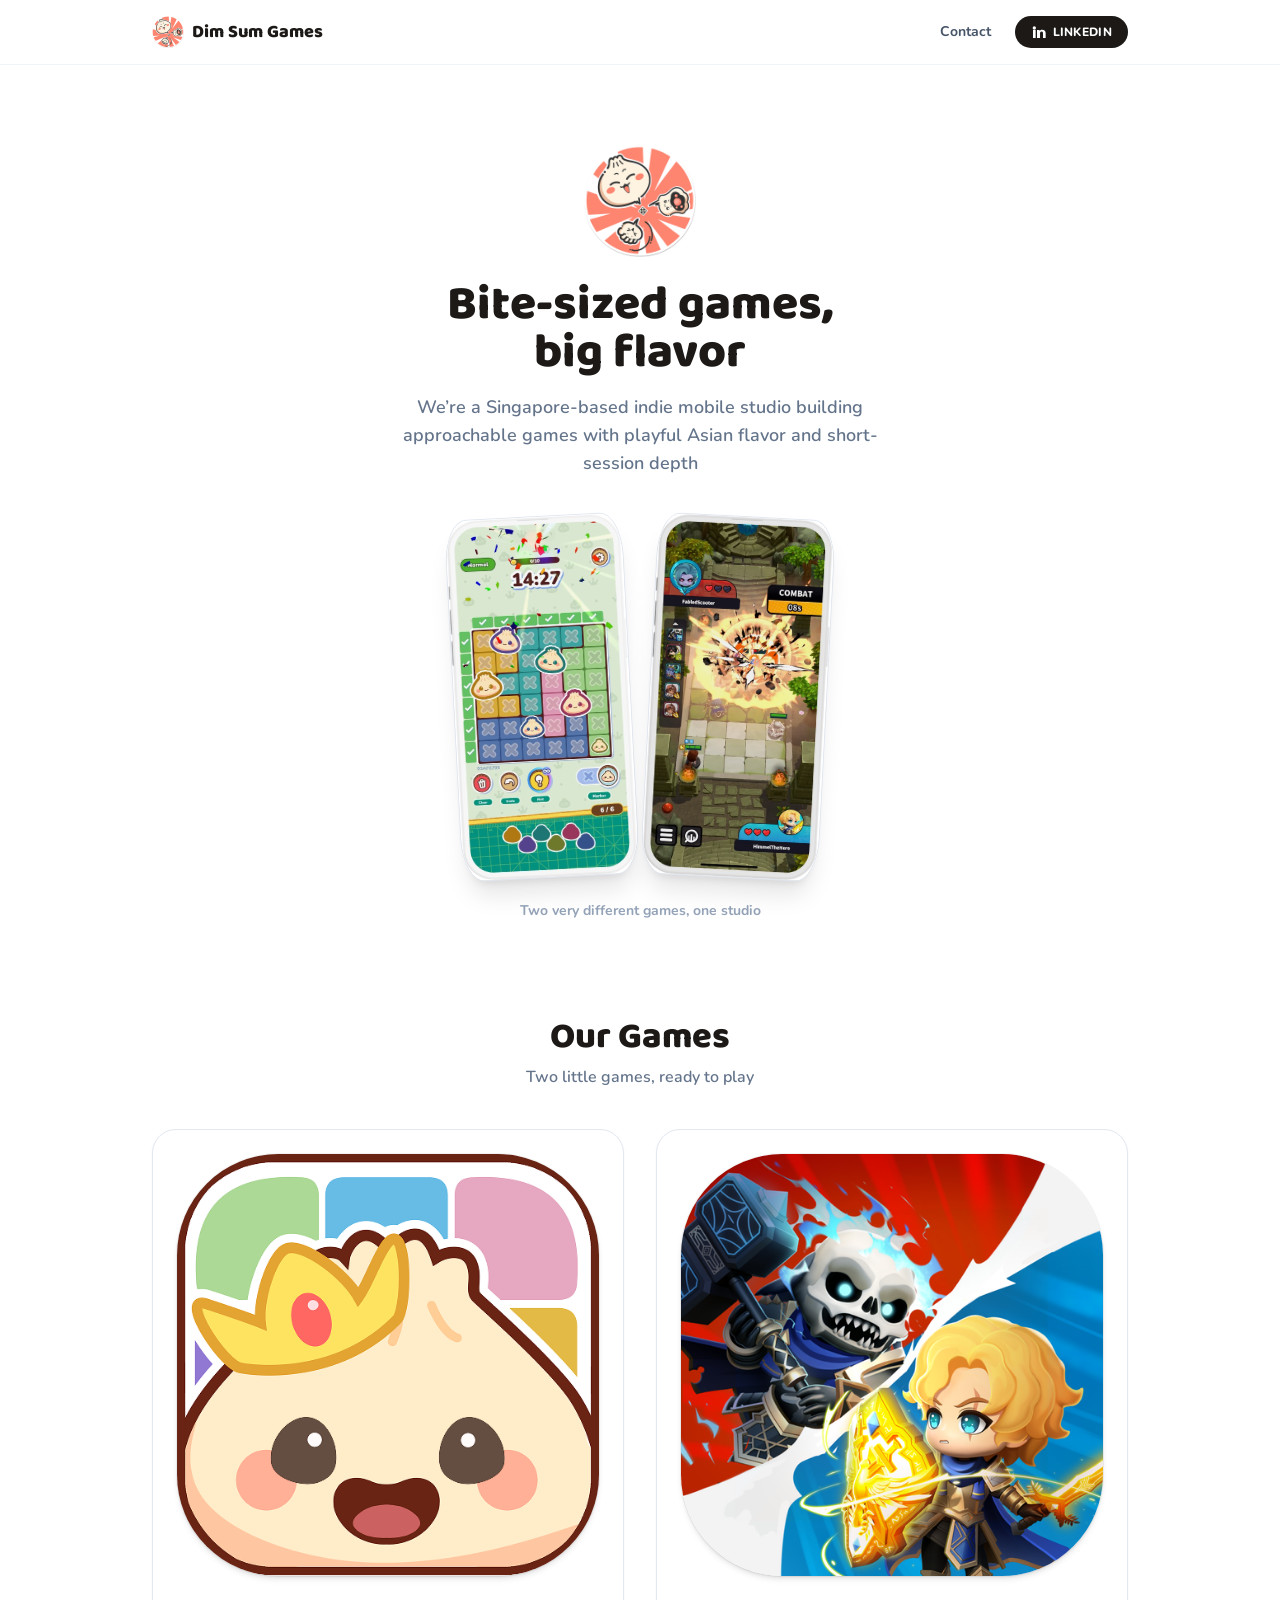
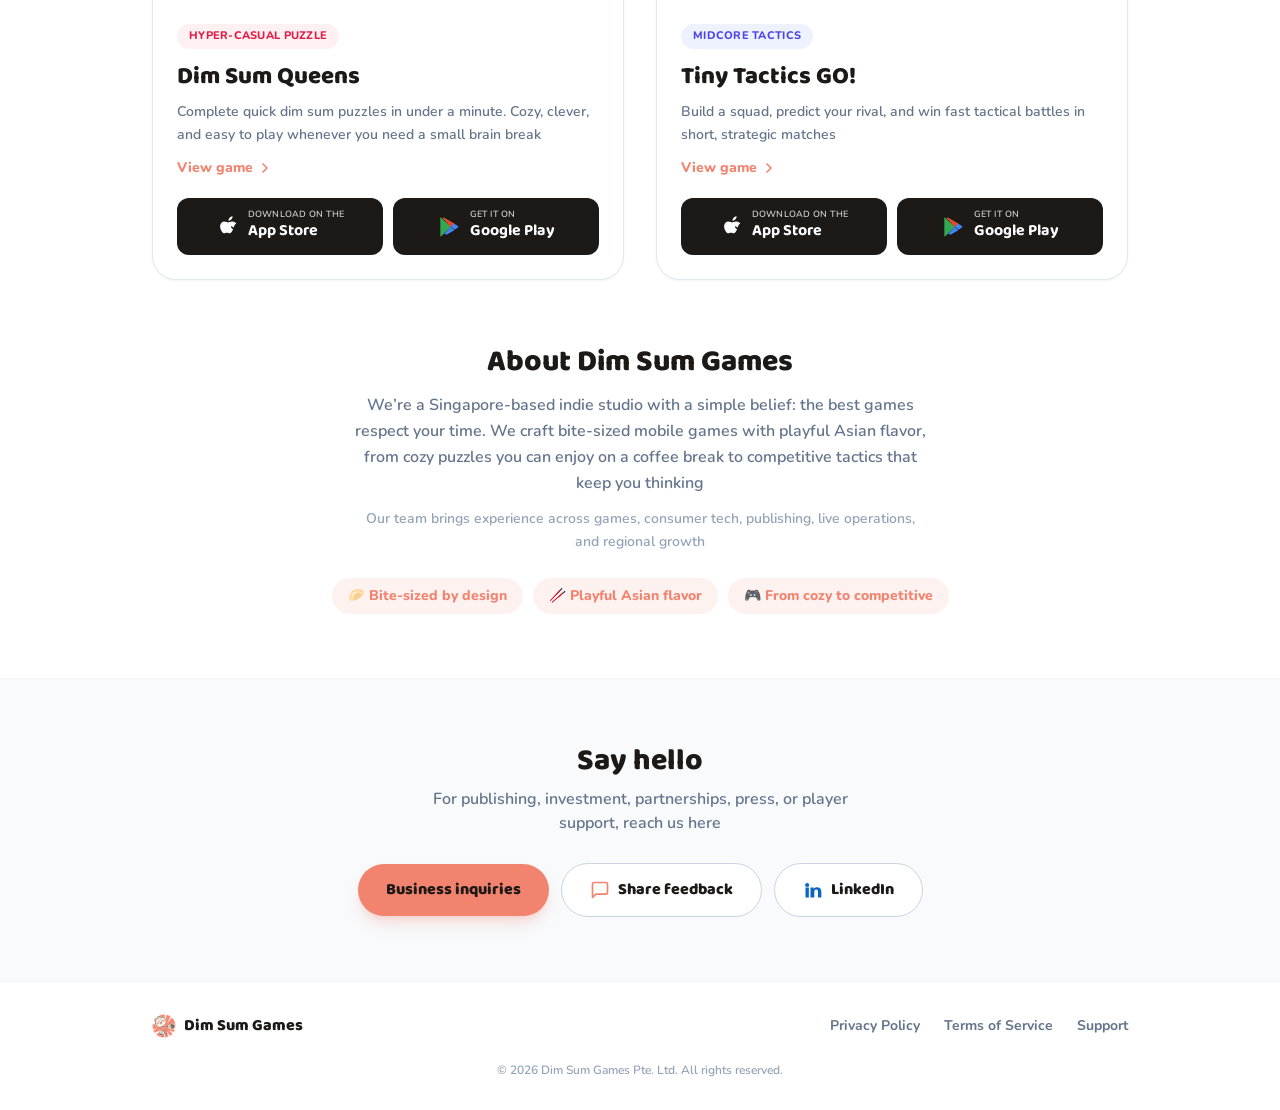
==== commit 9981ffec: "Elevate homepage: hero gameplay showcase, richer About, OG card, auto-advancing galleries - Hero now" ====
--- a/index.html
+++ b/index.html
@@ -12,8 +12,11 @@
   <meta property="og:description" content="Dim Sum Games is a Singapore-based indie mobile studio building approachable, bite-sized games for global players." />
   <meta property="og:type" content="website" />
   <meta property="og:url" content="https://dimsumgames.com/" />
-  <meta property="og:image" content="https://dimsumgames.com/assets/logo-icon.png" />
-  <meta name="twitter:card" content="summary" />
+  <meta property="og:image" content="https://dimsumgames.com/assets/og-image.png" />
+  <meta property="og:image:width" content="1200" />
+  <meta property="og:image:height" content="630" />
+  <meta name="twitter:card" content="summary_large_image" />
+  <meta name="twitter:image" content="https://dimsumgames.com/assets/og-image.png" />
 
   <!-- Favicon -->
   <link rel="icon" type="image/png" href="assets/favicon.png" />
@@ -54,16 +57,29 @@
   <main id="top">
 
     <!-- ===== Hero ===== -->
-    <section class="mx-auto max-w-2xl px-6 pt-20 pb-14 text-center sm:pt-28">
-      <img src="assets/logo-icon.png" alt="Dim Sum Games logo" width="144" height="144"
-           class="mx-auto h-32 w-32 sm:h-36 sm:w-36" />
-
-      <h1 class="mt-7 font-display text-4xl font-extrabold leading-tight sm:text-5xl">
+    <section class="mx-auto max-w-3xl px-6 pt-14 pb-8 text-center sm:pt-20">
+      <img src="assets/logo-icon.png" alt="Dim Sum Games logo" width="112" height="112"
+           class="mx-auto h-24 w-24 sm:h-28 sm:w-28" />
+
+      <h1 class="mt-6 font-display text-4xl font-extrabold leading-tight sm:text-5xl">
         Bite-sized games,<br class="hidden sm:block" /> big flavor
       </h1>
       <p class="mx-auto mt-4 max-w-lg text-lg font-semibold text-slate-500">
         We’re a Singapore-based indie mobile studio building approachable games with playful Asian flavor and short-session depth
       </p>
+
+      <!-- Game showcase: two phones, cozy + competitive -->
+      <div class="mt-10 flex items-end justify-center gap-3 sm:gap-5">
+        <a href="/dim-sum-queens" aria-label="View Dim Sum Queens" class="group block w-36 sm:w-44">
+          <img src="assets/dsq/web/mockup-hero.jpg" alt="Dim Sum Queens gameplay" width="440" height="901"
+               class="w-full -rotate-3 rounded-[12%] shadow-xl ring-1 ring-slate-200 transition duration-300 group-hover:-translate-y-1 group-hover:rotate-0" />
+        </a>
+        <a href="/tiny-tactics-go" aria-label="View Tiny Tactics GO!" class="group block w-36 sm:w-44">
+          <img src="assets/ttg/web/mockup-hero.jpg" alt="Tiny Tactics GO! gameplay" width="440" height="900"
+               class="w-full rotate-3 rounded-[12%] shadow-xl ring-1 ring-slate-200 transition duration-300 group-hover:-translate-y-1 group-hover:rotate-0" />
+        </a>
+      </div>
+      <p class="mt-6 text-sm font-bold text-slate-400">Two very different games, one studio</p>
     </section>
 
     <!-- ===== Games ===== -->
@@ -149,13 +165,20 @@
       </div>
     </section>
 
-    <!-- ===== About (credibility strip) ===== -->
+    <!-- ===== About ===== -->
     <section id="about" class="mx-auto max-w-2xl px-6 pb-16 text-center">
       <h2 class="font-display text-2xl font-extrabold sm:text-3xl">About Dim Sum Games</h2>
       <p class="mx-auto mt-3 max-w-xl text-base font-semibold leading-relaxed text-slate-500">
-        Dim Sum Games builds approachable, bite-sized mobile games for global players. Our team brings experience across games, consumer tech, publishing, live operations, and regional growth
-      </p>
-      <p class="mt-2 text-sm font-semibold text-slate-400">Our first games are live on iOS and Android</p>
+        We’re a Singapore-based indie studio with a simple belief: the best games respect your time. We craft bite-sized mobile games with playful Asian flavor, from cozy puzzles you can enjoy on a coffee break to competitive tactics that keep you thinking
+      </p>
+      <p class="mx-auto mt-3 max-w-xl text-sm font-semibold leading-relaxed text-slate-400">
+        Our team brings experience across games, consumer tech, publishing, live operations, and regional growth
+      </p>
+      <div class="mt-6 flex flex-wrap items-center justify-center gap-2.5">
+        <span class="rounded-full bg-coral/10 px-4 py-2 text-sm font-extrabold text-coral">🥟 Bite-sized by design</span>
+        <span class="rounded-full bg-coral/10 px-4 py-2 text-sm font-extrabold text-coral">🥢 Playful Asian flavor</span>
+        <span class="rounded-full bg-coral/10 px-4 py-2 text-sm font-extrabold text-coral">🎮 From cozy to competitive</span>
+      </div>
     </section>
 
     <!-- ===== Contact ===== -->
--- a/styles.css
+++ b/styles.css
@@ -1 +1 @@
-*,:after,:before{--tw-border-spacing-x:0;--tw-border-spacing-y:0;--tw-translate-x:0;--tw-translate-y:0;--tw-rotate:0;--tw-skew-x:0;--tw-skew-y:0;--tw-scale-x:1;--tw-scale-y:1;--tw-pan-x: ;--tw-pan-y: ;--tw-pinch-zoom: ;--tw-scroll-snap-strictness:proximity;--tw-gradient-from-position: ;--tw-gradient-via-position: ;--tw-gradient-to-position: ;--tw-ordinal: ;--tw-slashed-zero: ;--tw-numeric-figure: ;--tw-numeric-spacing: ;--tw-numeric-fraction: ;--tw-ring-inset: ;--tw-ring-offset-width:0px;--tw-ring-offset-color:#fff;--tw-ring-color:rgba(59,130,246,.5);--tw-ring-offset-shadow:0 0 #0000;--tw-ring-shadow:0 0 #0000;--tw-shadow:0 0 #0000;--tw-shadow-colored:0 0 #0000;--tw-blur: ;--tw-brightness: ;--tw-contrast: ;--tw-grayscale: ;--tw-hue-rotate: ;--tw-invert: ;--tw-saturate: ;--tw-sepia: ;--tw-drop-shadow: ;--tw-backdrop-blur: ;--tw-backdrop-brightness: ;--tw-backdrop-contrast: ;--tw-backdrop-grayscale: ;--tw-backdrop-hue-rotate: ;--tw-backdrop-invert: ;--tw-backdrop-opacity: ;--tw-backdrop-saturate: ;--tw-backdrop-sepia: ;--tw-contain-size: ;--tw-contain-layout: ;--tw-contain-paint: ;--tw-contain-style: }::backdrop{--tw-border-spacing-x:0;--tw-border-spacing-y:0;--tw-translate-x:0;--tw-translate-y:0;--tw-rotate:0;--tw-skew-x:0;--tw-skew-y:0;--tw-scale-x:1;--tw-scale-y:1;--tw-pan-x: ;--tw-pan-y: ;--tw-pinch-zoom: ;--tw-scroll-snap-strictness:proximity;--tw-gradient-from-position: ;--tw-gradient-via-position: ;--tw-gradient-to-position: ;--tw-ordinal: ;--tw-slashed-zero: ;--tw-numeric-figure: ;--tw-numeric-spacing: ;--tw-numeric-fraction: ;--tw-ring-inset: ;--tw-ring-offset-width:0px;--tw-ring-offset-color:#fff;--tw-ring-color:rgba(59,130,246,.5);--tw-ring-offset-shadow:0 0 #0000;--tw-ring-shadow:0 0 #0000;--tw-shadow:0 0 #0000;--tw-shadow-colored:0 0 #0000;--tw-blur: ;--tw-brightness: ;--tw-contrast: ;--tw-grayscale: ;--tw-hue-rotate: ;--tw-invert: ;--tw-saturate: ;--tw-sepia: ;--tw-drop-shadow: ;--tw-backdrop-blur: ;--tw-backdrop-brightness: ;--tw-backdrop-contrast: ;--tw-backdrop-grayscale: ;--tw-backdrop-hue-rotate: ;--tw-backdrop-invert: ;--tw-backdrop-opacity: ;--tw-backdrop-saturate: ;--tw-backdrop-sepia: ;--tw-contain-size: ;--tw-contain-layout: ;--tw-contain-paint: ;--tw-contain-style: }/*! tailwindcss v3.4.17 | MIT License | https://tailwindcss.com*/*,:after,:before{border:0 solid #e5e7eb;box-sizing:border-box}:after,:before{--tw-content:""}:host,html{line-height:1.5;-webkit-text-size-adjust:100%;font-family:ui-sans-serif,system-ui,sans-serif,Apple Color Emoji,Segoe UI Emoji,Segoe UI Symbol,Noto Color Emoji;font-feature-settings:normal;font-variation-settings:normal;-moz-tab-size:4;-o-tab-size:4;tab-size:4;-webkit-tap-highlight-color:transparent}body{line-height:inherit;margin:0}hr{border-top-width:1px;color:inherit;height:0}abbr:where([title]){-webkit-text-decoration:underline dotted;text-decoration:underline dotted}h1,h2,h3,h4,h5,h6{font-size:inherit;font-weight:inherit}a{color:inherit;text-decoration:inherit}b,strong{font-weight:bolder}code,kbd,pre,samp{font-family:ui-monospace,SFMono-Regular,Menlo,Monaco,Consolas,Liberation Mono,Courier New,monospace;font-feature-settings:normal;font-size:1em;font-variation-settings:normal}small{font-size:80%}sub,sup{font-size:75%;line-height:0;position:relative;vertical-align:baseline}sub{bottom:-.25em}sup{top:-.5em}table{border-collapse:collapse;border-color:inherit;text-indent:0}button,input,optgroup,select,textarea{color:inherit;font-family:inherit;font-feature-settings:inherit;font-size:100%;font-variation-settings:inherit;font-weight:inherit;letter-spacing:inherit;line-height:inherit;margin:0;padding:0}button,select{text-transform:none}button,input:where([type=button]),input:where([type=reset]),input:where([type=submit]){-webkit-appearance:button;background-color:transparent;background-image:none}:-moz-focusring{outline:auto}:-moz-ui-invalid{box-shadow:none}progress{vertical-align:baseline}::-webkit-inner-spin-button,::-webkit-outer-spin-button{height:auto}[type=search]{-webkit-appearance:textfield;outline-offset:-2px}::-webkit-search-decoration{-webkit-appearance:none}::-webkit-file-upload-button{-webkit-appearance:button;font:inherit}summary{display:list-item}blockquote,dd,dl,figure,h1,h2,h3,h4,h5,h6,hr,p,pre{margin:0}fieldset{margin:0}fieldset,legend{padding:0}menu,ol,ul{list-style:none;margin:0;padding:0}dialog{padding:0}textarea{resize:vertical}input::-moz-placeholder,textarea::-moz-placeholder{color:#9ca3af;opacity:1}input::placeholder,textarea::placeholder{color:#9ca3af;opacity:1}[role=button],button{cursor:pointer}:disabled{cursor:default}audio,canvas,embed,iframe,img,object,svg,video{display:block;vertical-align:middle}img,video{height:auto;max-width:100%}[hidden]:where(:not([hidden=until-found])){display:none}.static{position:static}.absolute{position:absolute}.sticky{position:sticky}.top-0{top:0}.z-50{z-index:50}.mx-auto{margin-left:auto;margin-right:auto}.mt-1{margin-top:.25rem}.mt-10{margin-top:2.5rem}.mt-2{margin-top:.5rem}.mt-3{margin-top:.75rem}.mt-4{margin-top:1rem}.mt-5{margin-top:1.25rem}.mt-6{margin-top:1.5rem}.mt-7{margin-top:1.75rem}.mt-8{margin-top:2rem}.block{display:block}.inline-block{display:inline-block}.flex{display:flex}.inline-flex{display:inline-flex}.grid{display:grid}.hidden{display:none}.aspect-square{aspect-ratio:1/1}.h-16{height:4rem}.h-24{height:6rem}.h-32{height:8rem}.h-4{height:1rem}.h-5{height:1.25rem}.h-6{height:1.5rem}.h-8{height:2rem}.h-full{height:100%}.w-24{width:6rem}.w-32{width:8rem}.w-4{width:1rem}.w-44{width:11rem}.w-5{width:1.25rem}.w-56{width:14rem}.w-6{width:1.5rem}.w-64{width:16rem}.w-8{width:2rem}.w-full{width:100%}.max-w-2xl{max-width:42rem}.max-w-3xl{max-width:48rem}.max-w-5xl{max-width:64rem}.max-w-lg{max-width:32rem}.max-w-md{max-width:28rem}.max-w-sm{max-width:24rem}.max-w-xl{max-width:36rem}.flex-1{flex:1 1 0%}.shrink-0{flex-shrink:0}.snap-x{scroll-snap-type:x var(--tw-scroll-snap-strictness)}.snap-mandatory{--tw-scroll-snap-strictness:mandatory}.snap-center{scroll-snap-align:center}.scroll-mt-20{scroll-margin-top:5rem}.flex-col{flex-direction:column}.flex-wrap{flex-wrap:wrap}.items-center{align-items:center}.justify-center{justify-content:center}.justify-between{justify-content:space-between}.gap-1{gap:.25rem}.gap-1\.5{gap:.375rem}.gap-10{gap:2.5rem}.gap-2{gap:.5rem}.gap-2\.5{gap:.625rem}.gap-3{gap:.75rem}.gap-4{gap:1rem}.gap-6{gap:1.5rem}.gap-8{gap:2rem}.gap-x-6{-moz-column-gap:1.5rem;column-gap:1.5rem}.gap-y-2{row-gap:.5rem}.self-start{align-self:flex-start}.overflow-hidden{overflow:hidden}.overflow-x-auto{overflow-x:auto}.scroll-smooth{scroll-behavior:smooth}.rounded-2xl{border-radius:1rem}.rounded-3xl{border-radius:1.5rem}.rounded-\[24\%\]{border-radius:24%}.rounded-\[2rem\]{border-radius:2rem}.rounded-full{border-radius:9999px}.rounded-xl{border-radius:.75rem}.border{border-width:1px}.border-y{border-top-width:1px}.border-b,.border-y{border-bottom-width:1px}.border-t{border-top-width:1px}.border-indigo-100{--tw-border-opacity:1;border-color:rgb(224 231 255/var(--tw-border-opacity,1))}.border-rose-100{--tw-border-opacity:1;border-color:rgb(255 228 230/var(--tw-border-opacity,1))}.border-slate-100{--tw-border-opacity:1;border-color:rgb(241 245 249/var(--tw-border-opacity,1))}.border-slate-200{--tw-border-opacity:1;border-color:rgb(226 232 240/var(--tw-border-opacity,1))}.border-slate-300{--tw-border-opacity:1;border-color:rgb(203 213 225/var(--tw-border-opacity,1))}.bg-coral{--tw-bg-opacity:1;background-color:rgb(242 131 111/var(--tw-bg-opacity,1))}.bg-indigo-50{--tw-bg-opacity:1;background-color:rgb(238 242 255/var(--tw-bg-opacity,1))}.bg-indigo-50\/50{background-color:rgba(238,242,255,.5)}.bg-ink{--tw-bg-opacity:1;background-color:rgb(28 25 23/var(--tw-bg-opacity,1))}.bg-rose-50{--tw-bg-opacity:1;background-color:rgb(255 241 242/var(--tw-bg-opacity,1))}.bg-rose-50\/50{background-color:rgba(255,241,242,.5)}.bg-slate-50{--tw-bg-opacity:1;background-color:rgb(248 250 252/var(--tw-bg-opacity,1))}.bg-white{--tw-bg-opacity:1;background-color:rgb(255 255 255/var(--tw-bg-opacity,1))}.bg-white\/90{background-color:hsla(0,0%,100%,.9)}.bg-gradient-to-br{background-image:linear-gradient(to bottom right,var(--tw-gradient-stops))}.from-indigo-500{--tw-gradient-from:#6366f1 var(--tw-gradient-from-position);--tw-gradient-to:rgba(99,102,241,0) var(--tw-gradient-to-position);--tw-gradient-stops:var(--tw-gradient-from),var(--tw-gradient-to)}.from-rose-400{--tw-gradient-from:#fb7185 var(--tw-gradient-from-position);--tw-gradient-to:rgba(251,113,133,0) var(--tw-gradient-to-position);--tw-gradient-stops:var(--tw-gradient-from),var(--tw-gradient-to)}.to-amber-400{--tw-gradient-to:#fbbf24 var(--tw-gradient-to-position)}.to-violet-600{--tw-gradient-to:#7c3aed var(--tw-gradient-to-position)}.object-cover{-o-object-fit:cover;object-fit:cover}.p-5{padding:1.25rem}.p-6{padding:1.5rem}.px-3{padding-left:.75rem;padding-right:.75rem}.px-4{padding-left:1rem;padding-right:1rem}.px-6{padding-left:1.5rem;padding-right:1.5rem}.px-7{padding-left:1.75rem;padding-right:1.75rem}.py-1{padding-bottom:.25rem;padding-top:.25rem}.py-10{padding-bottom:2.5rem;padding-top:2.5rem}.py-12{padding-bottom:3rem;padding-top:3rem}.py-14{padding-bottom:3.5rem;padding-top:3.5rem}.py-16{padding-bottom:4rem;padding-top:4rem}.py-2{padding-bottom:.5rem;padding-top:.5rem}.py-24{padding-bottom:6rem;padding-top:6rem}.py-3{padding-bottom:.75rem;padding-top:.75rem}.py-3\.5{padding-bottom:.875rem;padding-top:.875rem}.py-8{padding-bottom:2rem;padding-top:2rem}.pb-14{padding-bottom:3.5rem}.pb-16{padding-bottom:4rem}.pb-4{padding-bottom:1rem}.pt-20{padding-top:5rem}.pt-6{padding-top:1.5rem}.text-left{text-align:left}.text-center{text-align:center}.font-body{font-family:Nunito,system-ui,sans-serif}.font-display{font-family:Baloo\ 2,system-ui,sans-serif}.text-2xl{font-size:1.5rem;line-height:2rem}.text-3xl{font-size:1.875rem;line-height:2.25rem}.text-4xl{font-size:2.25rem;line-height:2.5rem}.text-6xl{font-size:3.75rem;line-height:1}.text-\[11px\]{font-size:11px}.text-\[15px\]{font-size:15px}.text-\[9px\]{font-size:9px}.text-base{font-size:1rem;line-height:1.5rem}.text-lg{font-size:1.125rem;line-height:1.75rem}.text-sm{font-size:.875rem;line-height:1.25rem}.text-xs{font-size:.75rem;line-height:1rem}.font-bold{font-weight:700}.font-extrabold{font-weight:800}.font-semibold{font-weight:600}.uppercase{text-transform:uppercase}.leading-none{line-height:1}.leading-relaxed{line-height:1.625}.leading-tight{line-height:1.25}.tracking-wide{letter-spacing:.025em}.text-\[\#0A66C2\]{--tw-text-opacity:1;color:rgb(10 102 194/var(--tw-text-opacity,1))}.text-coral{--tw-text-opacity:1;color:rgb(242 131 111/var(--tw-text-opacity,1))}.text-indigo-600{--tw-text-opacity:1;color:rgb(79 70 229/var(--tw-text-opacity,1))}.text-ink{--tw-text-opacity:1;color:rgb(28 25 23/var(--tw-text-opacity,1))}.text-rose-600{--tw-text-opacity:1;color:rgb(225 29 72/var(--tw-text-opacity,1))}.text-slate-400{--tw-text-opacity:1;color:rgb(148 163 184/var(--tw-text-opacity,1))}.text-slate-500{--tw-text-opacity:1;color:rgb(100 116 139/var(--tw-text-opacity,1))}.text-slate-600{--tw-text-opacity:1;color:rgb(71 85 105/var(--tw-text-opacity,1))}.text-white{--tw-text-opacity:1;color:rgb(255 255 255/var(--tw-text-opacity,1))}.text-white\/90{color:hsla(0,0%,100%,.9)}.underline{text-decoration-line:underline}.antialiased{-webkit-font-smoothing:antialiased;-moz-osx-font-smoothing:grayscale}.opacity-80{opacity:.8}.shadow-2xl{--tw-shadow:0 25px 50px -12px rgba(0,0,0,.25);--tw-shadow-colored:0 25px 50px -12px var(--tw-shadow-color)}.shadow-2xl,.shadow-lg{box-shadow:var(--tw-ring-offset-shadow,0 0 #0000),var(--tw-ring-shadow,0 0 #0000),var(--tw-shadow)}.shadow-lg{--tw-shadow:0 10px 15px -3px rgba(0,0,0,.1),0 4px 6px -4px rgba(0,0,0,.1);--tw-shadow-colored:0 10px 15px -3px var(--tw-shadow-color),0 4px 6px -4px var(--tw-shadow-color)}.shadow-md{--tw-shadow:0 4px 6px -1px rgba(0,0,0,.1),0 2px 4px -2px rgba(0,0,0,.1);--tw-shadow-colored:0 4px 6px -1px var(--tw-shadow-color),0 2px 4px -2px var(--tw-shadow-color)}.shadow-md,.shadow-sm{box-shadow:var(--tw-ring-offset-shadow,0 0 #0000),var(--tw-ring-shadow,0 0 #0000),var(--tw-shadow)}.shadow-sm{--tw-shadow:0 1px 2px 0 rgba(0,0,0,.05);--tw-shadow-colored:0 1px 2px 0 var(--tw-shadow-color)}.shadow-coral\/25{--tw-shadow-color:hsla(9,83%,69%,.25);--tw-shadow:var(--tw-shadow-colored)}.shadow-indigo-200{--tw-shadow-color:#c7d2fe;--tw-shadow:var(--tw-shadow-colored)}.shadow-rose-200{--tw-shadow-color:#fecdd3;--tw-shadow:var(--tw-shadow-colored)}.ring-1{--tw-ring-offset-shadow:var(--tw-ring-inset) 0 0 0 var(--tw-ring-offset-width) var(--tw-ring-offset-color);--tw-ring-shadow:var(--tw-ring-inset) 0 0 0 calc(1px + var(--tw-ring-offset-width)) var(--tw-ring-color);box-shadow:var(--tw-ring-offset-shadow),var(--tw-ring-shadow),var(--tw-shadow,0 0 #0000)}.ring-black\/5{--tw-ring-color:rgba(0,0,0,.05)}.ring-indigo-100{--tw-ring-opacity:1;--tw-ring-color:rgb(224 231 255/var(--tw-ring-opacity,1))}.ring-rose-100{--tw-ring-opacity:1;--tw-ring-color:rgb(255 228 230/var(--tw-ring-opacity,1))}.ring-slate-200{--tw-ring-opacity:1;--tw-ring-color:rgb(226 232 240/var(--tw-ring-opacity,1))}.drop-shadow-2xl{--tw-drop-shadow:drop-shadow(0 25px 25px rgba(0,0,0,.15));filter:var(--tw-blur) var(--tw-brightness) var(--tw-contrast) var(--tw-grayscale) var(--tw-hue-rotate) var(--tw-invert) var(--tw-saturate) var(--tw-sepia) var(--tw-drop-shadow)}.backdrop-blur{--tw-backdrop-blur:blur(8px);-webkit-backdrop-filter:var(--tw-backdrop-blur) var(--tw-backdrop-brightness) var(--tw-backdrop-contrast) var(--tw-backdrop-grayscale) var(--tw-backdrop-hue-rotate) var(--tw-backdrop-invert) var(--tw-backdrop-opacity) var(--tw-backdrop-saturate) var(--tw-backdrop-sepia);backdrop-filter:var(--tw-backdrop-blur) var(--tw-backdrop-brightness) var(--tw-backdrop-contrast) var(--tw-backdrop-grayscale) var(--tw-backdrop-hue-rotate) var(--tw-backdrop-invert) var(--tw-backdrop-opacity) var(--tw-backdrop-saturate) var(--tw-backdrop-sepia)}.transition{transition-duration:.15s;transition-property:color,background-color,border-color,text-decoration-color,fill,stroke,opacity,box-shadow,transform,filter,-webkit-backdrop-filter;transition-property:color,background-color,border-color,text-decoration-color,fill,stroke,opacity,box-shadow,transform,filter,backdrop-filter;transition-property:color,background-color,border-color,text-decoration-color,fill,stroke,opacity,box-shadow,transform,filter,backdrop-filter,-webkit-backdrop-filter;transition-timing-function:cubic-bezier(.4,0,.2,1)}.transition-colors{transition-duration:.15s;transition-property:color,background-color,border-color,text-decoration-color,fill,stroke;transition-timing-function:cubic-bezier(.4,0,.2,1)}.transition-opacity{transition-duration:.15s;transition-property:opacity;transition-timing-function:cubic-bezier(.4,0,.2,1)}.transition-shadow{transition-duration:.15s;transition-property:box-shadow;transition-timing-function:cubic-bezier(.4,0,.2,1)}.hover\:bg-slate-50:hover{--tw-bg-opacity:1;background-color:rgb(248 250 252/var(--tw-bg-opacity,1))}.hover\:text-coral:hover{--tw-text-opacity:1;color:rgb(242 131 111/var(--tw-text-opacity,1))}.hover\:underline:hover{text-decoration-line:underline}.hover\:opacity-90:hover{opacity:.9}.hover\:shadow-md:hover{--tw-shadow:0 4px 6px -1px rgba(0,0,0,.1),0 2px 4px -2px rgba(0,0,0,.1);--tw-shadow-colored:0 4px 6px -1px var(--tw-shadow-color),0 2px 4px -2px var(--tw-shadow-color);box-shadow:var(--tw-ring-offset-shadow,0 0 #0000),var(--tw-ring-shadow,0 0 #0000),var(--tw-shadow)}.hover\:brightness-105:hover{--tw-brightness:brightness(1.05);filter:var(--tw-blur) var(--tw-brightness) var(--tw-contrast) var(--tw-grayscale) var(--tw-hue-rotate) var(--tw-invert) var(--tw-saturate) var(--tw-sepia) var(--tw-drop-shadow)}.active\:scale-95:active{--tw-scale-x:.95;--tw-scale-y:.95;transform:translate(var(--tw-translate-x),var(--tw-translate-y)) rotate(var(--tw-rotate)) skewX(var(--tw-skew-x)) skewY(var(--tw-skew-y)) scaleX(var(--tw-scale-x)) scaleY(var(--tw-scale-y))}@media (min-width:640px){.sm\:block{display:block}.sm\:inline{display:inline}.sm\:h-36{height:9rem}.sm\:w-36{width:9rem}.sm\:w-52{width:13rem}.sm\:w-64{width:16rem}.sm\:w-72{width:18rem}.sm\:w-auto{width:auto}.sm\:grid-cols-2{grid-template-columns:repeat(2,minmax(0,1fr))}.sm\:flex-row{flex-direction:row}.sm\:flex-wrap{flex-wrap:wrap}.sm\:justify-between{justify-content:space-between}.sm\:px-12{padding-left:3rem;padding-right:3rem}.sm\:py-14{padding-bottom:3.5rem;padding-top:3.5rem}.sm\:py-16{padding-bottom:4rem;padding-top:4rem}.sm\:py-32{padding-bottom:8rem;padding-top:8rem}.sm\:pt-28{padding-top:7rem}.sm\:text-3xl{font-size:1.875rem;line-height:2.25rem}.sm\:text-4xl{font-size:2.25rem;line-height:2.5rem}.sm\:text-5xl{font-size:3rem;line-height:1}}@media (min-width:768px){.md\:grid-cols-2{grid-template-columns:repeat(2,minmax(0,1fr))}}@media (min-width:1024px){.lg\:mx-0{margin-left:0;margin-right:0}.lg\:grid-cols-2{grid-template-columns:repeat(2,minmax(0,1fr))}.lg\:grid-cols-4{grid-template-columns:repeat(4,minmax(0,1fr))}.lg\:justify-start{justify-content:flex-start}.lg\:text-left{text-align:left}}+*,:after,:before{--tw-border-spacing-x:0;--tw-border-spacing-y:0;--tw-translate-x:0;--tw-translate-y:0;--tw-rotate:0;--tw-skew-x:0;--tw-skew-y:0;--tw-scale-x:1;--tw-scale-y:1;--tw-pan-x: ;--tw-pan-y: ;--tw-pinch-zoom: ;--tw-scroll-snap-strictness:proximity;--tw-gradient-from-position: ;--tw-gradient-via-position: ;--tw-gradient-to-position: ;--tw-ordinal: ;--tw-slashed-zero: ;--tw-numeric-figure: ;--tw-numeric-spacing: ;--tw-numeric-fraction: ;--tw-ring-inset: ;--tw-ring-offset-width:0px;--tw-ring-offset-color:#fff;--tw-ring-color:rgba(59,130,246,.5);--tw-ring-offset-shadow:0 0 #0000;--tw-ring-shadow:0 0 #0000;--tw-shadow:0 0 #0000;--tw-shadow-colored:0 0 #0000;--tw-blur: ;--tw-brightness: ;--tw-contrast: ;--tw-grayscale: ;--tw-hue-rotate: ;--tw-invert: ;--tw-saturate: ;--tw-sepia: ;--tw-drop-shadow: ;--tw-backdrop-blur: ;--tw-backdrop-brightness: ;--tw-backdrop-contrast: ;--tw-backdrop-grayscale: ;--tw-backdrop-hue-rotate: ;--tw-backdrop-invert: ;--tw-backdrop-opacity: ;--tw-backdrop-saturate: ;--tw-backdrop-sepia: ;--tw-contain-size: ;--tw-contain-layout: ;--tw-contain-paint: ;--tw-contain-style: }::backdrop{--tw-border-spacing-x:0;--tw-border-spacing-y:0;--tw-translate-x:0;--tw-translate-y:0;--tw-rotate:0;--tw-skew-x:0;--tw-skew-y:0;--tw-scale-x:1;--tw-scale-y:1;--tw-pan-x: ;--tw-pan-y: ;--tw-pinch-zoom: ;--tw-scroll-snap-strictness:proximity;--tw-gradient-from-position: ;--tw-gradient-via-position: ;--tw-gradient-to-position: ;--tw-ordinal: ;--tw-slashed-zero: ;--tw-numeric-figure: ;--tw-numeric-spacing: ;--tw-numeric-fraction: ;--tw-ring-inset: ;--tw-ring-offset-width:0px;--tw-ring-offset-color:#fff;--tw-ring-color:rgba(59,130,246,.5);--tw-ring-offset-shadow:0 0 #0000;--tw-ring-shadow:0 0 #0000;--tw-shadow:0 0 #0000;--tw-shadow-colored:0 0 #0000;--tw-blur: ;--tw-brightness: ;--tw-contrast: ;--tw-grayscale: ;--tw-hue-rotate: ;--tw-invert: ;--tw-saturate: ;--tw-sepia: ;--tw-drop-shadow: ;--tw-backdrop-blur: ;--tw-backdrop-brightness: ;--tw-backdrop-contrast: ;--tw-backdrop-grayscale: ;--tw-backdrop-hue-rotate: ;--tw-backdrop-invert: ;--tw-backdrop-opacity: ;--tw-backdrop-saturate: ;--tw-backdrop-sepia: ;--tw-contain-size: ;--tw-contain-layout: ;--tw-contain-paint: ;--tw-contain-style: }/*! tailwindcss v3.4.17 | MIT License | https://tailwindcss.com*/*,:after,:before{border:0 solid #e5e7eb;box-sizing:border-box}:after,:before{--tw-content:""}:host,html{line-height:1.5;-webkit-text-size-adjust:100%;font-family:ui-sans-serif,system-ui,sans-serif,Apple Color Emoji,Segoe UI Emoji,Segoe UI Symbol,Noto Color Emoji;font-feature-settings:normal;font-variation-settings:normal;-moz-tab-size:4;-o-tab-size:4;tab-size:4;-webkit-tap-highlight-color:transparent}body{line-height:inherit;margin:0}hr{border-top-width:1px;color:inherit;height:0}abbr:where([title]){-webkit-text-decoration:underline dotted;text-decoration:underline dotted}h1,h2,h3,h4,h5,h6{font-size:inherit;font-weight:inherit}a{color:inherit;text-decoration:inherit}b,strong{font-weight:bolder}code,kbd,pre,samp{font-family:ui-monospace,SFMono-Regular,Menlo,Monaco,Consolas,Liberation Mono,Courier New,monospace;font-feature-settings:normal;font-size:1em;font-variation-settings:normal}small{font-size:80%}sub,sup{font-size:75%;line-height:0;position:relative;vertical-align:baseline}sub{bottom:-.25em}sup{top:-.5em}table{border-collapse:collapse;border-color:inherit;text-indent:0}button,input,optgroup,select,textarea{color:inherit;font-family:inherit;font-feature-settings:inherit;font-size:100%;font-variation-settings:inherit;font-weight:inherit;letter-spacing:inherit;line-height:inherit;margin:0;padding:0}button,select{text-transform:none}button,input:where([type=button]),input:where([type=reset]),input:where([type=submit]){-webkit-appearance:button;background-color:transparent;background-image:none}:-moz-focusring{outline:auto}:-moz-ui-invalid{box-shadow:none}progress{vertical-align:baseline}::-webkit-inner-spin-button,::-webkit-outer-spin-button{height:auto}[type=search]{-webkit-appearance:textfield;outline-offset:-2px}::-webkit-search-decoration{-webkit-appearance:none}::-webkit-file-upload-button{-webkit-appearance:button;font:inherit}summary{display:list-item}blockquote,dd,dl,figure,h1,h2,h3,h4,h5,h6,hr,p,pre{margin:0}fieldset{margin:0}fieldset,legend{padding:0}menu,ol,ul{list-style:none;margin:0;padding:0}dialog{padding:0}textarea{resize:vertical}input::-moz-placeholder,textarea::-moz-placeholder{color:#9ca3af;opacity:1}input::placeholder,textarea::placeholder{color:#9ca3af;opacity:1}[role=button],button{cursor:pointer}:disabled{cursor:default}audio,canvas,embed,iframe,img,object,svg,video{display:block;vertical-align:middle}img,video{height:auto;max-width:100%}[hidden]:where(:not([hidden=until-found])){display:none}.static{position:static}.absolute{position:absolute}.sticky{position:sticky}.top-0{top:0}.z-50{z-index:50}.mx-auto{margin-left:auto;margin-right:auto}.mt-1{margin-top:.25rem}.mt-10{margin-top:2.5rem}.mt-2{margin-top:.5rem}.mt-3{margin-top:.75rem}.mt-4{margin-top:1rem}.mt-5{margin-top:1.25rem}.mt-6{margin-top:1.5rem}.mt-7{margin-top:1.75rem}.mt-8{margin-top:2rem}.block{display:block}.inline-block{display:inline-block}.flex{display:flex}.inline-flex{display:inline-flex}.grid{display:grid}.hidden{display:none}.aspect-square{aspect-ratio:1/1}.h-16{height:4rem}.h-24{height:6rem}.h-4{height:1rem}.h-5{height:1.25rem}.h-6{height:1.5rem}.h-8{height:2rem}.h-full{height:100%}.w-24{width:6rem}.w-36{width:9rem}.w-4{width:1rem}.w-44{width:11rem}.w-5{width:1.25rem}.w-56{width:14rem}.w-6{width:1.5rem}.w-64{width:16rem}.w-8{width:2rem}.w-full{width:100%}.max-w-2xl{max-width:42rem}.max-w-3xl{max-width:48rem}.max-w-5xl{max-width:64rem}.max-w-lg{max-width:32rem}.max-w-md{max-width:28rem}.max-w-sm{max-width:24rem}.max-w-xl{max-width:36rem}.flex-1{flex:1 1 0%}.shrink-0{flex-shrink:0}.-rotate-3{--tw-rotate:-3deg}.-rotate-3,.rotate-3{transform:translate(var(--tw-translate-x),var(--tw-translate-y)) rotate(var(--tw-rotate)) skewX(var(--tw-skew-x)) skewY(var(--tw-skew-y)) scaleX(var(--tw-scale-x)) scaleY(var(--tw-scale-y))}.rotate-3{--tw-rotate:3deg}.snap-x{scroll-snap-type:x var(--tw-scroll-snap-strictness)}.snap-mandatory{--tw-scroll-snap-strictness:mandatory}.snap-center{scroll-snap-align:center}.scroll-mt-20{scroll-margin-top:5rem}.flex-col{flex-direction:column}.flex-wrap{flex-wrap:wrap}.items-end{align-items:flex-end}.items-center{align-items:center}.justify-center{justify-content:center}.justify-between{justify-content:space-between}.gap-1{gap:.25rem}.gap-1\.5{gap:.375rem}.gap-10{gap:2.5rem}.gap-2{gap:.5rem}.gap-2\.5{gap:.625rem}.gap-3{gap:.75rem}.gap-4{gap:1rem}.gap-6{gap:1.5rem}.gap-8{gap:2rem}.gap-x-6{-moz-column-gap:1.5rem;column-gap:1.5rem}.gap-y-2{row-gap:.5rem}.self-start{align-self:flex-start}.overflow-hidden{overflow:hidden}.overflow-x-auto{overflow-x:auto}.scroll-smooth{scroll-behavior:smooth}.rounded-2xl{border-radius:1rem}.rounded-3xl{border-radius:1.5rem}.rounded-\[12\%\]{border-radius:12%}.rounded-\[24\%\]{border-radius:24%}.rounded-\[2rem\]{border-radius:2rem}.rounded-full{border-radius:9999px}.rounded-xl{border-radius:.75rem}.border{border-width:1px}.border-y{border-top-width:1px}.border-b,.border-y{border-bottom-width:1px}.border-t{border-top-width:1px}.border-indigo-100{--tw-border-opacity:1;border-color:rgb(224 231 255/var(--tw-border-opacity,1))}.border-rose-100{--tw-border-opacity:1;border-color:rgb(255 228 230/var(--tw-border-opacity,1))}.border-slate-100{--tw-border-opacity:1;border-color:rgb(241 245 249/var(--tw-border-opacity,1))}.border-slate-200{--tw-border-opacity:1;border-color:rgb(226 232 240/var(--tw-border-opacity,1))}.border-slate-300{--tw-border-opacity:1;border-color:rgb(203 213 225/var(--tw-border-opacity,1))}.bg-coral{--tw-bg-opacity:1;background-color:rgb(242 131 111/var(--tw-bg-opacity,1))}.bg-coral\/10{background-color:hsla(9,83%,69%,.1)}.bg-indigo-50{--tw-bg-opacity:1;background-color:rgb(238 242 255/var(--tw-bg-opacity,1))}.bg-indigo-50\/50{background-color:rgba(238,242,255,.5)}.bg-ink{--tw-bg-opacity:1;background-color:rgb(28 25 23/var(--tw-bg-opacity,1))}.bg-rose-50{--tw-bg-opacity:1;background-color:rgb(255 241 242/var(--tw-bg-opacity,1))}.bg-rose-50\/50{background-color:rgba(255,241,242,.5)}.bg-slate-50{--tw-bg-opacity:1;background-color:rgb(248 250 252/var(--tw-bg-opacity,1))}.bg-white{--tw-bg-opacity:1;background-color:rgb(255 255 255/var(--tw-bg-opacity,1))}.bg-white\/90{background-color:hsla(0,0%,100%,.9)}.bg-gradient-to-br{background-image:linear-gradient(to bottom right,var(--tw-gradient-stops))}.from-indigo-500{--tw-gradient-from:#6366f1 var(--tw-gradient-from-position);--tw-gradient-to:rgba(99,102,241,0) var(--tw-gradient-to-position);--tw-gradient-stops:var(--tw-gradient-from),var(--tw-gradient-to)}.from-rose-400{--tw-gradient-from:#fb7185 var(--tw-gradient-from-position);--tw-gradient-to:rgba(251,113,133,0) var(--tw-gradient-to-position);--tw-gradient-stops:var(--tw-gradient-from),var(--tw-gradient-to)}.to-amber-400{--tw-gradient-to:#fbbf24 var(--tw-gradient-to-position)}.to-violet-600{--tw-gradient-to:#7c3aed var(--tw-gradient-to-position)}.object-cover{-o-object-fit:cover;object-fit:cover}.p-5{padding:1.25rem}.p-6{padding:1.5rem}.px-3{padding-left:.75rem;padding-right:.75rem}.px-4{padding-left:1rem;padding-right:1rem}.px-6{padding-left:1.5rem;padding-right:1.5rem}.px-7{padding-left:1.75rem;padding-right:1.75rem}.py-1{padding-bottom:.25rem;padding-top:.25rem}.py-10{padding-bottom:2.5rem;padding-top:2.5rem}.py-12{padding-bottom:3rem;padding-top:3rem}.py-14{padding-bottom:3.5rem;padding-top:3.5rem}.py-16{padding-bottom:4rem;padding-top:4rem}.py-2{padding-bottom:.5rem;padding-top:.5rem}.py-24{padding-bottom:6rem;padding-top:6rem}.py-3{padding-bottom:.75rem;padding-top:.75rem}.py-3\.5{padding-bottom:.875rem;padding-top:.875rem}.py-8{padding-bottom:2rem;padding-top:2rem}.pb-16{padding-bottom:4rem}.pb-4{padding-bottom:1rem}.pb-8{padding-bottom:2rem}.pt-14{padding-top:3.5rem}.pt-6{padding-top:1.5rem}.text-left{text-align:left}.text-center{text-align:center}.font-body{font-family:Nunito,system-ui,sans-serif}.font-display{font-family:Baloo\ 2,system-ui,sans-serif}.text-2xl{font-size:1.5rem;line-height:2rem}.text-3xl{font-size:1.875rem;line-height:2.25rem}.text-4xl{font-size:2.25rem;line-height:2.5rem}.text-6xl{font-size:3.75rem;line-height:1}.text-\[11px\]{font-size:11px}.text-\[15px\]{font-size:15px}.text-\[9px\]{font-size:9px}.text-base{font-size:1rem;line-height:1.5rem}.text-lg{font-size:1.125rem;line-height:1.75rem}.text-sm{font-size:.875rem;line-height:1.25rem}.text-xs{font-size:.75rem;line-height:1rem}.font-bold{font-weight:700}.font-extrabold{font-weight:800}.font-semibold{font-weight:600}.uppercase{text-transform:uppercase}.leading-none{line-height:1}.leading-relaxed{line-height:1.625}.leading-tight{line-height:1.25}.tracking-wide{letter-spacing:.025em}.text-\[\#0A66C2\]{--tw-text-opacity:1;color:rgb(10 102 194/var(--tw-text-opacity,1))}.text-coral{--tw-text-opacity:1;color:rgb(242 131 111/var(--tw-text-opacity,1))}.text-indigo-600{--tw-text-opacity:1;color:rgb(79 70 229/var(--tw-text-opacity,1))}.text-ink{--tw-text-opacity:1;color:rgb(28 25 23/var(--tw-text-opacity,1))}.text-rose-600{--tw-text-opacity:1;color:rgb(225 29 72/var(--tw-text-opacity,1))}.text-slate-400{--tw-text-opacity:1;color:rgb(148 163 184/var(--tw-text-opacity,1))}.text-slate-500{--tw-text-opacity:1;color:rgb(100 116 139/var(--tw-text-opacity,1))}.text-slate-600{--tw-text-opacity:1;color:rgb(71 85 105/var(--tw-text-opacity,1))}.text-white{--tw-text-opacity:1;color:rgb(255 255 255/var(--tw-text-opacity,1))}.text-white\/90{color:hsla(0,0%,100%,.9)}.underline{text-decoration-line:underline}.antialiased{-webkit-font-smoothing:antialiased;-moz-osx-font-smoothing:grayscale}.opacity-80{opacity:.8}.shadow-2xl{--tw-shadow:0 25px 50px -12px rgba(0,0,0,.25);--tw-shadow-colored:0 25px 50px -12px var(--tw-shadow-color)}.shadow-2xl,.shadow-lg{box-shadow:var(--tw-ring-offset-shadow,0 0 #0000),var(--tw-ring-shadow,0 0 #0000),var(--tw-shadow)}.shadow-lg{--tw-shadow:0 10px 15px -3px rgba(0,0,0,.1),0 4px 6px -4px rgba(0,0,0,.1);--tw-shadow-colored:0 10px 15px -3px var(--tw-shadow-color),0 4px 6px -4px var(--tw-shadow-color)}.shadow-md{--tw-shadow:0 4px 6px -1px rgba(0,0,0,.1),0 2px 4px -2px rgba(0,0,0,.1);--tw-shadow-colored:0 4px 6px -1px var(--tw-shadow-color),0 2px 4px -2px var(--tw-shadow-color)}.shadow-md,.shadow-sm{box-shadow:var(--tw-ring-offset-shadow,0 0 #0000),var(--tw-ring-shadow,0 0 #0000),var(--tw-shadow)}.shadow-sm{--tw-shadow:0 1px 2px 0 rgba(0,0,0,.05);--tw-shadow-colored:0 1px 2px 0 var(--tw-shadow-color)}.shadow-xl{--tw-shadow:0 20px 25px -5px rgba(0,0,0,.1),0 8px 10px -6px rgba(0,0,0,.1);--tw-shadow-colored:0 20px 25px -5px var(--tw-shadow-color),0 8px 10px -6px var(--tw-shadow-color);box-shadow:var(--tw-ring-offset-shadow,0 0 #0000),var(--tw-ring-shadow,0 0 #0000),var(--tw-shadow)}.shadow-coral\/25{--tw-shadow-color:hsla(9,83%,69%,.25);--tw-shadow:var(--tw-shadow-colored)}.shadow-indigo-200{--tw-shadow-color:#c7d2fe;--tw-shadow:var(--tw-shadow-colored)}.shadow-rose-200{--tw-shadow-color:#fecdd3;--tw-shadow:var(--tw-shadow-colored)}.ring-1{--tw-ring-offset-shadow:var(--tw-ring-inset) 0 0 0 var(--tw-ring-offset-width) var(--tw-ring-offset-color);--tw-ring-shadow:var(--tw-ring-inset) 0 0 0 calc(1px + var(--tw-ring-offset-width)) var(--tw-ring-color);box-shadow:var(--tw-ring-offset-shadow),var(--tw-ring-shadow),var(--tw-shadow,0 0 #0000)}.ring-black\/5{--tw-ring-color:rgba(0,0,0,.05)}.ring-indigo-100{--tw-ring-opacity:1;--tw-ring-color:rgb(224 231 255/var(--tw-ring-opacity,1))}.ring-rose-100{--tw-ring-opacity:1;--tw-ring-color:rgb(255 228 230/var(--tw-ring-opacity,1))}.ring-slate-200{--tw-ring-opacity:1;--tw-ring-color:rgb(226 232 240/var(--tw-ring-opacity,1))}.drop-shadow-2xl{--tw-drop-shadow:drop-shadow(0 25px 25px rgba(0,0,0,.15));filter:var(--tw-blur) var(--tw-brightness) var(--tw-contrast) var(--tw-grayscale) var(--tw-hue-rotate) var(--tw-invert) var(--tw-saturate) var(--tw-sepia) var(--tw-drop-shadow)}.backdrop-blur{--tw-backdrop-blur:blur(8px);-webkit-backdrop-filter:var(--tw-backdrop-blur) var(--tw-backdrop-brightness) var(--tw-backdrop-contrast) var(--tw-backdrop-grayscale) var(--tw-backdrop-hue-rotate) var(--tw-backdrop-invert) var(--tw-backdrop-opacity) var(--tw-backdrop-saturate) var(--tw-backdrop-sepia);backdrop-filter:var(--tw-backdrop-blur) var(--tw-backdrop-brightness) var(--tw-backdrop-contrast) var(--tw-backdrop-grayscale) var(--tw-backdrop-hue-rotate) var(--tw-backdrop-invert) var(--tw-backdrop-opacity) var(--tw-backdrop-saturate) var(--tw-backdrop-sepia)}.transition{transition-duration:.15s;transition-property:color,background-color,border-color,text-decoration-color,fill,stroke,opacity,box-shadow,transform,filter,-webkit-backdrop-filter;transition-property:color,background-color,border-color,text-decoration-color,fill,stroke,opacity,box-shadow,transform,filter,backdrop-filter;transition-property:color,background-color,border-color,text-decoration-color,fill,stroke,opacity,box-shadow,transform,filter,backdrop-filter,-webkit-backdrop-filter;transition-timing-function:cubic-bezier(.4,0,.2,1)}.transition-colors{transition-duration:.15s;transition-property:color,background-color,border-color,text-decoration-color,fill,stroke;transition-timing-function:cubic-bezier(.4,0,.2,1)}.transition-opacity{transition-duration:.15s;transition-property:opacity;transition-timing-function:cubic-bezier(.4,0,.2,1)}.transition-shadow{transition-duration:.15s;transition-property:box-shadow;transition-timing-function:cubic-bezier(.4,0,.2,1)}.duration-300{transition-duration:.3s}.hover\:bg-slate-50:hover{--tw-bg-opacity:1;background-color:rgb(248 250 252/var(--tw-bg-opacity,1))}.hover\:text-coral:hover{--tw-text-opacity:1;color:rgb(242 131 111/var(--tw-text-opacity,1))}.hover\:underline:hover{text-decoration-line:underline}.hover\:opacity-90:hover{opacity:.9}.hover\:shadow-md:hover{--tw-shadow:0 4px 6px -1px rgba(0,0,0,.1),0 2px 4px -2px rgba(0,0,0,.1);--tw-shadow-colored:0 4px 6px -1px var(--tw-shadow-color),0 2px 4px -2px var(--tw-shadow-color);box-shadow:var(--tw-ring-offset-shadow,0 0 #0000),var(--tw-ring-shadow,0 0 #0000),var(--tw-shadow)}.hover\:brightness-105:hover{--tw-brightness:brightness(1.05);filter:var(--tw-blur) var(--tw-brightness) var(--tw-contrast) var(--tw-grayscale) var(--tw-hue-rotate) var(--tw-invert) var(--tw-saturate) var(--tw-sepia) var(--tw-drop-shadow)}.active\:scale-95:active{--tw-scale-x:.95;--tw-scale-y:.95}.active\:scale-95:active,.group:hover .group-hover\:-translate-y-1{transform:translate(var(--tw-translate-x),var(--tw-translate-y)) rotate(var(--tw-rotate)) skewX(var(--tw-skew-x)) skewY(var(--tw-skew-y)) scaleX(var(--tw-scale-x)) scaleY(var(--tw-scale-y))}.group:hover .group-hover\:-translate-y-1{--tw-translate-y:-0.25rem}.group:hover .group-hover\:rotate-0{--tw-rotate:0deg;transform:translate(var(--tw-translate-x),var(--tw-translate-y)) rotate(var(--tw-rotate)) skewX(var(--tw-skew-x)) skewY(var(--tw-skew-y)) scaleX(var(--tw-scale-x)) scaleY(var(--tw-scale-y))}@media (min-width:640px){.sm\:block{display:block}.sm\:inline{display:inline}.sm\:h-28{height:7rem}.sm\:w-28{width:7rem}.sm\:w-44{width:11rem}.sm\:w-52{width:13rem}.sm\:w-64{width:16rem}.sm\:w-72{width:18rem}.sm\:w-auto{width:auto}.sm\:grid-cols-2{grid-template-columns:repeat(2,minmax(0,1fr))}.sm\:flex-row{flex-direction:row}.sm\:flex-wrap{flex-wrap:wrap}.sm\:justify-between{justify-content:space-between}.sm\:gap-5{gap:1.25rem}.sm\:px-12{padding-left:3rem;padding-right:3rem}.sm\:py-14{padding-bottom:3.5rem;padding-top:3.5rem}.sm\:py-16{padding-bottom:4rem;padding-top:4rem}.sm\:py-32{padding-bottom:8rem;padding-top:8rem}.sm\:pt-20{padding-top:5rem}.sm\:text-3xl{font-size:1.875rem;line-height:2.25rem}.sm\:text-4xl{font-size:2.25rem;line-height:2.5rem}.sm\:text-5xl{font-size:3rem;line-height:1}}@media (min-width:768px){.md\:grid-cols-2{grid-template-columns:repeat(2,minmax(0,1fr))}}@media (min-width:1024px){.lg\:mx-0{margin-left:0;margin-right:0}.lg\:grid-cols-2{grid-template-columns:repeat(2,minmax(0,1fr))}.lg\:grid-cols-4{grid-template-columns:repeat(4,minmax(0,1fr))}.lg\:justify-start{justify-content:flex-start}.lg\:text-left{text-align:left}}
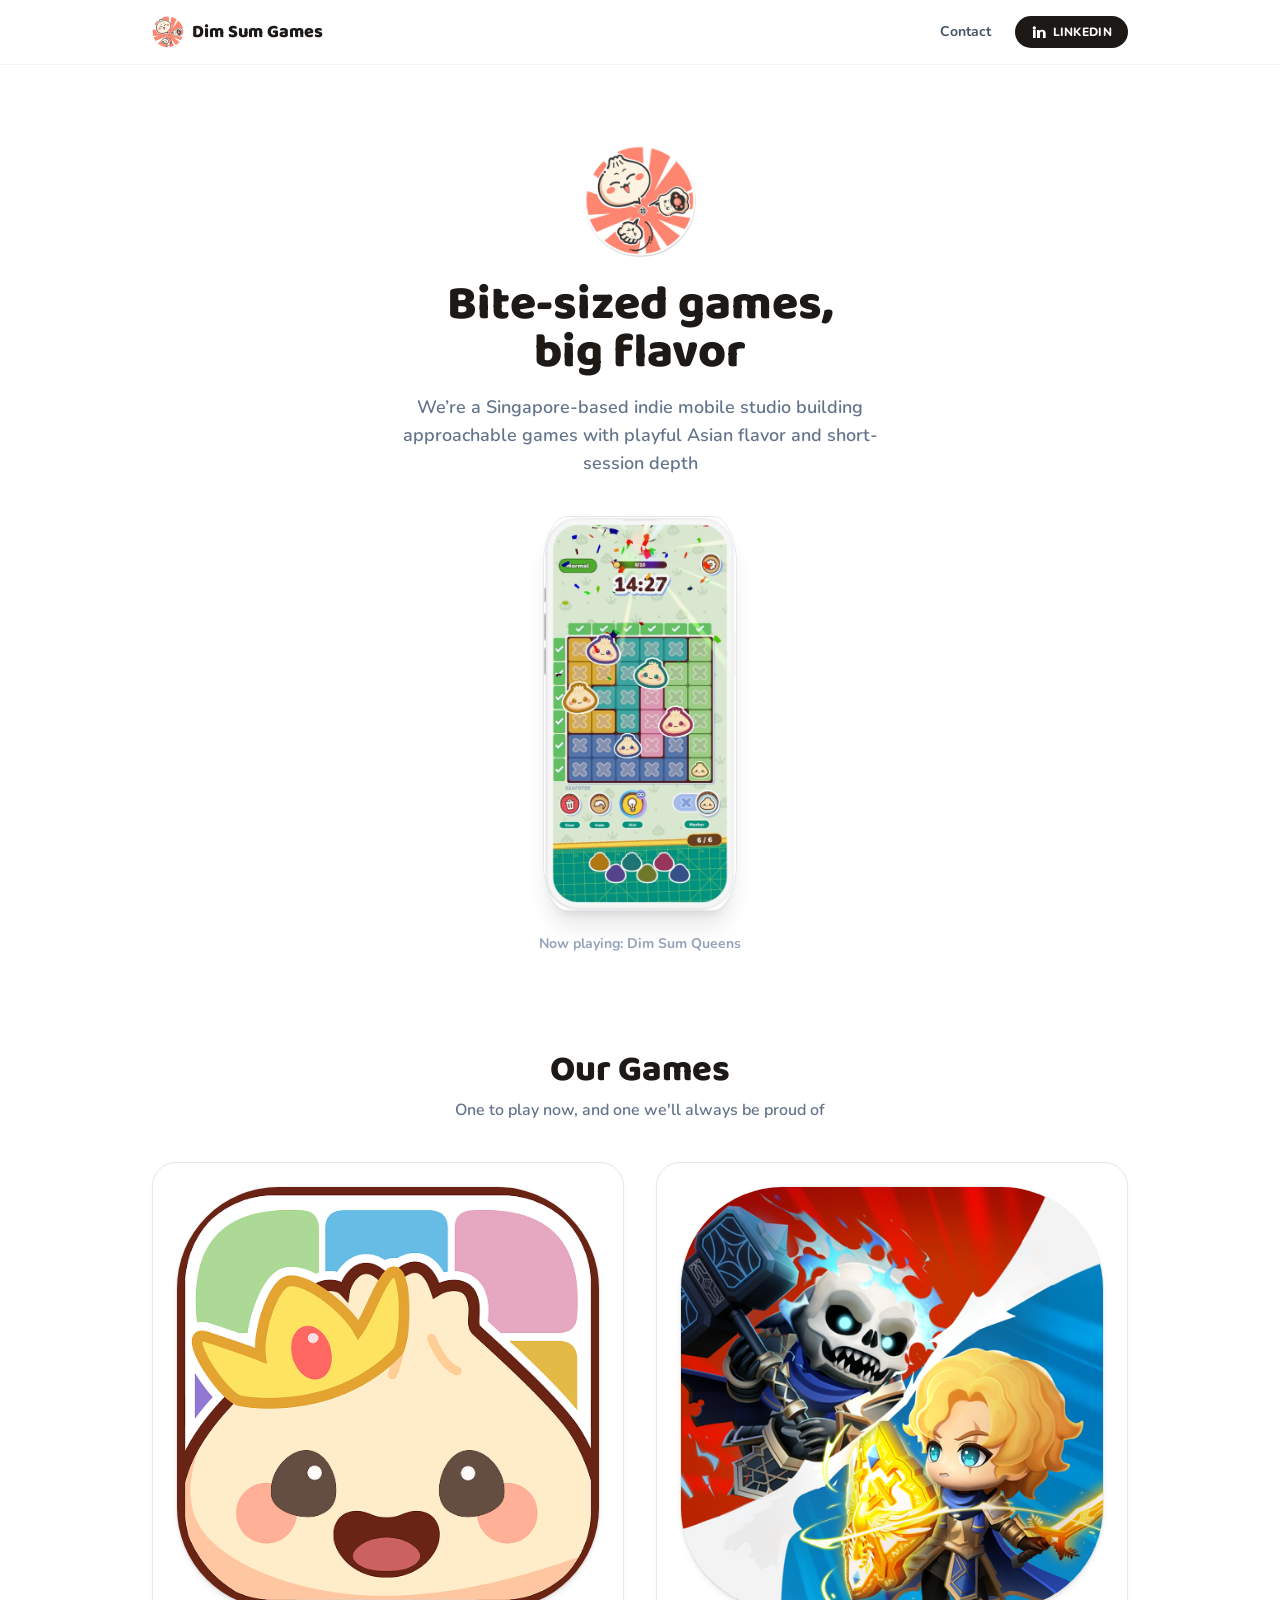
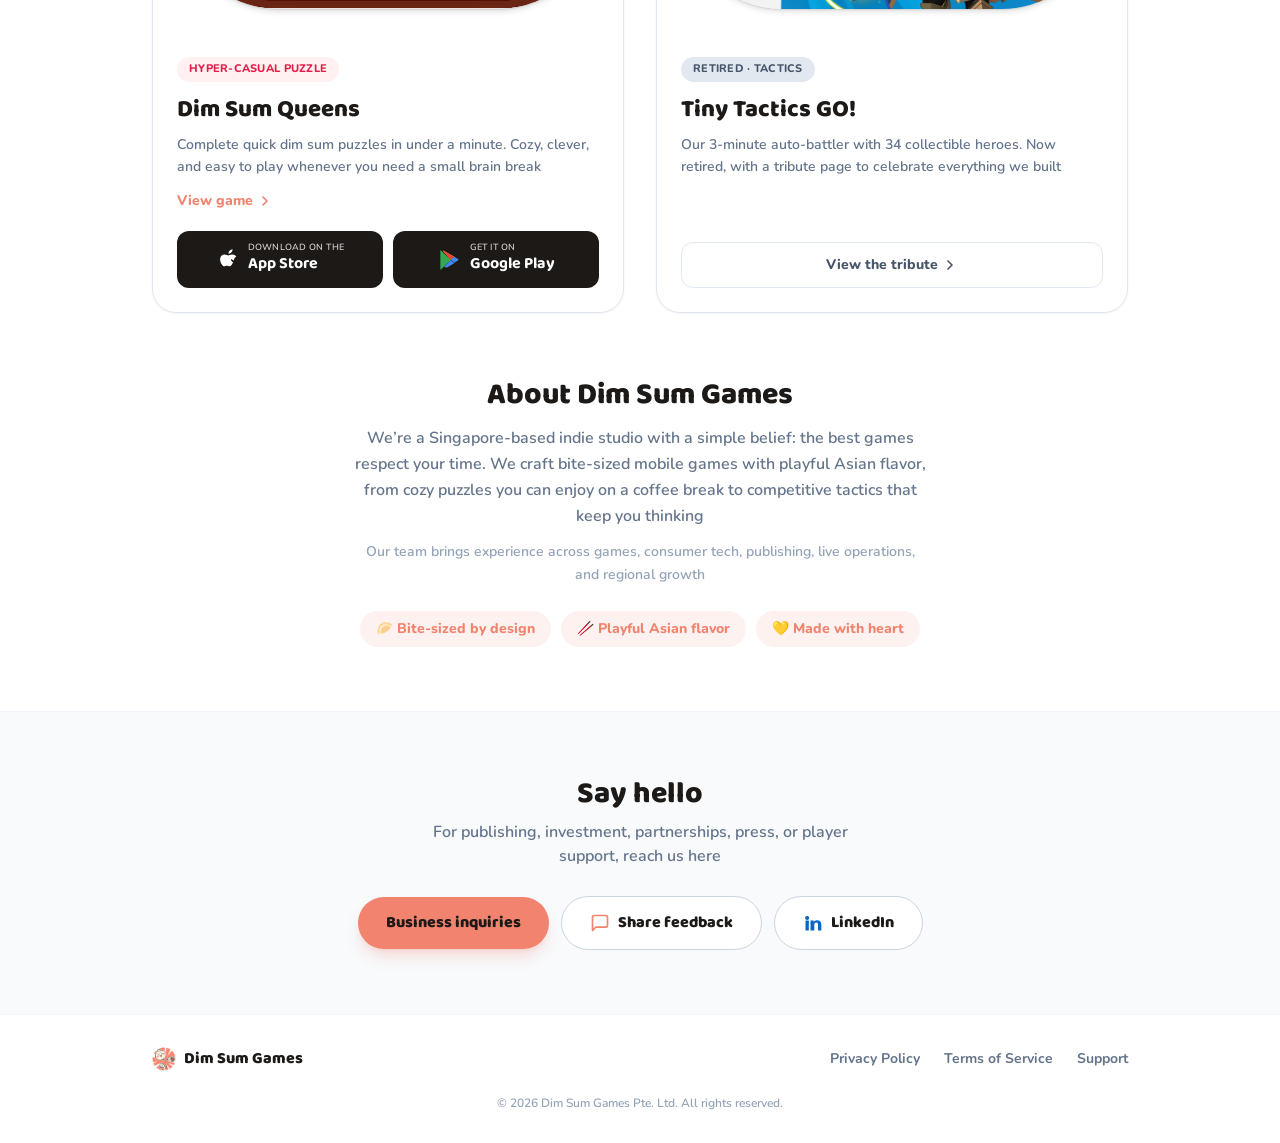
==== commit e936d6a9: "Sunset Tiny Tactics GO!: turn its page into a tribute, refocus homepage on Dim Sum Queens - TTG page" ====
--- a/index.html
+++ b/index.html
@@ -68,25 +68,21 @@
         We’re a Singapore-based indie mobile studio building approachable games with playful Asian flavor and short-session depth
       </p>
 
-      <!-- Game showcase: two phones, cozy + competitive -->
-      <div class="mt-10 flex items-end justify-center gap-3 sm:gap-5">
-        <a href="/dim-sum-queens" aria-label="View Dim Sum Queens" class="group block w-36 sm:w-44">
+      <!-- Game showcase -->
+      <div class="mt-10 flex justify-center">
+        <a href="/dim-sum-queens" aria-label="View Dim Sum Queens" class="group block w-40 sm:w-48">
           <img src="assets/dsq/web/mockup-hero.jpg" alt="Dim Sum Queens gameplay" width="440" height="901"
-               class="w-full -rotate-3 rounded-[12%] shadow-xl ring-1 ring-slate-200 transition duration-300 group-hover:-translate-y-1 group-hover:rotate-0" />
+               class="w-full rounded-[12%] shadow-xl ring-1 ring-slate-200 transition duration-300 group-hover:-translate-y-1" />
         </a>
-        <a href="/tiny-tactics-go" aria-label="View Tiny Tactics GO!" class="group block w-36 sm:w-44">
-          <img src="assets/ttg/web/mockup-hero.jpg" alt="Tiny Tactics GO! gameplay" width="440" height="900"
-               class="w-full rotate-3 rounded-[12%] shadow-xl ring-1 ring-slate-200 transition duration-300 group-hover:-translate-y-1 group-hover:rotate-0" />
-        </a>
-      </div>
-      <p class="mt-6 text-sm font-bold text-slate-400">Two very different games, one studio</p>
+      </div>
+      <p class="mt-6 text-sm font-bold text-slate-400">Now playing: Dim Sum Queens</p>
     </section>
 
     <!-- ===== Games ===== -->
     <section id="games" class="mx-auto max-w-5xl px-6 py-16 scroll-mt-20">
       <div class="text-center">
         <h2 class="font-display text-3xl font-extrabold sm:text-4xl">Our Games</h2>
-        <p class="mt-2 font-semibold text-slate-500">Two little games, ready to play</p>
+        <p class="mt-2 font-semibold text-slate-500">One to play now, and one we'll always be proud of</p>
       </div>
 
       <div class="mt-10 grid gap-8 md:grid-cols-2">
@@ -134,32 +130,16 @@
           </a>
 
           <div class="flex flex-1 flex-col p-6">
-            <span class="self-start rounded-full bg-indigo-50 px-3 py-1 text-[11px] font-extrabold uppercase tracking-wide text-indigo-600">Midcore tactics</span>
+            <span class="self-start rounded-full bg-slate-200 px-3 py-1 text-[11px] font-extrabold uppercase tracking-wide text-slate-600">Retired · Tactics</span>
             <h3 class="mt-3 font-display text-2xl font-extrabold"><a href="/tiny-tactics-go" class="transition-colors hover:text-coral">Tiny Tactics GO!</a></h3>
             <p class="mt-2 text-sm font-semibold leading-relaxed text-slate-500">
-              Build a squad, predict your rival, and win fast tactical battles in short, strategic matches
+              Our 3-minute auto-battler with 34 collectible heroes. Now retired, with a tribute page to celebrate everything we built
             </p>
-            <a href="/tiny-tactics-go" class="mt-3 inline-flex items-center gap-1 self-start text-sm font-extrabold text-coral hover:underline">
-              View game
+            <div class="flex-1"></div>
+            <a href="/tiny-tactics-go" class="mt-5 inline-flex items-center justify-center gap-1 rounded-xl border border-slate-200 bg-white px-4 py-3 text-sm font-extrabold text-slate-600 transition-colors hover:border-coral hover:text-coral">
+              View the tribute
               <svg viewBox="0 0 24 24" class="h-4 w-4" fill="none" stroke="currentColor" stroke-width="2.5" stroke-linecap="round" stroke-linejoin="round"><path d="M9 6l6 6-6 6"/></svg>
             </a>
-            <div class="flex-1"></div>
-            <div class="mt-5 grid gap-2.5 sm:grid-cols-2">
-              <a href="https://apps.apple.com/us/app/tiny-tactics-go/id6596766642" target="_blank" rel="noopener" class="flex items-center justify-center gap-2 rounded-xl bg-ink px-4 py-3 text-white transition-opacity hover:opacity-90">
-                <svg viewBox="0 0 384 512" class="h-6 w-6" fill="currentColor"><path d="M318.7 268.7c-.2-36.7 16.4-64.4 50-84.8-18.8-26.9-47.2-41.7-84.7-44.6-35.5-2.8-74.3 20.7-88.5 20.7-15 0-49.4-19.7-76.4-19.7C71.6 142.2 23 174.2 23 239.1c0 19.2 3.5 39 10.5 59.4 9.4 26.9 43.3 92.8 78.7 91.7 18.5-.4 31.6-13.1 55.7-13.1 23.4 0 35.5 13.1 56.4 13.1 35.7-.5 66.4-60.4 75.3-87.4-47.7-22.5-46.6-65.9-46.6-67.2zm-52.2-176.2c25.2-29.9 22.9-57.1 22.2-67-22.3 1.3-48.1 15.2-62.8 32.3-16.2 18.3-25.7 41-23.7 65.9 24.1 1.9 46.1-10.5 64.3-31.2z"/></svg>
-                <span class="text-left leading-none">
-                  <span class="block text-[9px] font-semibold uppercase tracking-wide opacity-80">Download on the</span>
-                  <span class="block font-display text-base font-bold">App Store</span>
-                </span>
-              </a>
-              <a href="https://play.google.com/store/apps/details?id=com.dimsumgames.fablesandtactics" target="_blank" rel="noopener" class="flex items-center justify-center gap-2 rounded-xl bg-ink px-4 py-3 text-white transition-opacity hover:opacity-90">
-                <svg viewBox="0 0 512 512" class="h-6 w-6"><path fill="#34A853" d="M58 47c-6 4-9 11-9 20v378c0 9 3 16 9 20l217-209L58 47z"/><path fill="#FBBC04" d="M275 256l72-69-217-125c-12-7-23-7-31-2l176 196z"/><path fill="#EA4335" d="M275 256L99 60c8-5 19-5 31 2l217 125-72 69z"/><path fill="#4285F4" d="M275 256l72 69-145 84c-26 15-50 4-72-8l145-145z"/><path fill="#4285F4" d="M347 187l72 42c20 12 20 30 0 42l-72 42-72-69 72-57z"/></svg>
-                <span class="text-left leading-none">
-                  <span class="block text-[9px] font-semibold uppercase tracking-wide opacity-80">Get it on</span>
-                  <span class="block font-display text-base font-bold">Google Play</span>
-                </span>
-              </a>
-            </div>
           </div>
         </article>
       </div>
@@ -177,7 +157,7 @@
       <div class="mt-6 flex flex-wrap items-center justify-center gap-2.5">
         <span class="rounded-full bg-coral/10 px-4 py-2 text-sm font-extrabold text-coral">🥟 Bite-sized by design</span>
         <span class="rounded-full bg-coral/10 px-4 py-2 text-sm font-extrabold text-coral">🥢 Playful Asian flavor</span>
-        <span class="rounded-full bg-coral/10 px-4 py-2 text-sm font-extrabold text-coral">🎮 From cozy to competitive</span>
+        <span class="rounded-full bg-coral/10 px-4 py-2 text-sm font-extrabold text-coral">💛 Made with heart</span>
       </div>
     </section>
 
--- a/styles.css
+++ b/styles.css
@@ -1 +1 @@
-*,:after,:before{--tw-border-spacing-x:0;--tw-border-spacing-y:0;--tw-translate-x:0;--tw-translate-y:0;--tw-rotate:0;--tw-skew-x:0;--tw-skew-y:0;--tw-scale-x:1;--tw-scale-y:1;--tw-pan-x: ;--tw-pan-y: ;--tw-pinch-zoom: ;--tw-scroll-snap-strictness:proximity;--tw-gradient-from-position: ;--tw-gradient-via-position: ;--tw-gradient-to-position: ;--tw-ordinal: ;--tw-slashed-zero: ;--tw-numeric-figure: ;--tw-numeric-spacing: ;--tw-numeric-fraction: ;--tw-ring-inset: ;--tw-ring-offset-width:0px;--tw-ring-offset-color:#fff;--tw-ring-color:rgba(59,130,246,.5);--tw-ring-offset-shadow:0 0 #0000;--tw-ring-shadow:0 0 #0000;--tw-shadow:0 0 #0000;--tw-shadow-colored:0 0 #0000;--tw-blur: ;--tw-brightness: ;--tw-contrast: ;--tw-grayscale: ;--tw-hue-rotate: ;--tw-invert: ;--tw-saturate: ;--tw-sepia: ;--tw-drop-shadow: ;--tw-backdrop-blur: ;--tw-backdrop-brightness: ;--tw-backdrop-contrast: ;--tw-backdrop-grayscale: ;--tw-backdrop-hue-rotate: ;--tw-backdrop-invert: ;--tw-backdrop-opacity: ;--tw-backdrop-saturate: ;--tw-backdrop-sepia: ;--tw-contain-size: ;--tw-contain-layout: ;--tw-contain-paint: ;--tw-contain-style: }::backdrop{--tw-border-spacing-x:0;--tw-border-spacing-y:0;--tw-translate-x:0;--tw-translate-y:0;--tw-rotate:0;--tw-skew-x:0;--tw-skew-y:0;--tw-scale-x:1;--tw-scale-y:1;--tw-pan-x: ;--tw-pan-y: ;--tw-pinch-zoom: ;--tw-scroll-snap-strictness:proximity;--tw-gradient-from-position: ;--tw-gradient-via-position: ;--tw-gradient-to-position: ;--tw-ordinal: ;--tw-slashed-zero: ;--tw-numeric-figure: ;--tw-numeric-spacing: ;--tw-numeric-fraction: ;--tw-ring-inset: ;--tw-ring-offset-width:0px;--tw-ring-offset-color:#fff;--tw-ring-color:rgba(59,130,246,.5);--tw-ring-offset-shadow:0 0 #0000;--tw-ring-shadow:0 0 #0000;--tw-shadow:0 0 #0000;--tw-shadow-colored:0 0 #0000;--tw-blur: ;--tw-brightness: ;--tw-contrast: ;--tw-grayscale: ;--tw-hue-rotate: ;--tw-invert: ;--tw-saturate: ;--tw-sepia: ;--tw-drop-shadow: ;--tw-backdrop-blur: ;--tw-backdrop-brightness: ;--tw-backdrop-contrast: ;--tw-backdrop-grayscale: ;--tw-backdrop-hue-rotate: ;--tw-backdrop-invert: ;--tw-backdrop-opacity: ;--tw-backdrop-saturate: ;--tw-backdrop-sepia: ;--tw-contain-size: ;--tw-contain-layout: ;--tw-contain-paint: ;--tw-contain-style: }/*! tailwindcss v3.4.17 | MIT License | https://tailwindcss.com*/*,:after,:before{border:0 solid #e5e7eb;box-sizing:border-box}:after,:before{--tw-content:""}:host,html{line-height:1.5;-webkit-text-size-adjust:100%;font-family:ui-sans-serif,system-ui,sans-serif,Apple Color Emoji,Segoe UI Emoji,Segoe UI Symbol,Noto Color Emoji;font-feature-settings:normal;font-variation-settings:normal;-moz-tab-size:4;-o-tab-size:4;tab-size:4;-webkit-tap-highlight-color:transparent}body{line-height:inherit;margin:0}hr{border-top-width:1px;color:inherit;height:0}abbr:where([title]){-webkit-text-decoration:underline dotted;text-decoration:underline dotted}h1,h2,h3,h4,h5,h6{font-size:inherit;font-weight:inherit}a{color:inherit;text-decoration:inherit}b,strong{font-weight:bolder}code,kbd,pre,samp{font-family:ui-monospace,SFMono-Regular,Menlo,Monaco,Consolas,Liberation Mono,Courier New,monospace;font-feature-settings:normal;font-size:1em;font-variation-settings:normal}small{font-size:80%}sub,sup{font-size:75%;line-height:0;position:relative;vertical-align:baseline}sub{bottom:-.25em}sup{top:-.5em}table{border-collapse:collapse;border-color:inherit;text-indent:0}button,input,optgroup,select,textarea{color:inherit;font-family:inherit;font-feature-settings:inherit;font-size:100%;font-variation-settings:inherit;font-weight:inherit;letter-spacing:inherit;line-height:inherit;margin:0;padding:0}button,select{text-transform:none}button,input:where([type=button]),input:where([type=reset]),input:where([type=submit]){-webkit-appearance:button;background-color:transparent;background-image:none}:-moz-focusring{outline:auto}:-moz-ui-invalid{box-shadow:none}progress{vertical-align:baseline}::-webkit-inner-spin-button,::-webkit-outer-spin-button{height:auto}[type=search]{-webkit-appearance:textfield;outline-offset:-2px}::-webkit-search-decoration{-webkit-appearance:none}::-webkit-file-upload-button{-webkit-appearance:button;font:inherit}summary{display:list-item}blockquote,dd,dl,figure,h1,h2,h3,h4,h5,h6,hr,p,pre{margin:0}fieldset{margin:0}fieldset,legend{padding:0}menu,ol,ul{list-style:none;margin:0;padding:0}dialog{padding:0}textarea{resize:vertical}input::-moz-placeholder,textarea::-moz-placeholder{color:#9ca3af;opacity:1}input::placeholder,textarea::placeholder{color:#9ca3af;opacity:1}[role=button],button{cursor:pointer}:disabled{cursor:default}audio,canvas,embed,iframe,img,object,svg,video{display:block;vertical-align:middle}img,video{height:auto;max-width:100%}[hidden]:where(:not([hidden=until-found])){display:none}.static{position:static}.absolute{position:absolute}.sticky{position:sticky}.top-0{top:0}.z-50{z-index:50}.mx-auto{margin-left:auto;margin-right:auto}.mt-1{margin-top:.25rem}.mt-10{margin-top:2.5rem}.mt-2{margin-top:.5rem}.mt-3{margin-top:.75rem}.mt-4{margin-top:1rem}.mt-5{margin-top:1.25rem}.mt-6{margin-top:1.5rem}.mt-7{margin-top:1.75rem}.mt-8{margin-top:2rem}.block{display:block}.inline-block{display:inline-block}.flex{display:flex}.inline-flex{display:inline-flex}.grid{display:grid}.hidden{display:none}.aspect-square{aspect-ratio:1/1}.h-16{height:4rem}.h-24{height:6rem}.h-4{height:1rem}.h-5{height:1.25rem}.h-6{height:1.5rem}.h-8{height:2rem}.h-full{height:100%}.w-24{width:6rem}.w-36{width:9rem}.w-4{width:1rem}.w-44{width:11rem}.w-5{width:1.25rem}.w-56{width:14rem}.w-6{width:1.5rem}.w-64{width:16rem}.w-8{width:2rem}.w-full{width:100%}.max-w-2xl{max-width:42rem}.max-w-3xl{max-width:48rem}.max-w-5xl{max-width:64rem}.max-w-lg{max-width:32rem}.max-w-md{max-width:28rem}.max-w-sm{max-width:24rem}.max-w-xl{max-width:36rem}.flex-1{flex:1 1 0%}.shrink-0{flex-shrink:0}.-rotate-3{--tw-rotate:-3deg}.-rotate-3,.rotate-3{transform:translate(var(--tw-translate-x),var(--tw-translate-y)) rotate(var(--tw-rotate)) skewX(var(--tw-skew-x)) skewY(var(--tw-skew-y)) scaleX(var(--tw-scale-x)) scaleY(var(--tw-scale-y))}.rotate-3{--tw-rotate:3deg}.snap-x{scroll-snap-type:x var(--tw-scroll-snap-strictness)}.snap-mandatory{--tw-scroll-snap-strictness:mandatory}.snap-center{scroll-snap-align:center}.scroll-mt-20{scroll-margin-top:5rem}.flex-col{flex-direction:column}.flex-wrap{flex-wrap:wrap}.items-end{align-items:flex-end}.items-center{align-items:center}.justify-center{justify-content:center}.justify-between{justify-content:space-between}.gap-1{gap:.25rem}.gap-1\.5{gap:.375rem}.gap-10{gap:2.5rem}.gap-2{gap:.5rem}.gap-2\.5{gap:.625rem}.gap-3{gap:.75rem}.gap-4{gap:1rem}.gap-6{gap:1.5rem}.gap-8{gap:2rem}.gap-x-6{-moz-column-gap:1.5rem;column-gap:1.5rem}.gap-y-2{row-gap:.5rem}.self-start{align-self:flex-start}.overflow-hidden{overflow:hidden}.overflow-x-auto{overflow-x:auto}.scroll-smooth{scroll-behavior:smooth}.rounded-2xl{border-radius:1rem}.rounded-3xl{border-radius:1.5rem}.rounded-\[12\%\]{border-radius:12%}.rounded-\[24\%\]{border-radius:24%}.rounded-\[2rem\]{border-radius:2rem}.rounded-full{border-radius:9999px}.rounded-xl{border-radius:.75rem}.border{border-width:1px}.border-y{border-top-width:1px}.border-b,.border-y{border-bottom-width:1px}.border-t{border-top-width:1px}.border-indigo-100{--tw-border-opacity:1;border-color:rgb(224 231 255/var(--tw-border-opacity,1))}.border-rose-100{--tw-border-opacity:1;border-color:rgb(255 228 230/var(--tw-border-opacity,1))}.border-slate-100{--tw-border-opacity:1;border-color:rgb(241 245 249/var(--tw-border-opacity,1))}.border-slate-200{--tw-border-opacity:1;border-color:rgb(226 232 240/var(--tw-border-opacity,1))}.border-slate-300{--tw-border-opacity:1;border-color:rgb(203 213 225/var(--tw-border-opacity,1))}.bg-coral{--tw-bg-opacity:1;background-color:rgb(242 131 111/var(--tw-bg-opacity,1))}.bg-coral\/10{background-color:hsla(9,83%,69%,.1)}.bg-indigo-50{--tw-bg-opacity:1;background-color:rgb(238 242 255/var(--tw-bg-opacity,1))}.bg-indigo-50\/50{background-color:rgba(238,242,255,.5)}.bg-ink{--tw-bg-opacity:1;background-color:rgb(28 25 23/var(--tw-bg-opacity,1))}.bg-rose-50{--tw-bg-opacity:1;background-color:rgb(255 241 242/var(--tw-bg-opacity,1))}.bg-rose-50\/50{background-color:rgba(255,241,242,.5)}.bg-slate-50{--tw-bg-opacity:1;background-color:rgb(248 250 252/var(--tw-bg-opacity,1))}.bg-white{--tw-bg-opacity:1;background-color:rgb(255 255 255/var(--tw-bg-opacity,1))}.bg-white\/90{background-color:hsla(0,0%,100%,.9)}.bg-gradient-to-br{background-image:linear-gradient(to bottom right,var(--tw-gradient-stops))}.from-indigo-500{--tw-gradient-from:#6366f1 var(--tw-gradient-from-position);--tw-gradient-to:rgba(99,102,241,0) var(--tw-gradient-to-position);--tw-gradient-stops:var(--tw-gradient-from),var(--tw-gradient-to)}.from-rose-400{--tw-gradient-from:#fb7185 var(--tw-gradient-from-position);--tw-gradient-to:rgba(251,113,133,0) var(--tw-gradient-to-position);--tw-gradient-stops:var(--tw-gradient-from),var(--tw-gradient-to)}.to-amber-400{--tw-gradient-to:#fbbf24 var(--tw-gradient-to-position)}.to-violet-600{--tw-gradient-to:#7c3aed var(--tw-gradient-to-position)}.object-cover{-o-object-fit:cover;object-fit:cover}.p-5{padding:1.25rem}.p-6{padding:1.5rem}.px-3{padding-left:.75rem;padding-right:.75rem}.px-4{padding-left:1rem;padding-right:1rem}.px-6{padding-left:1.5rem;padding-right:1.5rem}.px-7{padding-left:1.75rem;padding-right:1.75rem}.py-1{padding-bottom:.25rem;padding-top:.25rem}.py-10{padding-bottom:2.5rem;padding-top:2.5rem}.py-12{padding-bottom:3rem;padding-top:3rem}.py-14{padding-bottom:3.5rem;padding-top:3.5rem}.py-16{padding-bottom:4rem;padding-top:4rem}.py-2{padding-bottom:.5rem;padding-top:.5rem}.py-24{padding-bottom:6rem;padding-top:6rem}.py-3{padding-bottom:.75rem;padding-top:.75rem}.py-3\.5{padding-bottom:.875rem;padding-top:.875rem}.py-8{padding-bottom:2rem;padding-top:2rem}.pb-16{padding-bottom:4rem}.pb-4{padding-bottom:1rem}.pb-8{padding-bottom:2rem}.pt-14{padding-top:3.5rem}.pt-6{padding-top:1.5rem}.text-left{text-align:left}.text-center{text-align:center}.font-body{font-family:Nunito,system-ui,sans-serif}.font-display{font-family:Baloo\ 2,system-ui,sans-serif}.text-2xl{font-size:1.5rem;line-height:2rem}.text-3xl{font-size:1.875rem;line-height:2.25rem}.text-4xl{font-size:2.25rem;line-height:2.5rem}.text-6xl{font-size:3.75rem;line-height:1}.text-\[11px\]{font-size:11px}.text-\[15px\]{font-size:15px}.text-\[9px\]{font-size:9px}.text-base{font-size:1rem;line-height:1.5rem}.text-lg{font-size:1.125rem;line-height:1.75rem}.text-sm{font-size:.875rem;line-height:1.25rem}.text-xs{font-size:.75rem;line-height:1rem}.font-bold{font-weight:700}.font-extrabold{font-weight:800}.font-semibold{font-weight:600}.uppercase{text-transform:uppercase}.leading-none{line-height:1}.leading-relaxed{line-height:1.625}.leading-tight{line-height:1.25}.tracking-wide{letter-spacing:.025em}.text-\[\#0A66C2\]{--tw-text-opacity:1;color:rgb(10 102 194/var(--tw-text-opacity,1))}.text-coral{--tw-text-opacity:1;color:rgb(242 131 111/var(--tw-text-opacity,1))}.text-indigo-600{--tw-text-opacity:1;color:rgb(79 70 229/var(--tw-text-opacity,1))}.text-ink{--tw-text-opacity:1;color:rgb(28 25 23/var(--tw-text-opacity,1))}.text-rose-600{--tw-text-opacity:1;color:rgb(225 29 72/var(--tw-text-opacity,1))}.text-slate-400{--tw-text-opacity:1;color:rgb(148 163 184/var(--tw-text-opacity,1))}.text-slate-500{--tw-text-opacity:1;color:rgb(100 116 139/var(--tw-text-opacity,1))}.text-slate-600{--tw-text-opacity:1;color:rgb(71 85 105/var(--tw-text-opacity,1))}.text-white{--tw-text-opacity:1;color:rgb(255 255 255/var(--tw-text-opacity,1))}.text-white\/90{color:hsla(0,0%,100%,.9)}.underline{text-decoration-line:underline}.antialiased{-webkit-font-smoothing:antialiased;-moz-osx-font-smoothing:grayscale}.opacity-80{opacity:.8}.shadow-2xl{--tw-shadow:0 25px 50px -12px rgba(0,0,0,.25);--tw-shadow-colored:0 25px 50px -12px var(--tw-shadow-color)}.shadow-2xl,.shadow-lg{box-shadow:var(--tw-ring-offset-shadow,0 0 #0000),var(--tw-ring-shadow,0 0 #0000),var(--tw-shadow)}.shadow-lg{--tw-shadow:0 10px 15px -3px rgba(0,0,0,.1),0 4px 6px -4px rgba(0,0,0,.1);--tw-shadow-colored:0 10px 15px -3px var(--tw-shadow-color),0 4px 6px -4px var(--tw-shadow-color)}.shadow-md{--tw-shadow:0 4px 6px -1px rgba(0,0,0,.1),0 2px 4px -2px rgba(0,0,0,.1);--tw-shadow-colored:0 4px 6px -1px var(--tw-shadow-color),0 2px 4px -2px var(--tw-shadow-color)}.shadow-md,.shadow-sm{box-shadow:var(--tw-ring-offset-shadow,0 0 #0000),var(--tw-ring-shadow,0 0 #0000),var(--tw-shadow)}.shadow-sm{--tw-shadow:0 1px 2px 0 rgba(0,0,0,.05);--tw-shadow-colored:0 1px 2px 0 var(--tw-shadow-color)}.shadow-xl{--tw-shadow:0 20px 25px -5px rgba(0,0,0,.1),0 8px 10px -6px rgba(0,0,0,.1);--tw-shadow-colored:0 20px 25px -5px var(--tw-shadow-color),0 8px 10px -6px var(--tw-shadow-color);box-shadow:var(--tw-ring-offset-shadow,0 0 #0000),var(--tw-ring-shadow,0 0 #0000),var(--tw-shadow)}.shadow-coral\/25{--tw-shadow-color:hsla(9,83%,69%,.25);--tw-shadow:var(--tw-shadow-colored)}.shadow-indigo-200{--tw-shadow-color:#c7d2fe;--tw-shadow:var(--tw-shadow-colored)}.shadow-rose-200{--tw-shadow-color:#fecdd3;--tw-shadow:var(--tw-shadow-colored)}.ring-1{--tw-ring-offset-shadow:var(--tw-ring-inset) 0 0 0 var(--tw-ring-offset-width) var(--tw-ring-offset-color);--tw-ring-shadow:var(--tw-ring-inset) 0 0 0 calc(1px + var(--tw-ring-offset-width)) var(--tw-ring-color);box-shadow:var(--tw-ring-offset-shadow),var(--tw-ring-shadow),var(--tw-shadow,0 0 #0000)}.ring-black\/5{--tw-ring-color:rgba(0,0,0,.05)}.ring-indigo-100{--tw-ring-opacity:1;--tw-ring-color:rgb(224 231 255/var(--tw-ring-opacity,1))}.ring-rose-100{--tw-ring-opacity:1;--tw-ring-color:rgb(255 228 230/var(--tw-ring-opacity,1))}.ring-slate-200{--tw-ring-opacity:1;--tw-ring-color:rgb(226 232 240/var(--tw-ring-opacity,1))}.drop-shadow-2xl{--tw-drop-shadow:drop-shadow(0 25px 25px rgba(0,0,0,.15));filter:var(--tw-blur) var(--tw-brightness) var(--tw-contrast) var(--tw-grayscale) var(--tw-hue-rotate) var(--tw-invert) var(--tw-saturate) var(--tw-sepia) var(--tw-drop-shadow)}.backdrop-blur{--tw-backdrop-blur:blur(8px);-webkit-backdrop-filter:var(--tw-backdrop-blur) var(--tw-backdrop-brightness) var(--tw-backdrop-contrast) var(--tw-backdrop-grayscale) var(--tw-backdrop-hue-rotate) var(--tw-backdrop-invert) var(--tw-backdrop-opacity) var(--tw-backdrop-saturate) var(--tw-backdrop-sepia);backdrop-filter:var(--tw-backdrop-blur) var(--tw-backdrop-brightness) var(--tw-backdrop-contrast) var(--tw-backdrop-grayscale) var(--tw-backdrop-hue-rotate) var(--tw-backdrop-invert) var(--tw-backdrop-opacity) var(--tw-backdrop-saturate) var(--tw-backdrop-sepia)}.transition{transition-duration:.15s;transition-property:color,background-color,border-color,text-decoration-color,fill,stroke,opacity,box-shadow,transform,filter,-webkit-backdrop-filter;transition-property:color,background-color,border-color,text-decoration-color,fill,stroke,opacity,box-shadow,transform,filter,backdrop-filter;transition-property:color,background-color,border-color,text-decoration-color,fill,stroke,opacity,box-shadow,transform,filter,backdrop-filter,-webkit-backdrop-filter;transition-timing-function:cubic-bezier(.4,0,.2,1)}.transition-colors{transition-duration:.15s;transition-property:color,background-color,border-color,text-decoration-color,fill,stroke;transition-timing-function:cubic-bezier(.4,0,.2,1)}.transition-opacity{transition-duration:.15s;transition-property:opacity;transition-timing-function:cubic-bezier(.4,0,.2,1)}.transition-shadow{transition-duration:.15s;transition-property:box-shadow;transition-timing-function:cubic-bezier(.4,0,.2,1)}.duration-300{transition-duration:.3s}.hover\:bg-slate-50:hover{--tw-bg-opacity:1;background-color:rgb(248 250 252/var(--tw-bg-opacity,1))}.hover\:text-coral:hover{--tw-text-opacity:1;color:rgb(242 131 111/var(--tw-text-opacity,1))}.hover\:underline:hover{text-decoration-line:underline}.hover\:opacity-90:hover{opacity:.9}.hover\:shadow-md:hover{--tw-shadow:0 4px 6px -1px rgba(0,0,0,.1),0 2px 4px -2px rgba(0,0,0,.1);--tw-shadow-colored:0 4px 6px -1px var(--tw-shadow-color),0 2px 4px -2px var(--tw-shadow-color);box-shadow:var(--tw-ring-offset-shadow,0 0 #0000),var(--tw-ring-shadow,0 0 #0000),var(--tw-shadow)}.hover\:brightness-105:hover{--tw-brightness:brightness(1.05);filter:var(--tw-blur) var(--tw-brightness) var(--tw-contrast) var(--tw-grayscale) var(--tw-hue-rotate) var(--tw-invert) var(--tw-saturate) var(--tw-sepia) var(--tw-drop-shadow)}.active\:scale-95:active{--tw-scale-x:.95;--tw-scale-y:.95}.active\:scale-95:active,.group:hover .group-hover\:-translate-y-1{transform:translate(var(--tw-translate-x),var(--tw-translate-y)) rotate(var(--tw-rotate)) skewX(var(--tw-skew-x)) skewY(var(--tw-skew-y)) scaleX(var(--tw-scale-x)) scaleY(var(--tw-scale-y))}.group:hover .group-hover\:-translate-y-1{--tw-translate-y:-0.25rem}.group:hover .group-hover\:rotate-0{--tw-rotate:0deg;transform:translate(var(--tw-translate-x),var(--tw-translate-y)) rotate(var(--tw-rotate)) skewX(var(--tw-skew-x)) skewY(var(--tw-skew-y)) scaleX(var(--tw-scale-x)) scaleY(var(--tw-scale-y))}@media (min-width:640px){.sm\:block{display:block}.sm\:inline{display:inline}.sm\:h-28{height:7rem}.sm\:w-28{width:7rem}.sm\:w-44{width:11rem}.sm\:w-52{width:13rem}.sm\:w-64{width:16rem}.sm\:w-72{width:18rem}.sm\:w-auto{width:auto}.sm\:grid-cols-2{grid-template-columns:repeat(2,minmax(0,1fr))}.sm\:flex-row{flex-direction:row}.sm\:flex-wrap{flex-wrap:wrap}.sm\:justify-between{justify-content:space-between}.sm\:gap-5{gap:1.25rem}.sm\:px-12{padding-left:3rem;padding-right:3rem}.sm\:py-14{padding-bottom:3.5rem;padding-top:3.5rem}.sm\:py-16{padding-bottom:4rem;padding-top:4rem}.sm\:py-32{padding-bottom:8rem;padding-top:8rem}.sm\:pt-20{padding-top:5rem}.sm\:text-3xl{font-size:1.875rem;line-height:2.25rem}.sm\:text-4xl{font-size:2.25rem;line-height:2.5rem}.sm\:text-5xl{font-size:3rem;line-height:1}}@media (min-width:768px){.md\:grid-cols-2{grid-template-columns:repeat(2,minmax(0,1fr))}}@media (min-width:1024px){.lg\:mx-0{margin-left:0;margin-right:0}.lg\:grid-cols-2{grid-template-columns:repeat(2,minmax(0,1fr))}.lg\:grid-cols-4{grid-template-columns:repeat(4,minmax(0,1fr))}.lg\:justify-start{justify-content:flex-start}.lg\:text-left{text-align:left}}+*,:after,:before{--tw-border-spacing-x:0;--tw-border-spacing-y:0;--tw-translate-x:0;--tw-translate-y:0;--tw-rotate:0;--tw-skew-x:0;--tw-skew-y:0;--tw-scale-x:1;--tw-scale-y:1;--tw-pan-x: ;--tw-pan-y: ;--tw-pinch-zoom: ;--tw-scroll-snap-strictness:proximity;--tw-gradient-from-position: ;--tw-gradient-via-position: ;--tw-gradient-to-position: ;--tw-ordinal: ;--tw-slashed-zero: ;--tw-numeric-figure: ;--tw-numeric-spacing: ;--tw-numeric-fraction: ;--tw-ring-inset: ;--tw-ring-offset-width:0px;--tw-ring-offset-color:#fff;--tw-ring-color:rgba(59,130,246,.5);--tw-ring-offset-shadow:0 0 #0000;--tw-ring-shadow:0 0 #0000;--tw-shadow:0 0 #0000;--tw-shadow-colored:0 0 #0000;--tw-blur: ;--tw-brightness: ;--tw-contrast: ;--tw-grayscale: ;--tw-hue-rotate: ;--tw-invert: ;--tw-saturate: ;--tw-sepia: ;--tw-drop-shadow: ;--tw-backdrop-blur: ;--tw-backdrop-brightness: ;--tw-backdrop-contrast: ;--tw-backdrop-grayscale: ;--tw-backdrop-hue-rotate: ;--tw-backdrop-invert: ;--tw-backdrop-opacity: ;--tw-backdrop-saturate: ;--tw-backdrop-sepia: ;--tw-contain-size: ;--tw-contain-layout: ;--tw-contain-paint: ;--tw-contain-style: }::backdrop{--tw-border-spacing-x:0;--tw-border-spacing-y:0;--tw-translate-x:0;--tw-translate-y:0;--tw-rotate:0;--tw-skew-x:0;--tw-skew-y:0;--tw-scale-x:1;--tw-scale-y:1;--tw-pan-x: ;--tw-pan-y: ;--tw-pinch-zoom: ;--tw-scroll-snap-strictness:proximity;--tw-gradient-from-position: ;--tw-gradient-via-position: ;--tw-gradient-to-position: ;--tw-ordinal: ;--tw-slashed-zero: ;--tw-numeric-figure: ;--tw-numeric-spacing: ;--tw-numeric-fraction: ;--tw-ring-inset: ;--tw-ring-offset-width:0px;--tw-ring-offset-color:#fff;--tw-ring-color:rgba(59,130,246,.5);--tw-ring-offset-shadow:0 0 #0000;--tw-ring-shadow:0 0 #0000;--tw-shadow:0 0 #0000;--tw-shadow-colored:0 0 #0000;--tw-blur: ;--tw-brightness: ;--tw-contrast: ;--tw-grayscale: ;--tw-hue-rotate: ;--tw-invert: ;--tw-saturate: ;--tw-sepia: ;--tw-drop-shadow: ;--tw-backdrop-blur: ;--tw-backdrop-brightness: ;--tw-backdrop-contrast: ;--tw-backdrop-grayscale: ;--tw-backdrop-hue-rotate: ;--tw-backdrop-invert: ;--tw-backdrop-opacity: ;--tw-backdrop-saturate: ;--tw-backdrop-sepia: ;--tw-contain-size: ;--tw-contain-layout: ;--tw-contain-paint: ;--tw-contain-style: }/*! tailwindcss v3.4.17 | MIT License | https://tailwindcss.com*/*,:after,:before{border:0 solid #e5e7eb;box-sizing:border-box}:after,:before{--tw-content:""}:host,html{line-height:1.5;-webkit-text-size-adjust:100%;font-family:ui-sans-serif,system-ui,sans-serif,Apple Color Emoji,Segoe UI Emoji,Segoe UI Symbol,Noto Color Emoji;font-feature-settings:normal;font-variation-settings:normal;-moz-tab-size:4;-o-tab-size:4;tab-size:4;-webkit-tap-highlight-color:transparent}body{line-height:inherit;margin:0}hr{border-top-width:1px;color:inherit;height:0}abbr:where([title]){-webkit-text-decoration:underline dotted;text-decoration:underline dotted}h1,h2,h3,h4,h5,h6{font-size:inherit;font-weight:inherit}a{color:inherit;text-decoration:inherit}b,strong{font-weight:bolder}code,kbd,pre,samp{font-family:ui-monospace,SFMono-Regular,Menlo,Monaco,Consolas,Liberation Mono,Courier New,monospace;font-feature-settings:normal;font-size:1em;font-variation-settings:normal}small{font-size:80%}sub,sup{font-size:75%;line-height:0;position:relative;vertical-align:baseline}sub{bottom:-.25em}sup{top:-.5em}table{border-collapse:collapse;border-color:inherit;text-indent:0}button,input,optgroup,select,textarea{color:inherit;font-family:inherit;font-feature-settings:inherit;font-size:100%;font-variation-settings:inherit;font-weight:inherit;letter-spacing:inherit;line-height:inherit;margin:0;padding:0}button,select{text-transform:none}button,input:where([type=button]),input:where([type=reset]),input:where([type=submit]){-webkit-appearance:button;background-color:transparent;background-image:none}:-moz-focusring{outline:auto}:-moz-ui-invalid{box-shadow:none}progress{vertical-align:baseline}::-webkit-inner-spin-button,::-webkit-outer-spin-button{height:auto}[type=search]{-webkit-appearance:textfield;outline-offset:-2px}::-webkit-search-decoration{-webkit-appearance:none}::-webkit-file-upload-button{-webkit-appearance:button;font:inherit}summary{display:list-item}blockquote,dd,dl,figure,h1,h2,h3,h4,h5,h6,hr,p,pre{margin:0}fieldset{margin:0}fieldset,legend{padding:0}menu,ol,ul{list-style:none;margin:0;padding:0}dialog{padding:0}textarea{resize:vertical}input::-moz-placeholder,textarea::-moz-placeholder{color:#9ca3af;opacity:1}input::placeholder,textarea::placeholder{color:#9ca3af;opacity:1}[role=button],button{cursor:pointer}:disabled{cursor:default}audio,canvas,embed,iframe,img,object,svg,video{display:block;vertical-align:middle}img,video{height:auto;max-width:100%}[hidden]:where(:not([hidden=until-found])){display:none}.static{position:static}.absolute{position:absolute}.relative{position:relative}.sticky{position:sticky}.inset-x-0{left:0;right:0}.bottom-0{bottom:0}.top-0{top:0}.z-50{z-index:50}.mx-auto{margin-left:auto;margin-right:auto}.mt-1{margin-top:.25rem}.mt-1\.5{margin-top:.375rem}.mt-10{margin-top:2.5rem}.mt-2{margin-top:.5rem}.mt-3{margin-top:.75rem}.mt-4{margin-top:1rem}.mt-5{margin-top:1.25rem}.mt-6{margin-top:1.5rem}.mt-7{margin-top:1.75rem}.mt-8{margin-top:2rem}.line-clamp-2{display:-webkit-box;overflow:hidden;-webkit-box-orient:vertical;-webkit-line-clamp:2}.block{display:block}.inline-block{display:inline-block}.flex{display:flex}.inline-flex{display:inline-flex}.grid{display:grid}.hidden{display:none}.aspect-\[3\/4\]{aspect-ratio:3/4}.aspect-square{aspect-ratio:1/1}.aspect-video{aspect-ratio:16/9}.h-14{height:3.5rem}.h-16{height:4rem}.h-24{height:6rem}.h-4{height:1rem}.h-5{height:1.25rem}.h-6{height:1.5rem}.h-8{height:2rem}.h-full{height:100%}.w-14{width:3.5rem}.w-24{width:6rem}.w-4{width:1rem}.w-40{width:10rem}.w-44{width:11rem}.w-5{width:1.25rem}.w-56{width:14rem}.w-6{width:1.5rem}.w-64{width:16rem}.w-8{width:2rem}.w-full{width:100%}.max-w-2xl{max-width:42rem}.max-w-3xl{max-width:48rem}.max-w-5xl{max-width:64rem}.max-w-lg{max-width:32rem}.max-w-md{max-width:28rem}.max-w-sm{max-width:24rem}.max-w-xl{max-width:36rem}.flex-1{flex:1 1 0%}.shrink-0{flex-shrink:0}.snap-x{scroll-snap-type:x var(--tw-scroll-snap-strictness)}.snap-mandatory{--tw-scroll-snap-strictness:mandatory}.snap-center{scroll-snap-align:center}.scroll-mt-20{scroll-margin-top:5rem}.grid-cols-2{grid-template-columns:repeat(2,minmax(0,1fr))}.flex-col{flex-direction:column}.flex-wrap{flex-wrap:wrap}.items-center{align-items:center}.justify-center{justify-content:center}.justify-between{justify-content:space-between}.gap-1{gap:.25rem}.gap-1\.5{gap:.375rem}.gap-10{gap:2.5rem}.gap-2{gap:.5rem}.gap-2\.5{gap:.625rem}.gap-3{gap:.75rem}.gap-4{gap:1rem}.gap-6{gap:1.5rem}.gap-8{gap:2rem}.gap-x-6{-moz-column-gap:1.5rem;column-gap:1.5rem}.gap-y-2{row-gap:.5rem}.self-start{align-self:flex-start}.overflow-hidden{overflow:hidden}.overflow-x-auto{overflow-x:auto}.scroll-smooth{scroll-behavior:smooth}.rounded-2xl{border-radius:1rem}.rounded-3xl{border-radius:1.5rem}.rounded-\[12\%\]{border-radius:12%}.rounded-\[24\%\]{border-radius:24%}.rounded-\[2rem\]{border-radius:2rem}.rounded-full{border-radius:9999px}.rounded-xl{border-radius:.75rem}.border{border-width:1px}.border-y{border-top-width:1px}.border-b,.border-y{border-bottom-width:1px}.border-t{border-top-width:1px}.border-indigo-100{--tw-border-opacity:1;border-color:rgb(224 231 255/var(--tw-border-opacity,1))}.border-rose-100{--tw-border-opacity:1;border-color:rgb(255 228 230/var(--tw-border-opacity,1))}.border-slate-100{--tw-border-opacity:1;border-color:rgb(241 245 249/var(--tw-border-opacity,1))}.border-slate-200{--tw-border-opacity:1;border-color:rgb(226 232 240/var(--tw-border-opacity,1))}.border-slate-300{--tw-border-opacity:1;border-color:rgb(203 213 225/var(--tw-border-opacity,1))}.bg-amber-100{--tw-bg-opacity:1;background-color:rgb(254 243 199/var(--tw-bg-opacity,1))}.bg-coral{--tw-bg-opacity:1;background-color:rgb(242 131 111/var(--tw-bg-opacity,1))}.bg-coral\/10{background-color:hsla(9,83%,69%,.1)}.bg-green-100{--tw-bg-opacity:1;background-color:rgb(220 252 231/var(--tw-bg-opacity,1))}.bg-indigo-50\/50{background-color:rgba(238,242,255,.5)}.bg-ink{--tw-bg-opacity:1;background-color:rgb(28 25 23/var(--tw-bg-opacity,1))}.bg-rose-100{--tw-bg-opacity:1;background-color:rgb(255 228 230/var(--tw-bg-opacity,1))}.bg-rose-50{--tw-bg-opacity:1;background-color:rgb(255 241 242/var(--tw-bg-opacity,1))}.bg-rose-50\/50{background-color:rgba(255,241,242,.5)}.bg-slate-200{--tw-bg-opacity:1;background-color:rgb(226 232 240/var(--tw-bg-opacity,1))}.bg-slate-50{--tw-bg-opacity:1;background-color:rgb(248 250 252/var(--tw-bg-opacity,1))}.bg-slate-50\/60{background-color:rgba(248,250,252,.6)}.bg-white{--tw-bg-opacity:1;background-color:rgb(255 255 255/var(--tw-bg-opacity,1))}.bg-white\/90{background-color:hsla(0,0%,100%,.9)}.bg-gradient-to-b{background-image:linear-gradient(to bottom,var(--tw-gradient-stops))}.bg-gradient-to-br{background-image:linear-gradient(to bottom right,var(--tw-gradient-stops))}.bg-gradient-to-t{background-image:linear-gradient(to top,var(--tw-gradient-stops))}.from-amber-50{--tw-gradient-from:#fffbeb var(--tw-gradient-from-position);--tw-gradient-to:rgba(255,251,235,0) var(--tw-gradient-to-position);--tw-gradient-stops:var(--tw-gradient-from),var(--tw-gradient-to)}.from-black\/70{--tw-gradient-from:rgba(0,0,0,.7) var(--tw-gradient-from-position);--tw-gradient-to:transparent var(--tw-gradient-to-position);--tw-gradient-stops:var(--tw-gradient-from),var(--tw-gradient-to)}.from-green-50{--tw-gradient-from:#f0fdf4 var(--tw-gradient-from-position);--tw-gradient-to:rgba(240,253,244,0) var(--tw-gradient-to-position);--tw-gradient-stops:var(--tw-gradient-from),var(--tw-gradient-to)}.from-indigo-500{--tw-gradient-from:#6366f1 var(--tw-gradient-from-position);--tw-gradient-to:rgba(99,102,241,0) var(--tw-gradient-to-position);--tw-gradient-stops:var(--tw-gradient-from),var(--tw-gradient-to)}.from-rose-400{--tw-gradient-from:#fb7185 var(--tw-gradient-from-position);--tw-gradient-to:rgba(251,113,133,0) var(--tw-gradient-to-position);--tw-gradient-stops:var(--tw-gradient-from),var(--tw-gradient-to)}.from-rose-50{--tw-gradient-from:#fff1f2 var(--tw-gradient-from-position);--tw-gradient-to:rgba(255,241,242,0) var(--tw-gradient-to-position);--tw-gradient-stops:var(--tw-gradient-from),var(--tw-gradient-to)}.from-slate-50{--tw-gradient-from:#f8fafc var(--tw-gradient-from-position);--tw-gradient-to:rgba(248,250,252,0) var(--tw-gradient-to-position);--tw-gradient-stops:var(--tw-gradient-from),var(--tw-gradient-to)}.to-amber-400{--tw-gradient-to:#fbbf24 var(--tw-gradient-to-position)}.to-transparent{--tw-gradient-to:transparent var(--tw-gradient-to-position)}.to-violet-600{--tw-gradient-to:#7c3aed var(--tw-gradient-to-position)}.to-white{--tw-gradient-to:#fff var(--tw-gradient-to-position)}.object-contain{-o-object-fit:contain;object-fit:contain}.object-cover{-o-object-fit:cover;object-fit:cover}.p-3{padding:.75rem}.p-4{padding:1rem}.p-5{padding:1.25rem}.p-6{padding:1.5rem}.px-2{padding-left:.5rem;padding-right:.5rem}.px-3{padding-left:.75rem;padding-right:.75rem}.px-4{padding-left:1rem;padding-right:1rem}.px-6{padding-left:1.5rem;padding-right:1.5rem}.px-7{padding-left:1.75rem;padding-right:1.75rem}.py-0\.5{padding-bottom:.125rem;padding-top:.125rem}.py-1{padding-bottom:.25rem;padding-top:.25rem}.py-10{padding-bottom:2.5rem;padding-top:2.5rem}.py-12{padding-bottom:3rem;padding-top:3rem}.py-14{padding-bottom:3.5rem;padding-top:3.5rem}.py-16{padding-bottom:4rem;padding-top:4rem}.py-2{padding-bottom:.5rem;padding-top:.5rem}.py-24{padding-bottom:6rem;padding-top:6rem}.py-3{padding-bottom:.75rem;padding-top:.75rem}.py-3\.5{padding-bottom:.875rem;padding-top:.875rem}.py-6{padding-bottom:1.5rem;padding-top:1.5rem}.py-8{padding-bottom:2rem;padding-top:2rem}.pb-16{padding-bottom:4rem}.pb-4{padding-bottom:1rem}.pb-6{padding-bottom:1.5rem}.pb-8{padding-bottom:2rem}.pt-14{padding-top:3.5rem}.pt-2{padding-top:.5rem}.pt-6{padding-top:1.5rem}.text-left{text-align:left}.text-center{text-align:center}.font-body{font-family:Nunito,system-ui,sans-serif}.font-display{font-family:Baloo\ 2,system-ui,sans-serif}.text-2xl{font-size:1.5rem;line-height:2rem}.text-3xl{font-size:1.875rem;line-height:2.25rem}.text-4xl{font-size:2.25rem;line-height:2.5rem}.text-6xl{font-size:3.75rem;line-height:1}.text-\[10px\]{font-size:10px}.text-\[11px\]{font-size:11px}.text-\[15px\]{font-size:15px}.text-\[9px\]{font-size:9px}.text-base{font-size:1rem;line-height:1.5rem}.text-lg{font-size:1.125rem;line-height:1.75rem}.text-sm{font-size:.875rem;line-height:1.25rem}.text-xs{font-size:.75rem;line-height:1rem}.font-bold{font-weight:700}.font-extrabold{font-weight:800}.font-semibold{font-weight:600}.uppercase{text-transform:uppercase}.italic{font-style:italic}.leading-none{line-height:1}.leading-relaxed{line-height:1.625}.leading-snug{line-height:1.375}.leading-tight{line-height:1.25}.tracking-wide{letter-spacing:.025em}.text-\[\#0A66C2\]{--tw-text-opacity:1;color:rgb(10 102 194/var(--tw-text-opacity,1))}.text-amber-700{--tw-text-opacity:1;color:rgb(180 83 9/var(--tw-text-opacity,1))}.text-coral{--tw-text-opacity:1;color:rgb(242 131 111/var(--tw-text-opacity,1))}.text-green-700{--tw-text-opacity:1;color:rgb(21 128 61/var(--tw-text-opacity,1))}.text-indigo-600{--tw-text-opacity:1;color:rgb(79 70 229/var(--tw-text-opacity,1))}.text-indigo-700{--tw-text-opacity:1;color:rgb(67 56 202/var(--tw-text-opacity,1))}.text-ink{--tw-text-opacity:1;color:rgb(28 25 23/var(--tw-text-opacity,1))}.text-rose-600{--tw-text-opacity:1;color:rgb(225 29 72/var(--tw-text-opacity,1))}.text-rose-700{--tw-text-opacity:1;color:rgb(190 18 60/var(--tw-text-opacity,1))}.text-slate-400{--tw-text-opacity:1;color:rgb(148 163 184/var(--tw-text-opacity,1))}.text-slate-500{--tw-text-opacity:1;color:rgb(100 116 139/var(--tw-text-opacity,1))}.text-slate-600{--tw-text-opacity:1;color:rgb(71 85 105/var(--tw-text-opacity,1))}.text-slate-700{--tw-text-opacity:1;color:rgb(51 65 85/var(--tw-text-opacity,1))}.text-white{--tw-text-opacity:1;color:rgb(255 255 255/var(--tw-text-opacity,1))}.text-white\/75{color:hsla(0,0%,100%,.75)}.text-white\/90{color:hsla(0,0%,100%,.9)}.underline{text-decoration-line:underline}.antialiased{-webkit-font-smoothing:antialiased;-moz-osx-font-smoothing:grayscale}.opacity-80{opacity:.8}.shadow-2xl{--tw-shadow:0 25px 50px -12px rgba(0,0,0,.25);--tw-shadow-colored:0 25px 50px -12px var(--tw-shadow-color)}.shadow-2xl,.shadow-lg{box-shadow:var(--tw-ring-offset-shadow,0 0 #0000),var(--tw-ring-shadow,0 0 #0000),var(--tw-shadow)}.shadow-lg{--tw-shadow:0 10px 15px -3px rgba(0,0,0,.1),0 4px 6px -4px rgba(0,0,0,.1);--tw-shadow-colored:0 10px 15px -3px var(--tw-shadow-color),0 4px 6px -4px var(--tw-shadow-color)}.shadow-md{--tw-shadow:0 4px 6px -1px rgba(0,0,0,.1),0 2px 4px -2px rgba(0,0,0,.1);--tw-shadow-colored:0 4px 6px -1px var(--tw-shadow-color),0 2px 4px -2px var(--tw-shadow-color)}.shadow-md,.shadow-sm{box-shadow:var(--tw-ring-offset-shadow,0 0 #0000),var(--tw-ring-shadow,0 0 #0000),var(--tw-shadow)}.shadow-sm{--tw-shadow:0 1px 2px 0 rgba(0,0,0,.05);--tw-shadow-colored:0 1px 2px 0 var(--tw-shadow-color)}.shadow-xl{--tw-shadow:0 20px 25px -5px rgba(0,0,0,.1),0 8px 10px -6px rgba(0,0,0,.1);--tw-shadow-colored:0 20px 25px -5px var(--tw-shadow-color),0 8px 10px -6px var(--tw-shadow-color);box-shadow:var(--tw-ring-offset-shadow,0 0 #0000),var(--tw-ring-shadow,0 0 #0000),var(--tw-shadow)}.shadow-coral\/25{--tw-shadow-color:hsla(9,83%,69%,.25);--tw-shadow:var(--tw-shadow-colored)}.shadow-indigo-200{--tw-shadow-color:#c7d2fe;--tw-shadow:var(--tw-shadow-colored)}.shadow-rose-200{--tw-shadow-color:#fecdd3;--tw-shadow:var(--tw-shadow-colored)}.ring-1{--tw-ring-offset-shadow:var(--tw-ring-inset) 0 0 0 var(--tw-ring-offset-width) var(--tw-ring-offset-color);--tw-ring-shadow:var(--tw-ring-inset) 0 0 0 calc(1px + var(--tw-ring-offset-width)) var(--tw-ring-color);box-shadow:var(--tw-ring-offset-shadow),var(--tw-ring-shadow),var(--tw-shadow,0 0 #0000)}.ring-amber-100{--tw-ring-opacity:1;--tw-ring-color:rgb(254 243 199/var(--tw-ring-opacity,1))}.ring-black\/5{--tw-ring-color:rgba(0,0,0,.05)}.ring-green-100{--tw-ring-opacity:1;--tw-ring-color:rgb(220 252 231/var(--tw-ring-opacity,1))}.ring-indigo-100{--tw-ring-opacity:1;--tw-ring-color:rgb(224 231 255/var(--tw-ring-opacity,1))}.ring-rose-100{--tw-ring-opacity:1;--tw-ring-color:rgb(255 228 230/var(--tw-ring-opacity,1))}.ring-slate-200{--tw-ring-opacity:1;--tw-ring-color:rgb(226 232 240/var(--tw-ring-opacity,1))}.drop-shadow-2xl{--tw-drop-shadow:drop-shadow(0 25px 25px rgba(0,0,0,.15))}.drop-shadow-2xl,.drop-shadow-md{filter:var(--tw-blur) var(--tw-brightness) var(--tw-contrast) var(--tw-grayscale) var(--tw-hue-rotate) var(--tw-invert) var(--tw-saturate) var(--tw-sepia) var(--tw-drop-shadow)}.drop-shadow-md{--tw-drop-shadow:drop-shadow(0 4px 3px rgba(0,0,0,.07)) drop-shadow(0 2px 2px rgba(0,0,0,.06))}.backdrop-blur{--tw-backdrop-blur:blur(8px);-webkit-backdrop-filter:var(--tw-backdrop-blur) var(--tw-backdrop-brightness) var(--tw-backdrop-contrast) var(--tw-backdrop-grayscale) var(--tw-backdrop-hue-rotate) var(--tw-backdrop-invert) var(--tw-backdrop-opacity) var(--tw-backdrop-saturate) var(--tw-backdrop-sepia);backdrop-filter:var(--tw-backdrop-blur) var(--tw-backdrop-brightness) var(--tw-backdrop-contrast) var(--tw-backdrop-grayscale) var(--tw-backdrop-hue-rotate) var(--tw-backdrop-invert) var(--tw-backdrop-opacity) var(--tw-backdrop-saturate) var(--tw-backdrop-sepia)}.transition{transition-duration:.15s;transition-property:color,background-color,border-color,text-decoration-color,fill,stroke,opacity,box-shadow,transform,filter,-webkit-backdrop-filter;transition-property:color,background-color,border-color,text-decoration-color,fill,stroke,opacity,box-shadow,transform,filter,backdrop-filter;transition-property:color,background-color,border-color,text-decoration-color,fill,stroke,opacity,box-shadow,transform,filter,backdrop-filter,-webkit-backdrop-filter;transition-timing-function:cubic-bezier(.4,0,.2,1)}.transition-colors{transition-duration:.15s;transition-property:color,background-color,border-color,text-decoration-color,fill,stroke;transition-timing-function:cubic-bezier(.4,0,.2,1)}.transition-opacity{transition-duration:.15s;transition-property:opacity;transition-timing-function:cubic-bezier(.4,0,.2,1)}.transition-shadow{transition-duration:.15s;transition-property:box-shadow;transition-timing-function:cubic-bezier(.4,0,.2,1)}.duration-300{transition-duration:.3s}.duration-500{transition-duration:.5s}.hover\:-translate-y-1:hover{--tw-translate-y:-0.25rem;transform:translate(var(--tw-translate-x),var(--tw-translate-y)) rotate(var(--tw-rotate)) skewX(var(--tw-skew-x)) skewY(var(--tw-skew-y)) scaleX(var(--tw-scale-x)) scaleY(var(--tw-scale-y))}.hover\:border-coral:hover{--tw-border-opacity:1;border-color:rgb(242 131 111/var(--tw-border-opacity,1))}.hover\:bg-slate-50:hover{--tw-bg-opacity:1;background-color:rgb(248 250 252/var(--tw-bg-opacity,1))}.hover\:bg-white\/90:hover{background-color:hsla(0,0%,100%,.9)}.hover\:text-coral:hover{--tw-text-opacity:1;color:rgb(242 131 111/var(--tw-text-opacity,1))}.hover\:underline:hover{text-decoration-line:underline}.hover\:opacity-90:hover{opacity:.9}.hover\:shadow-md:hover{--tw-shadow:0 4px 6px -1px rgba(0,0,0,.1),0 2px 4px -2px rgba(0,0,0,.1);--tw-shadow-colored:0 4px 6px -1px var(--tw-shadow-color),0 2px 4px -2px var(--tw-shadow-color);box-shadow:var(--tw-ring-offset-shadow,0 0 #0000),var(--tw-ring-shadow,0 0 #0000),var(--tw-shadow)}.hover\:brightness-105:hover{--tw-brightness:brightness(1.05);filter:var(--tw-blur) var(--tw-brightness) var(--tw-contrast) var(--tw-grayscale) var(--tw-hue-rotate) var(--tw-invert) var(--tw-saturate) var(--tw-sepia) var(--tw-drop-shadow)}.active\:scale-95:active{--tw-scale-x:.95;--tw-scale-y:.95}.active\:scale-95:active,.group:hover .group-hover\:-translate-y-1{transform:translate(var(--tw-translate-x),var(--tw-translate-y)) rotate(var(--tw-rotate)) skewX(var(--tw-skew-x)) skewY(var(--tw-skew-y)) scaleX(var(--tw-scale-x)) scaleY(var(--tw-scale-y))}.group:hover .group-hover\:-translate-y-1{--tw-translate-y:-0.25rem}.group:hover .group-hover\:scale-105{--tw-scale-x:1.05;--tw-scale-y:1.05;transform:translate(var(--tw-translate-x),var(--tw-translate-y)) rotate(var(--tw-rotate)) skewX(var(--tw-skew-x)) skewY(var(--tw-skew-y)) scaleX(var(--tw-scale-x)) scaleY(var(--tw-scale-y))}@media (min-width:640px){.sm\:block{display:block}.sm\:inline{display:inline}.sm\:h-28{height:7rem}.sm\:w-28{width:7rem}.sm\:w-48{width:12rem}.sm\:w-52{width:13rem}.sm\:w-64{width:16rem}.sm\:w-72{width:18rem}.sm\:w-auto{width:auto}.sm\:grid-cols-2{grid-template-columns:repeat(2,minmax(0,1fr))}.sm\:grid-cols-3{grid-template-columns:repeat(3,minmax(0,1fr))}.sm\:flex-row{flex-direction:row}.sm\:flex-wrap{flex-wrap:wrap}.sm\:justify-between{justify-content:space-between}.sm\:px-12{padding-left:3rem;padding-right:3rem}.sm\:py-14{padding-bottom:3.5rem;padding-top:3.5rem}.sm\:py-16{padding-bottom:4rem;padding-top:4rem}.sm\:py-32{padding-bottom:8rem;padding-top:8rem}.sm\:pb-10{padding-bottom:2.5rem}.sm\:pt-20{padding-top:5rem}.sm\:text-3xl{font-size:1.875rem;line-height:2.25rem}.sm\:text-4xl{font-size:2.25rem;line-height:2.5rem}.sm\:text-5xl{font-size:3rem;line-height:1}}@media (min-width:768px){.md\:grid-cols-2{grid-template-columns:repeat(2,minmax(0,1fr))}.md\:grid-cols-4{grid-template-columns:repeat(4,minmax(0,1fr))}}@media (min-width:1024px){.lg\:mx-0{margin-left:0;margin-right:0}.lg\:grid-cols-2{grid-template-columns:repeat(2,minmax(0,1fr))}.lg\:grid-cols-4{grid-template-columns:repeat(4,minmax(0,1fr))}.lg\:grid-cols-6{grid-template-columns:repeat(6,minmax(0,1fr))}.lg\:justify-start{justify-content:flex-start}.lg\:text-left{text-align:left}}
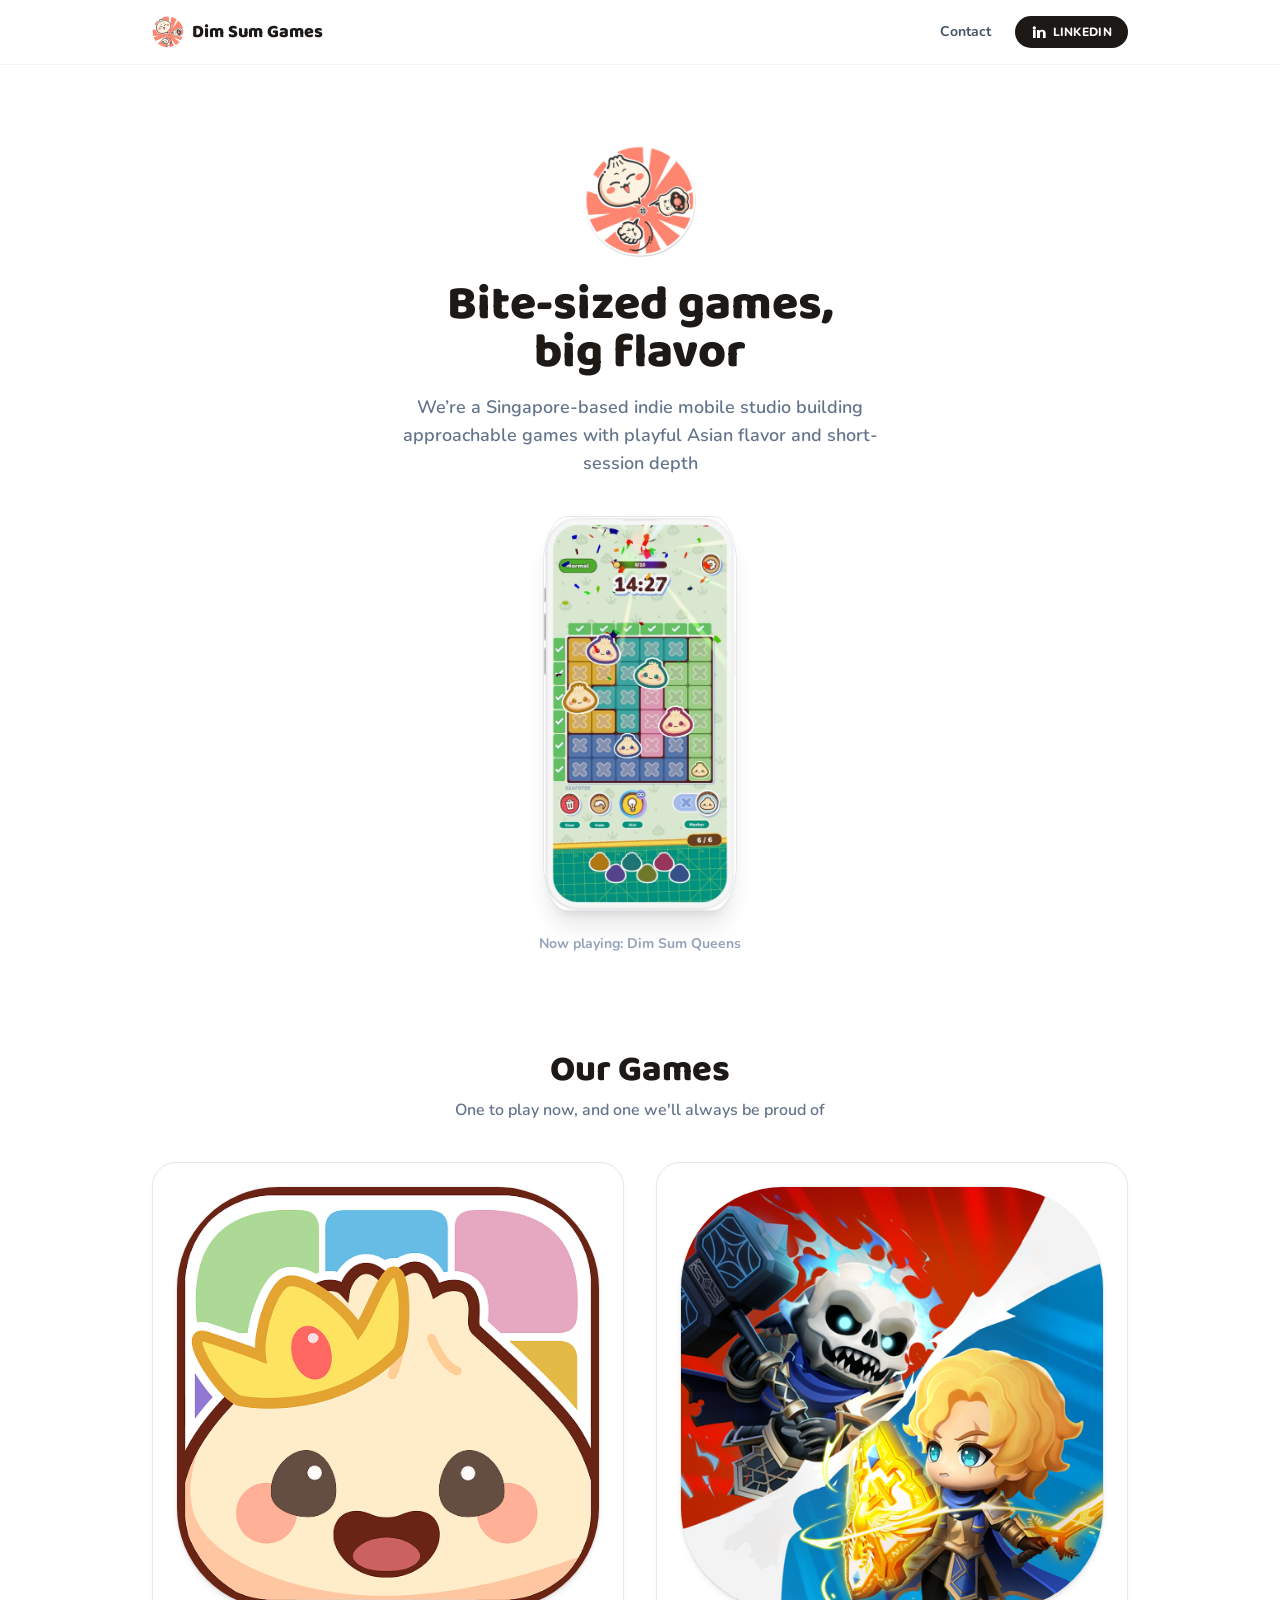
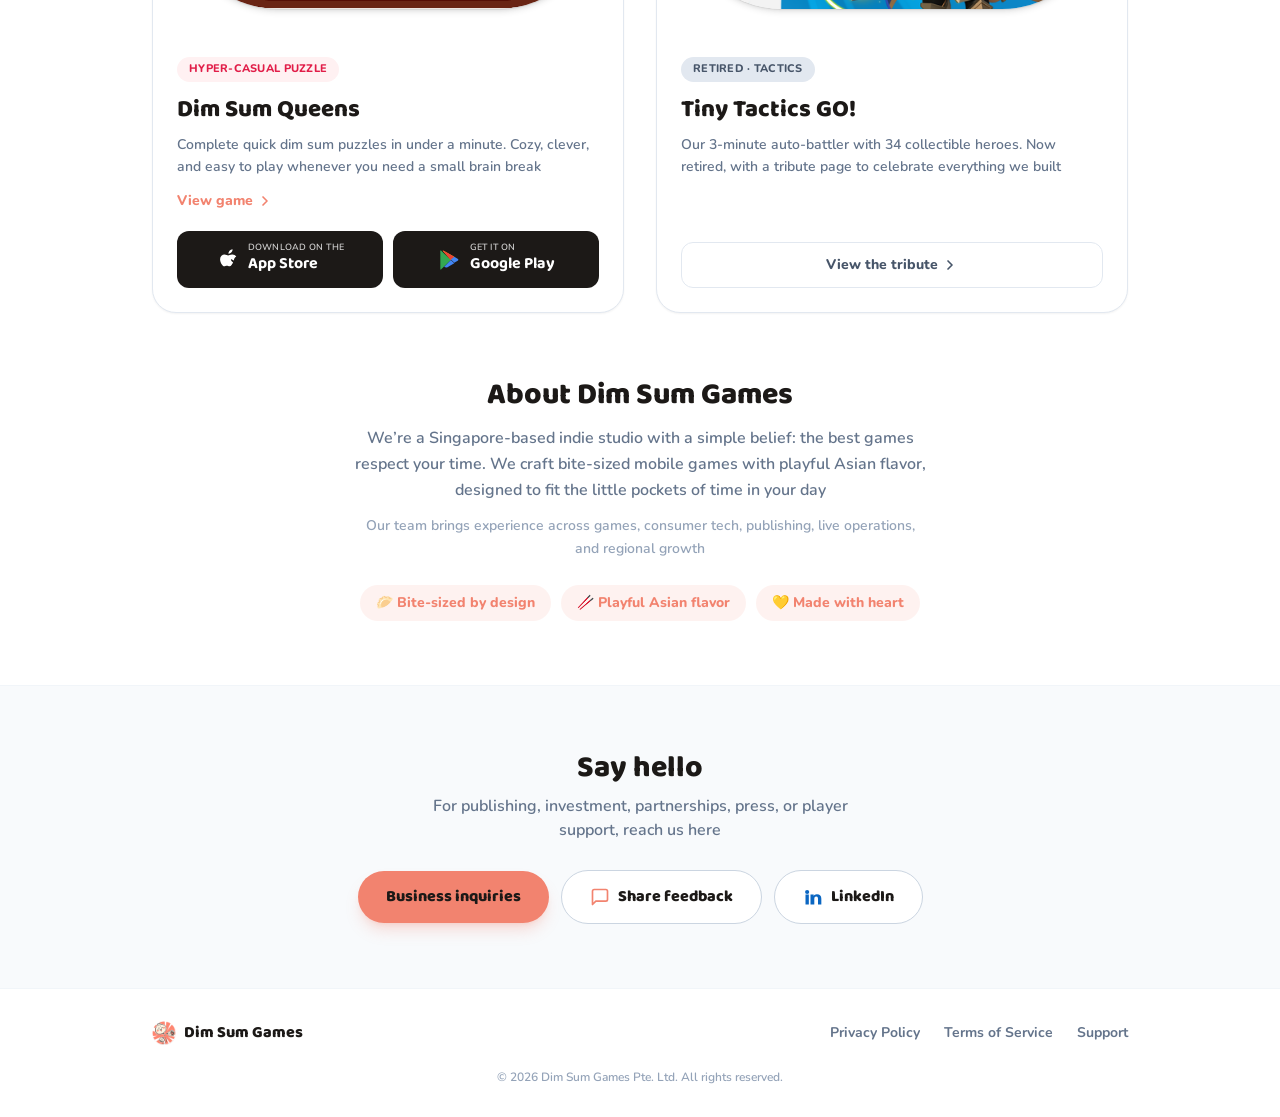
==== commit 9ce21b03: "Refine About copy to not imply a live tactics game after sunset" ====
--- a/index.html
+++ b/index.html
@@ -149,7 +149,7 @@
     <section id="about" class="mx-auto max-w-2xl px-6 pb-16 text-center">
       <h2 class="font-display text-2xl font-extrabold sm:text-3xl">About Dim Sum Games</h2>
       <p class="mx-auto mt-3 max-w-xl text-base font-semibold leading-relaxed text-slate-500">
-        We’re a Singapore-based indie studio with a simple belief: the best games respect your time. We craft bite-sized mobile games with playful Asian flavor, from cozy puzzles you can enjoy on a coffee break to competitive tactics that keep you thinking
+        We’re a Singapore-based indie studio with a simple belief: the best games respect your time. We craft bite-sized mobile games with playful Asian flavor, designed to fit the little pockets of time in your day
       </p>
       <p class="mx-auto mt-3 max-w-xl text-sm font-semibold leading-relaxed text-slate-400">
         Our team brings experience across games, consumer tech, publishing, live operations, and regional growth
